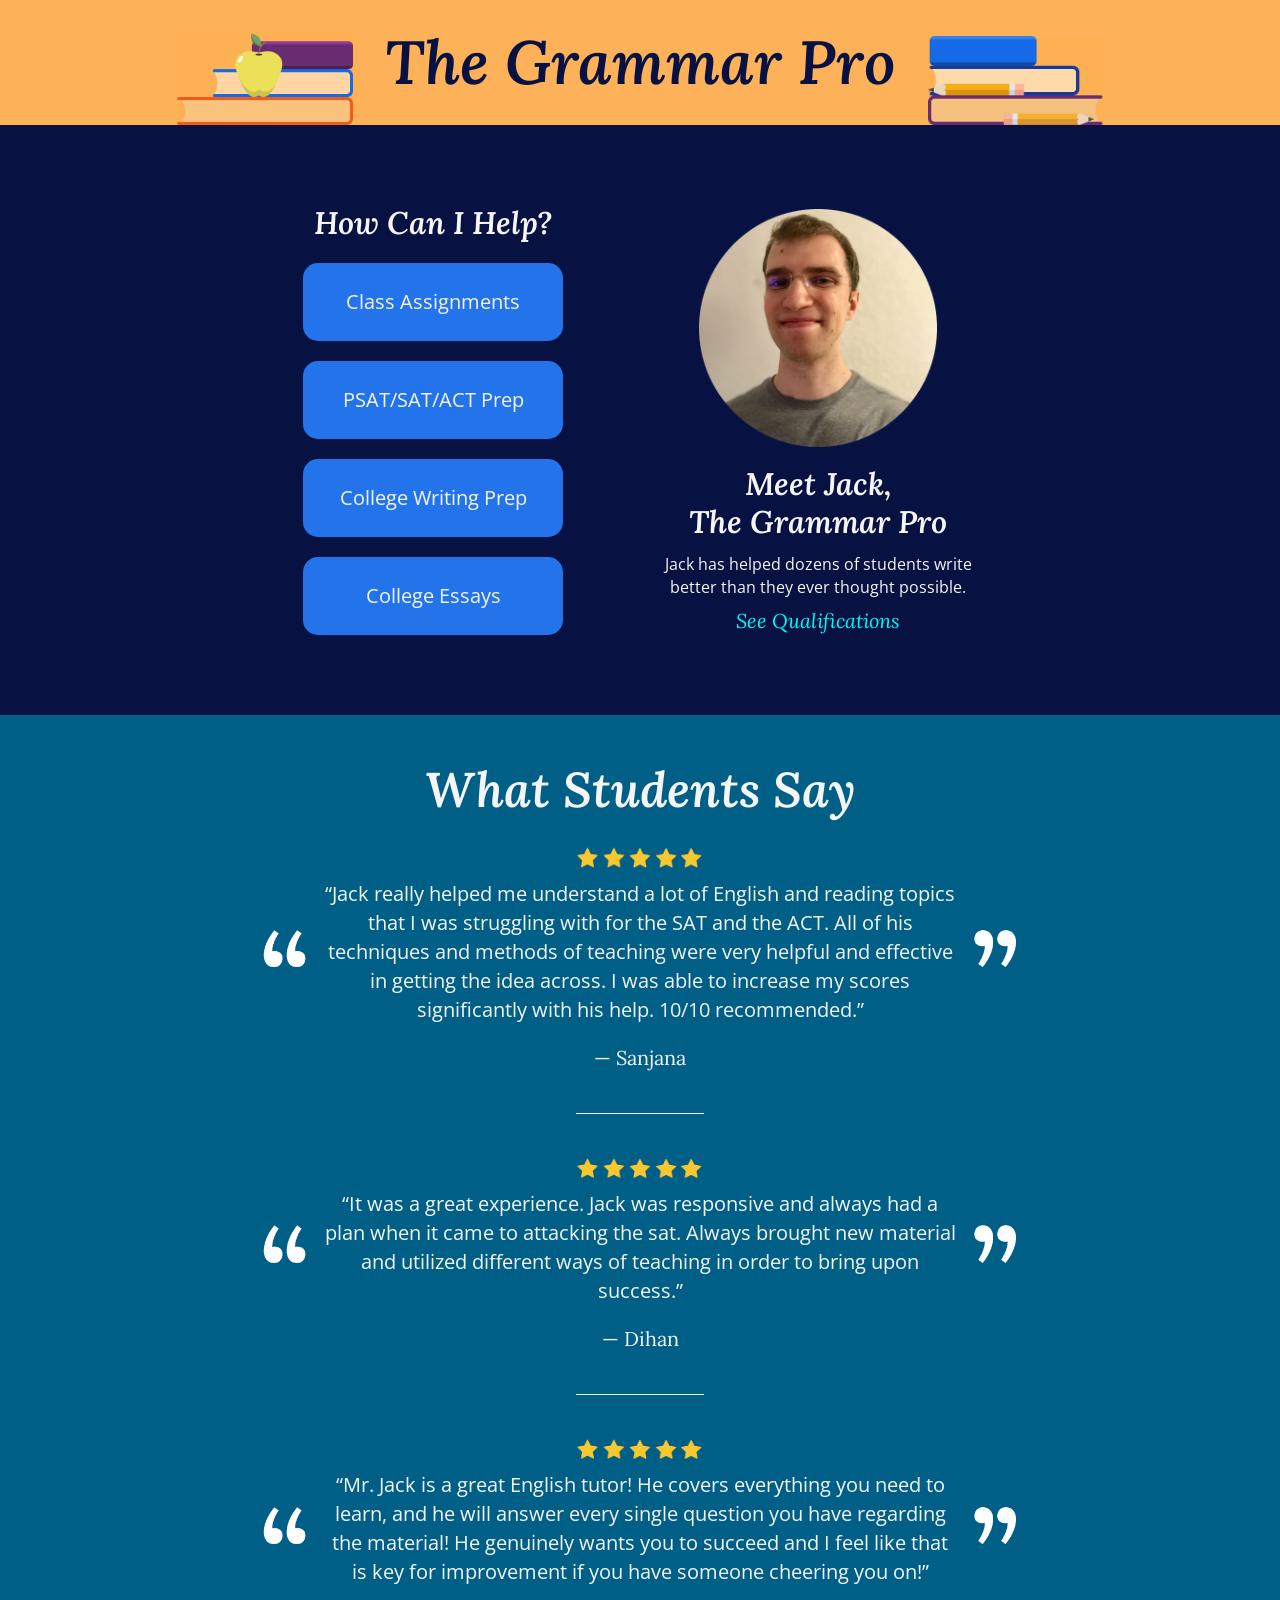
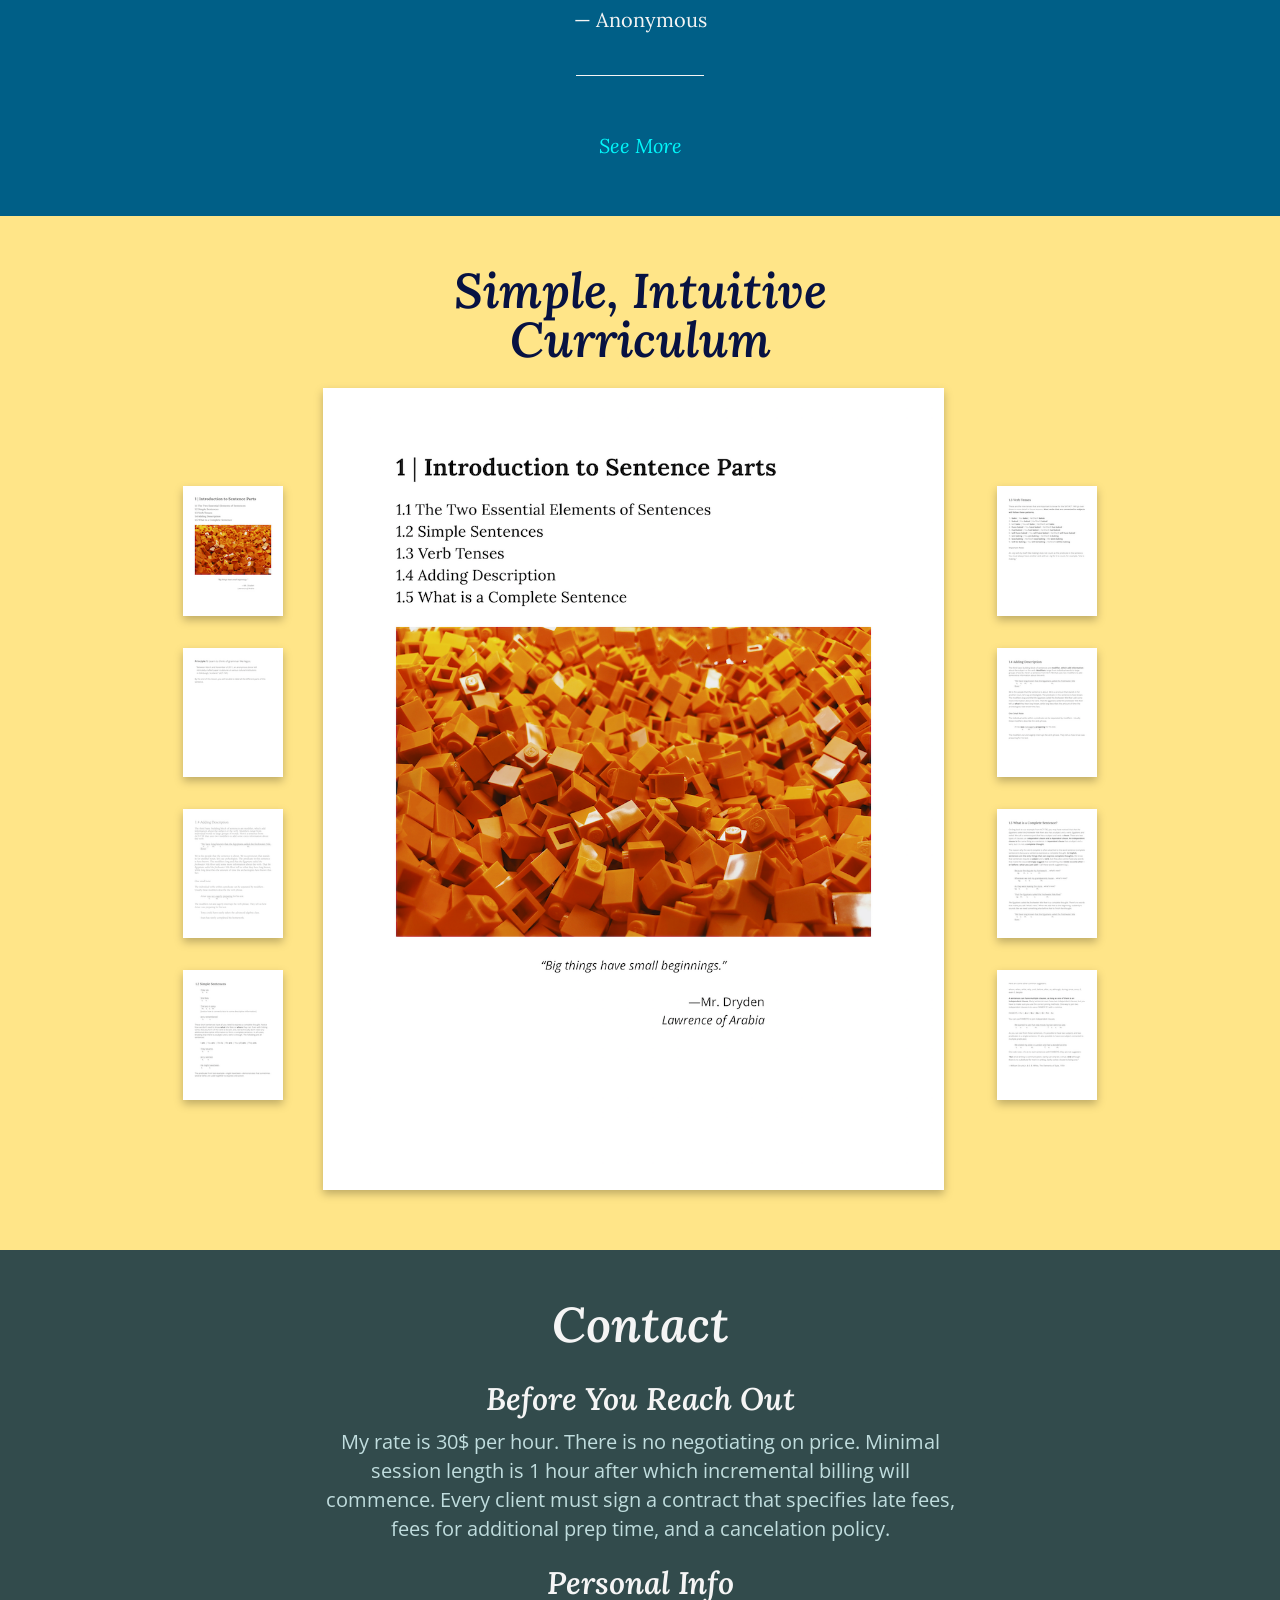
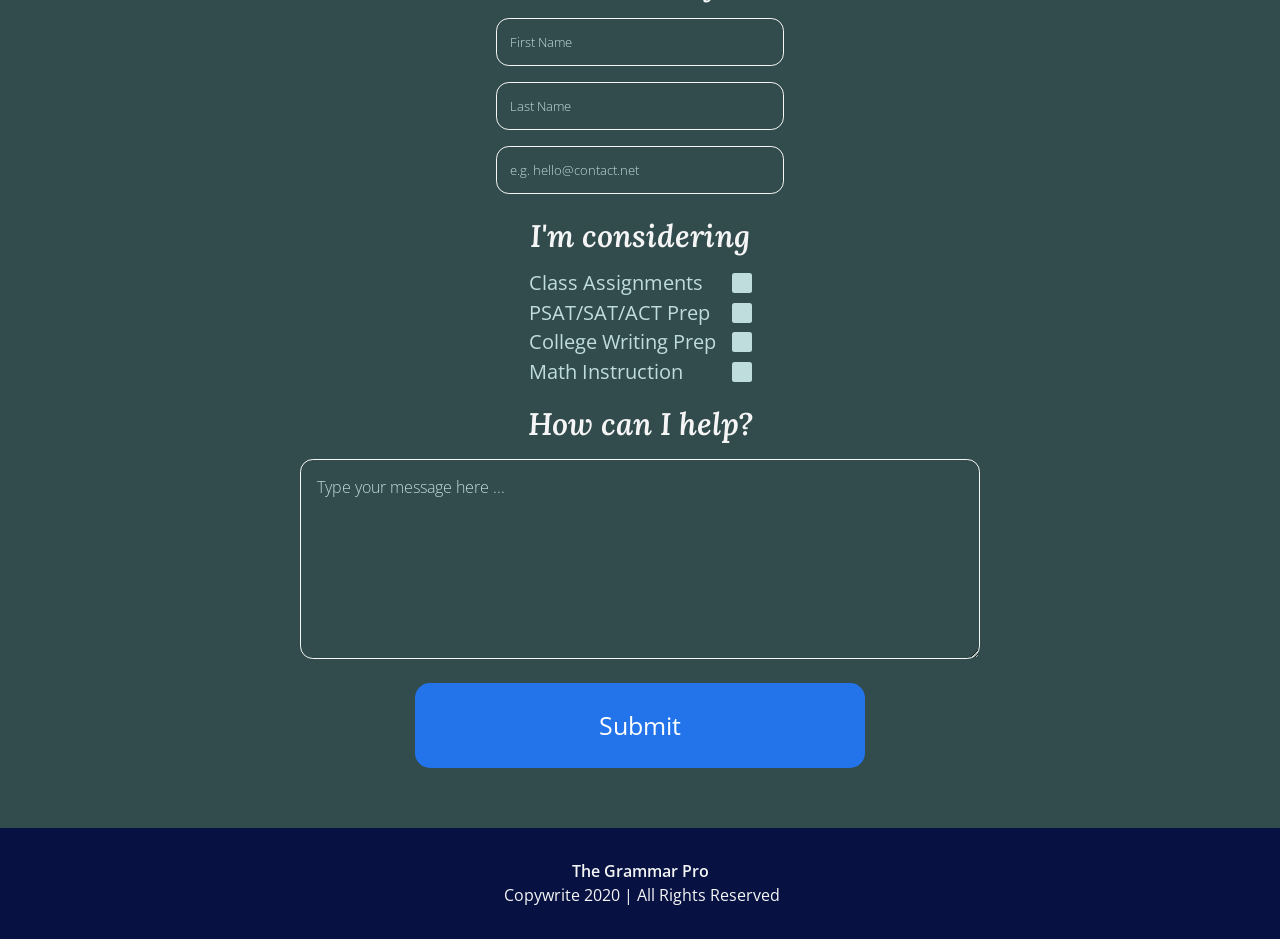
==== index.html @ 8659d059 "first commit" ====
<!DOCTYPE html>
 <html lang="en">
  <head>
  <title>The Grammar Pro</title>
   <meta charset="UTF-8">
   <meta name="viewport" content="width=device-width, initial-scale=1.0">
   <meta http-equiv="X-UA-Compatible" content="ie=edge">
   <link href="https://fonts.googleapis.com/css2?family=Lora:ital,wght@0,400;0,500;0,600;0,700;1,400;1,500;1,600;1,700&display=swap" rel="stylesheet">
   <link href="https://fonts.googleapis.com/css2?family=Open+Sans:ital,wght@0,300;0,400;0,600;0,700;0,800;1,300;1,400;1,600;1,700;1,800&display=swap" rel="stylesheet">
   <link rel="stylesheet" href="http://basehold.it/8">


   <link rel="stylesheet" href="styles.css">
  </head>
  <body id="body">
   <header class="header">
    <div class="container1">  
        <img class="apple" src="img/apple.png">
        <h1>The Grammar Pro</h1>
        <img class="pencils" src="img/pencils.png">
    </div>
    <input type=checkbox class="nav-toggle" id="nav-toggle">
    <label for="nav-toggle" id=hamburger-menu class="nav-toggle-label"><span><img src="img/hamburger-menu.svg"></span></label>
    <nav class="navigation" id="navigation">
      <ul>
        <li><a href="#">PSAT/SAT/ACT Prep</a></li>
        <li><a href="#">Class Assignments</a></li>
        <li><a href="#">College Writing Prep</a></li>
        <li><a href="#">College Essays</a></li>
     </ul>
    </nav>
   </header>
   <section class="first-row">
     <div class="container2">
      <div class="container3">
       <h3>How Can I Help?</h3>
        <nav class="second-nav"> 
         <ul>
          <li><a href="#">Class Assignments</a></li>
          <li><a href="#">PSAT/SAT/ACT Prep</a></li>
          <li><a href="#">College Writing Prep</a></li>
          <li><a href="#">College Essays</a></li>
         </ul>
       </nav>
      </div>
      <div class="container4">
        <img class="headshot" src="img/headshot.png">
        <h3>Meet Jack, <br>
            The Grammar Pro</h3>
        <p>Jack has helped dozens of students write 
          better than they ever thought possible.</p>
        <a>See Qualifications</a>  
     </div> 
    </div>
   </section>
   <section class="second-row">
      
      <h2>What Students Say</h2>

      <img class="stars" src="img/stars.png">
      
      <div class="container5">
        <img class="quote-mark" src="img/quote-mark-left.png">
        <p>“Jack really helped me understand a lot of English and 
            reading topics that I was struggling with for the SAT 
            and the ACT. All of his techniques and methods of 
            teaching were very helpful and effective in getting 
            the idea across. I was able to increase my scores 
            significantly with his help. 10/10 recommended.”</p>
        <img class="quote-mark" src="img/quote-mark-right.png">
      </div>

      <span>&#8212; Sanjana</span>
      <hr>

      <img class="stars" src="img/stars.png">
      <div class="container5">
        <img class="quote-mark" src="img/quote-mark-left.png">
        <p>“It was a great experience. Jack was responsive and always 
            had a plan when it came to attacking the sat. Always brought 
            new material and utilized different ways of teaching in order 
            to bring upon success.”</p>
          <img class="quote-mark" src="img/quote-mark-right.png">
      </div>

      <span>&#8212; Dihan</span>
      <hr>

      <img class="stars" src="img/stars.png">
      <div class="container5">
        <img class="quote-mark" src="img/quote-mark-left.png">
         <p>“Mr. Jack is a great English tutor! He covers everything you 
             need to learn, and he will answer every single question you 
             have regarding the material! He genuinely wants you to succeed 
             and I feel like that is key for improvement if you have someone 
             cheering you on!”</p>
         <img class="quote-mark" src="img/quote-mark-right.png">
      </div>

      <span>&#8212; Anonymous</span>
      <hr>

      <a href="more-praise.html"> See More</a>

    </section>
   
    <section class="third-row">
     
      <h2>Simple, Intuitive<br>
          Curriculum</h2>
     
      <div class="pagination">
        <ul>
          <li><input class="hidden" id="page1"><label for="page1">1</label></li>
          <li><input class="hidden" id="page2"><label for="page2">2</label></li>
          <li><input class="hidden" id="page3"><label for="page3">3</label></li>
          <li><input class="hidden" id="page4"><label for="page4">4</label></li>
          <li><input class="hidden" id="page5"><label for="page5">5</label></li>
          <li><input class="hidden" id="page6"><label for="page6">6</label></li>
          <li><input class="hidden" id="page7"><label for="page7">7</label></li>
          <li><input class="hidden" id="page8"><label for="page8">8</label></li>
        </ul> 
      </div>

      <div class="container6">
        <div class="container7">
          <img class="page" src="img/page1-small.png">
          <img class="page" src="img/page2-small.png">
          <img class="page" src="img/page3-small.png">
          <img class="page" src="img/page4-small.png"> 
        </div>
        <div class="container8">
          <img class="photo-overlay" src="img/photo-overlay.png">
          <img class="page-display" id="page-display" src="img/page1-large.png">
        </div>
        <div class="container7">
          <img class="page" src="img/page5-small.png">
          <img class="page" src="img/page6-small.png">
          <img class="page" src="img/page7-small.png">
          <img class="page" src="img/page8-small.png"> 
        </div>
      </div>
    </section>
    <section class="fourth-row">
      <h2>Contact</h2>
      <h3>Before You Reach Out</h3>
      <p>My rate is 30$ per hour. There is no negotiating on price. 
         Minimal session length is 1 hour after which incremental 
         billing will commence. Every client must sign a contract 
         that specifies late fees, fees for additional prep time, 
         and a cancelation policy.
      </p>
      <h3>Personal Info</h3>
      <input class="form-text-inputs" type="text" id="first-name" name="entry.1174935488" placeholder="First Name">
      <input class="form-text-inputs" type="text" id="last-name" name="entry.1761074130" placeholder="Last Name">
      <input class="form-text-inputs" type="email" id="email" name="entry.860456790" placeholder="e.g. hello@contact.net">
      <h3>I'm considering</h3>
      <form action="https://docs.google.com/forms/u/0/d/e/1FAIpQLSePiaC2vJxJ7CP9GvBS-g3qoFeWBzNQceF9hEbdMlPiG9TYSA/formResponse"></form>
        <div class="checkbox-component">
          <div class="row">
            <label>Class Assignments</label>
            <input type="checkbox" id="classassignments" name="entry.166687179" value="Class Assignments">
            <label for="classassignments" class="checkmark1"></label>
          </div>
          <div class="row">
            <label>PSAT/SAT/ACT Prep</label>
            <input type="checkbox" id="sat-act-prep" name="entry.166687179"  value="PSAT/SAT/ACT Prep">
            <label for="sat-act-prep" class="checkmark2"></label>
          </div> 
          <div class="row">
            <label>College Writing Prep</label> 
            <input type="checkbox" id="college-writing-prep" name="entry.166687179"  value="College Writing Prep">
            <label for="college-writing-prep" class="checkmark3"></label>
          </div>
          <div class="row">
            <label>Math Instruction</label>
            <input type="checkbox" id="math-instruction" name="entry.166687179"  value="Math Instruction">
            <label for="math-instruction" class="checkmark4"></label>
          </div>
        </div>
        <h3>How can I help?</h3>
        <textarea id="tmm" name="entry.1452614052" placeholder="Type your message here ... "></textarea>
        <button type="submit">Submit</button>
    </form>
    </section>
    <footer class="main-footer"> 
      <p><span>The Grammar Pro</span> <br>
         &nbsp;Copywrite 2020 | All Rights Reserved </p>
    </footer>
    <script src="the-grammar-pro.js"></script>
  </body>
 </html>
---- styles.css ----
/* http://meyerweb.com/eric/tools/css/reset/ 
   v2.0 | 20110126
   License: none (public domain)
*/

html, body, div, span, applet, object, iframe,
h1, h2, h3, h4, h5, h6, p, blockquote, pre,
a, abbr, acronym, address, big, cite, code,
del, dfn, em, img, ins, kbd, q, s, samp,
small, strike, strong, sub, sup, tt, var,
b, u, i, center,
dl, dt, dd, ol, ul, li,
fieldset, form, label, legend,
table, caption, tbody, tfoot, thead, tr, th, td,
article, aside, canvas, details, embed, 
figure, figcaption, footer, header, hgroup, 
menu, nav, output, ruby, section, summary,
time, mark, audio, video {
	margin: 0;
	padding: 0;
	border: 0;
	font-size: 100%;
	font: inherit;
	vertical-align: baseline;
}
/* HTML5 display-role reset for older browsers */
article, aside, details, figcaption, figure, 
footer, header, hgroup, menu, nav, section {
	display: block;
}
body {
	line-height: 1;
}
ol, ul {
	list-style: none;
}
blockquote, q {
	quotes: none;
}
blockquote:before, blockquote:after,
q:before, q:after {
	content: '';
	content: none;
}
table {
	border-collapse: collapse;
	border-spacing: 0;
}

input {
    outline: none;
}

img {
    border-style: none;
}


/****** Breakpoints *****
* sm: 
*/


/* Variables */

:root {
 --primary-text-color:#071242; 
 --primary-blue: #005F87;
 --link-blue: #00F8FB;
 --link-hover: #19b5fe;
 --primary-yellow: #FFE588;
 --button-blue:#2373EB; 
 --button-hover: #1461D4;  
 --primary-orange: #FDB158;
 --light-grey: #c0ddde;
 --dark-grey: #324b4c;
 --creme: #f5f5f5;
}


/* mobile styles */

/* Base Styles */

.clearfix::after {
    content: "";
    clear: both;
    display: table;
  }

.body {
    font-size: 16px;
}

h1 { 
    font-size: 3.052em;
    font-family: 'lora';
    font-weight: 600;
    font-style: italic; 
}

h2 {
    font-size: 2.441em;
    font-family: 'lora';
    font-weight: 600;
    font-style: italic;
}

h3 {
    font-family: 'Lora';
    font-weight: 600;
    font-style: italic;
    font-size: 1.563em;
    line-height: 120%;
}

h4 {
    font-size:1.125em;
    font-family: 'lora';
    font-weight: 600;
    font-style: italic; 
}


p {
    font-size: 1em;
    font-family: 'Open Sans';
    font-weight:400;
    line-height: 145%;
}

ul {
    font-family: 'Open Sans';
}


/* header */

.header {
    background-color: var(--primary-orange);
    width: 100%; 
    position: fixed;
    z-index: 999; 
}

.container1 {
    display: none;
    width: max-content;
}



#hamburger-menu {
    display: inline-block;
    width: 40px;
    margin-top: .5rem;
    margin-left: .5rem;
}



.apple {
    display: none;
    width: 11rem;
    max-height: 93.4px;
    margin-top: auto; 
}
   
.header h1 {
    margin: 2rem 2rem 2rem 1rem;
    display: none;
    color: var(--primary-text-color);
}

.pencils {
  margin-top: auto; 
  display: none;
  width: 11rem;
  max-height: 85.1;
}

/* navigation */

.navigation {
    font-family: 'Open Sans';
    position: absolute;
    background-color: var(--primary-orange);
    width: 100%;
    height: calc(100vh - 2.45rem);
    transform: scale(1,0);
    transform-origin: top;
    transition: transform 400ms ease-in-out;
    display: flex;
    justify-content: center;
    align-items: center;
    text-align: center;
}

.navigation li {
    margin-bottom: 2rem;
}

.navigation a {
    font-size: 1.563em;
    font-family: 'Open Sans';
    color: white;
    text-decoration: none;
    line-height: 145%;
    opacity: 0;
    transition: opacity 150ms ease-in-out;
}

.navigation a:hover {
    color: var(--primary-text-color);
}




.nav-toggle-label {
    margin-left: .7rem;
    padding-bottom: .1rem;
    
}
.nav-toggle-label img:hover {
    transform: scale(1.1);
    transition: transform 250ms; 
}

.nav-toggle {
    display: none;
}

.nav-toggle:checked ~ nav {
    transform: scale(1,1);
} 

.nav-toggle:checked ~ nav a {
    opacity: 1;
    transition: opacity 400ms ease-in-out 400ms; 
}

/* first-row */

.first-row {
    text-align: center;
    padding-top: 5em;
    background-color: var(--primary-text-color);
    padding-bottom: 3em;
}
.container2 {
    display: flex;
    margin: 0px auto;
    width: max-content;
}
.container3 {
    display: none;
}

.second-nav li {
    padding-top: 1.450em; 
    padding-bottom: 1.450em;
    border-radius: 15px;
    font-family: Open Sans;
    margin-top: 1.25rem;
    border: none;
    width: 13em; 
    background-color: var(--button-blue);
    transition: transform 400ms ease-in-out;
}

.second-nav li:hover {
    transform: translateY(-2px);
    background-color: var(--button-hover);
}

.second-nav a { 
    color: var(--creme);
    text-decoration: none;
   
}




.headshot {
    margin-top: .25rem;
    width: calc(100% - 5rem);
    max-width: 16em;
    height: auto;
    margin-bottom: 1rem;
}

.first-row h3 {
    color: var(--creme);
}
.container4 p {
    color: var(--creme);
    margin: .75rem auto;
    width: calc(100% - 2rem);
    max-width: 19.875em;
    font-size: 1rem;
}

.container4 a, .second-row a {
    color:var(--link-blue);
    font-family: 'Lora';
    font-style: italic;
    font-weight: normal;
    text-decoration: none;
}

.container4 a:hover, .second-row a:hover {
    color:var(--link-hover);
}

/* second row */

    .second-row {
        display: flex;
        flex-direction: column;
        align-items: center;
        background-color: var(--primary-blue);
        padding: 2.5em 0em 3em; 
        text-align: center; 
    }
    
    .second-row h2 {
        color: var(--creme);
    }

    .stars {
        margin-top: 2rem;
        width: 8rem;
    }

    .container5 {
        display: flex;
        align-items: center;
    }

    .quote-mark {
        display: none;
        width: 3rem;
        margin: 0 1rem; 
        padding-bottom: 1.5rem;
    }

    .second-row p {
        color: var(--creme);
        margin: .3rem auto 1.5rem;
        width: calc(100% - 2rem);
        max-width: 31.58em;
    }

    .second-row hr {
        width: 8rem;
        background-color: var(--creme);
        height: 1px;
        border: none;
        margin-top: 2.8rem;
    }

    .second-row span {
        font-family: "Lora";
        display: block;
        color: var(--creme);
    }

    .second-row a {
        display: block;
        margin-top: 2.5em; 
    }

/* third row */

    .third-row {
        background-color: var(--primary-yellow);
        padding: 2.5em 0em 3em; 
        display: flex;
        flex-direction: column;
        align-items: center;
    }
    .third-row h2 {
        color: var(--primary-text-color);
        text-align: center;
    }

    .photo-overlay {
        margin-top: 1.5rem;
        width: 98%;
        filter: drop-shadow(0px 4px 4px rgba(0, 0, 0, 0.25));
    }


    .page-display {
        display: none;
        margin-top: 1.5rem;
        width: 98%;
        filter: drop-shadow(0px 4px 4px rgba(0, 0, 0, 0.25));
    }

    .pagination {
        display: none;
        margin-top: 2rem;
        align-items: center;
    }
    .third-row ul {
        display: flex
    }
    .hidden {
        display: none;
    }

    .container6 {
        display: flex;
        align-items: center;
        width: max-content;
        margin: 0 auto; 
    }

    .container7 {
        display: none;
        display: flex; 
        flex-direction: column;
        justify-content: center;
        width: max-content;
    }

    .page {
        display: none;
        width: 5em;
        margin: 2rem 2.5rem 0;
        filter: drop-shadow(0px 4px 4px rgba(0, 0, 0, 0.25));
    }

    .third-row label {
        margin-left: .4rem;
        margin-right:.4rem;
        font-family: Open Sans;
        border-radius: 3px;
        background-color: var(--button-blue);
        color: white;
        padding: .3em .65em;
    }
    .third-row label:hover{
        background-color: var(--button-hover);
    }

    .third-row li {
        transition: transform 280ms ease-in-out; 
    }

    .third-row li:hover {
        transform: translateY(-2px);
    }


/* fourth row  */ 

    .fourth-row {
        padding-top: 2.5em;
        padding-bottom: 3em;
        background-color:var(--dark-grey);
        color: var(--primary-text-color);
        display: flex; 
        flex-direction: column; 
        align-items: center;
        text-align: center;
    }

    .fourth-row h2 {
        color: var(--creme);
        margin-bottom: 2rem;
    }
    .fourth-row h3 { 
        color:var(--creme);
        margin-bottom: .5rem;
    }

    .fourth-row p {
        color: var(--light-grey);
        margin: 0 auto 1.375rem; 
        width: calc(100% - 2rem);
        max-width: 31.58em;
    }
    
    input[type="text"]  {
        margin-top: .5rem;
        margin-bottom: .5rem;
        box-sizing: border-box;
        width: calc(100% - 2rem);
        height: 3em; 
        border-radius: .8rem;
        background-color: var(--dark-grey);
        border: solid var(--creme) .1rem;
        padding-left: .8rem;
        font-size: 1rem;  
        color: var(--creme);
        max-width: 18em;
    }

    input[type=text]:focus, 
    input[type=email]:focus, 
    textarea:focus  {
        border: solid var(--link-blue) .1em;
        color: var(--link-blue);
    }

    input[type="email"]  {
        margin-top: .5rem;
        margin-bottom: 1.5rem;
        box-sizing: border-box;
        width: calc(100% - 2rem);
        height: 3em; 
        border-radius: .8rem;
        background-color: var(--dark-grey);
        border: solid var(--creme) .1rem;
        padding-left: .8rem;
        font-size: 1rem;  
        color: var(--creme);
        max-width: 18em;
    }

    ::placeholder {
        color: var(--light-grey);
        font-family: Open Sans;
        font-weight: 300;
        font-size: .8em;
        opacity: 1;
    }


    .checkbox-component {
        display: flex;
        flex-direction: column;
        margin: 0 auto 1.5rem;
    }
    .row {
        display: flex;
        justify-content: space-between;
    }

    .checkbox-component label {
        margin-top: .6rem;
        color: var(--light-grey);
        font-size: 1em;
        font-family: Open Sans;
    } 
    

    /* checkbox1 */ 

    .checkmark1, .checkmark2, .checkmark3, .checkmark4 {
        display: block;
        width: 20px; 
        height: 20px;
        background-color: var(--light-grey);
        border-radius: 2.5px;
        position: relative; 
        transition: background-color 0.4s;
        margin-left: 1rem;
        /* margin-bottom: -.25rem;
        margin-left: 2rem; */
    }

    #classassignments:checked  ~ .checkmark1 {
        background-color: #3477DB;
    }

    .checkmark1::after {
        content: ""; 
        position: absolute;
        width: 5px; 
        height: 9.5px; 
        border-right: 2px solid #fff; 
        border-bottom: 2px solid #fff;
        top: 40%; 
        left: 50%;
        transform: translate(-50%, -50%) rotateZ(40deg);
        opacity: 0;
        transition: all 0.4s;
    }

    #classassignments:checked  ~ .checkmark1:after {
        opacity:1; 
    }

     /* checkbox2 */ 

     .checkmark2 {
        display: block;
        width: 20px; 
        height: 20px; 
        background-color: var(--light-grey);
        border-radius: 2.5px;
        position: relative; 
        transition: background-color 0.4s;
        /* margin-bottom: -.25rem; */
        /* margin-left: 1.53rem; */
    }

    #sat-act-prep:checked  ~ .checkmark2 {
        background-color: #3477DB;
    }

    .checkmark2::after {
        content: ""; 
        position: absolute;
        width: 5px; 
        height: 9.5px; 
        border-right: 2px solid #fff; 
        border-bottom: 2px solid #fff;
        top: 40%; 
        left: 50%;
        transform: translate(-50%, -50%) rotateZ(40deg);
        opacity: 0;
        transition: all 0.4s;
    }

    #sat-act-prep:checked  ~ .checkmark2:after {
        opacity:1; 
    }

    /* checkbox3 */ 

       .checkmark3 {
        display: block;
        width: 20px; 
        height: 20px; 
        background-color: var(--light-grey);
        border-radius: 2.5px;
        position: relative; 
        transition: background-color 0.4s;
        /* margin-bottom: -.25rem; */
        /* margin-left: 1.1rem; */
    }

    #college-writing-prep:checked  ~ .checkmark3 {
        background-color: #3477DB;
    }

    .checkmark3::after {
        content: ""; 
        position: absolute;
        width: 5px; 
        height: 9.5px; 
        border-right: 2px solid #fff; 
        border-bottom: 2px solid #fff;
        top: 40%; 
        left: 50%;
        transform: translate(-50%, -50%) rotateZ(40deg);
        opacity: 0;
        transition: all 0.4s;
    }

    #college-writing-prep:checked  ~ .checkmark3:after {
        opacity:1; 
    }

    /* checkbox4 */ 

    .checkmark4 {
        display: block;
        width: 20px; 
        height: 20px; 
        background-color: var(--light-grey);
        border-radius: 2.5px;
        position: relative; 
        transition: background-color 0.4s;
        /* margin-bottom: -.25rem;
        margin-left: 2.8rem; */
    }

    #math-instruction:checked  ~ .checkmark4 {
        background-color: #3477DB;
    }

    .checkmark4::after {
        content: ""; 
        position: absolute;
        width: 5px; 
        height: 9.5px; 
        border-right: 2px solid #fff; 
        border-bottom: 2px solid #fff;
        top: 40%; 
        left: 50%;
        transform: translate(-50%, -50%) rotateZ(40deg);
        opacity: 0;
        transition: all 0.4s;
    }

    #math-instruction:checked  ~ .checkmark4:after {
        opacity:1; 
    }


    input[type=checkbox] {
        display: none;
    }
    
    textarea {
        font-size: 1em;
        color: var(--creme);
        font-family: Open Sans;
        box-sizing: border-box;
        padding: .8em;
        width: calc(100% - 2rem);
        height: 10em; 
        border-radius: .8rem;
        border: solid var(--creme) .1rem;
        background-color: var(--dark-grey);
        margin-top: .5rem;
        margin-bottom: 1.5rem;
        max-width: 34em;
    }

    button {
        height:3.4em;
        line-height: 140%;
        width: calc(100% - 3rem); 
        margin: 0 auto;
        color:white;
        background-color: var(--button-blue); 
        font-size: 1.25em;
        text-align: center;
        vertical-align: middle;
        font-style: normal;
        border: none;
        border-radius: 15px;
        font-family: Open Sans;
        max-width: 18em;
      }

      button:hover {
        color: #EDEDED;
        background-color:var(--button-hover);  
    }

/* Main Footer  */ 
   
    .main-footer {
        font-size: 0.8em;
        color: var(--creme);
        text-align: center;
        background-color: var(--primary-text-color);
        padding: 2em 0;
    }

    .main-footer span {
        font-weight: 600;
    }

/* Secondary Page Common Styles */

.secondary-page {
    background-color: var(--creme);
}

.secondary-page h2 {
    text-align: center;
}

.secondary-page h3 {
    text-align: center;
    margin-top: 1.5rem;
    margin-bottom: .5rem;
}

.secondary-page p {
    width: calc(100% - 2rem);
    margin: 0 auto;
    margin-top: 1.5rem;
}

.secondary-page ul {
    list-style-type: disc;
    margin-left: 2.3rem;
    margin-right: 1rem; 
    line-height: 125%;
}
.secondary-page li {
    margin-bottom: .4rem;
}


    
/* mobile styles continued */

@media screen and (min-width: 346px) {
 
/* third-row */   

    .pagination {
        display: block;
    }

    .photo-overlay {
        display: none;
    }

    .page-display {
        display: block;
    }

}

@media screen and (min-width: 400px) {

/* second-row */

.quote-mark {
    display: block;
}

.second-row p {
    margin: .3rem 0 1.5rem;
}

@media screen and (min-width: 690px) {

/* header */

    .container1 {
        display: flex;
        margin-left: auto; 
        margin-right: auto;
        height: 100%;
    }

    .header {
        padding: 0;
        position: static;
    }

    .header h1 {
        display: block;
    }

    .float-column {
        display: block;
    }

    .pencils {
        display: block;
    }


/* navigation */

    .header span {
        display: none;
    }

    .header nav {
        display: none;
    }

    #hamburger-menu {
        display: none;
    }
    .navigation {
        display: none;
    }



/* first row */

    .first-row {
    padding-top: 4em; 
    padding-bottom: 4em; 
    }

    .second-nav {
        display: block;
    }

    .container3 {
        display: block;
    }

    .container4 {
        margin-left: 3rem;
    }
    .container4 p {
        width: 100%;
    }

}

    @media screen and (min-width: 808px){


    .header h1 {
        margin-left: 2rem;
    }

    .pencils {
    }
    }

@media screen and (min-width: 824px) {
    
    .apple {
        display: block;
    }
}
/* large tablets and labtops styles */

@media screen and (min-width: 960px){

/* base styles */

    body {
        font-size: 18px;
    }

  /* header */ 
  
  
 /* first row */  

    .container4 {
        margin-left: 6rem;
    }
    
}
@media screen and (min-width: 972px){

/* third-row styles */

.container7 {
    display: block;
}

.page {
    display: block;
}

.pagination {
    display: none;
}

.page-display {
    max-width: 633.067px;    
}

}
/* desktop styles */

@media screen and (min-width: 1200px){

/* base styles */ 

    body {
        font-size: 20px;
    }

/* header */ 
  


}

/* To Do's */
/* 
1.


2.Image Resolutions 
2. Focus Pseudo Class
3. font size changing in second-row 
3. Pagination display 
4. Margins images on top 
5. text enlarged on landscape view on mobile 
6. fix header 
7. set line heights 
8. fix form function and layout 
*/
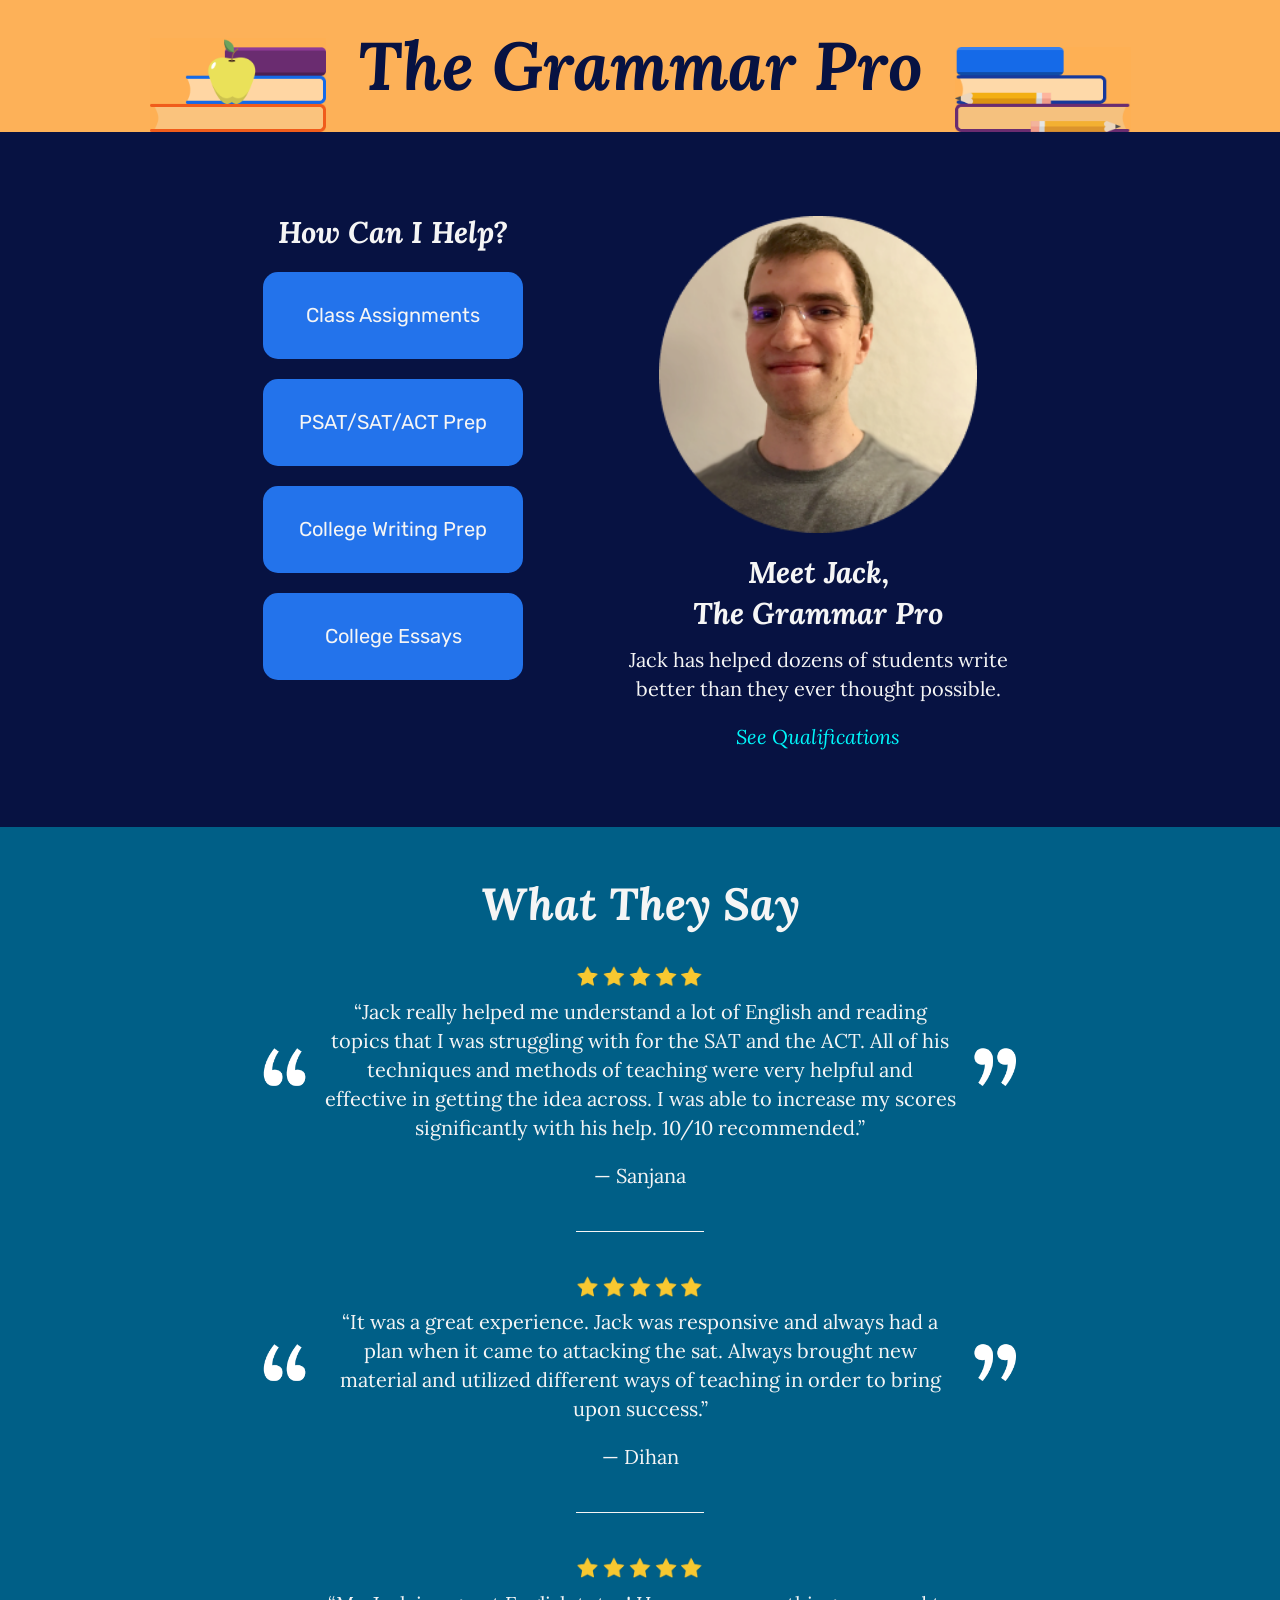
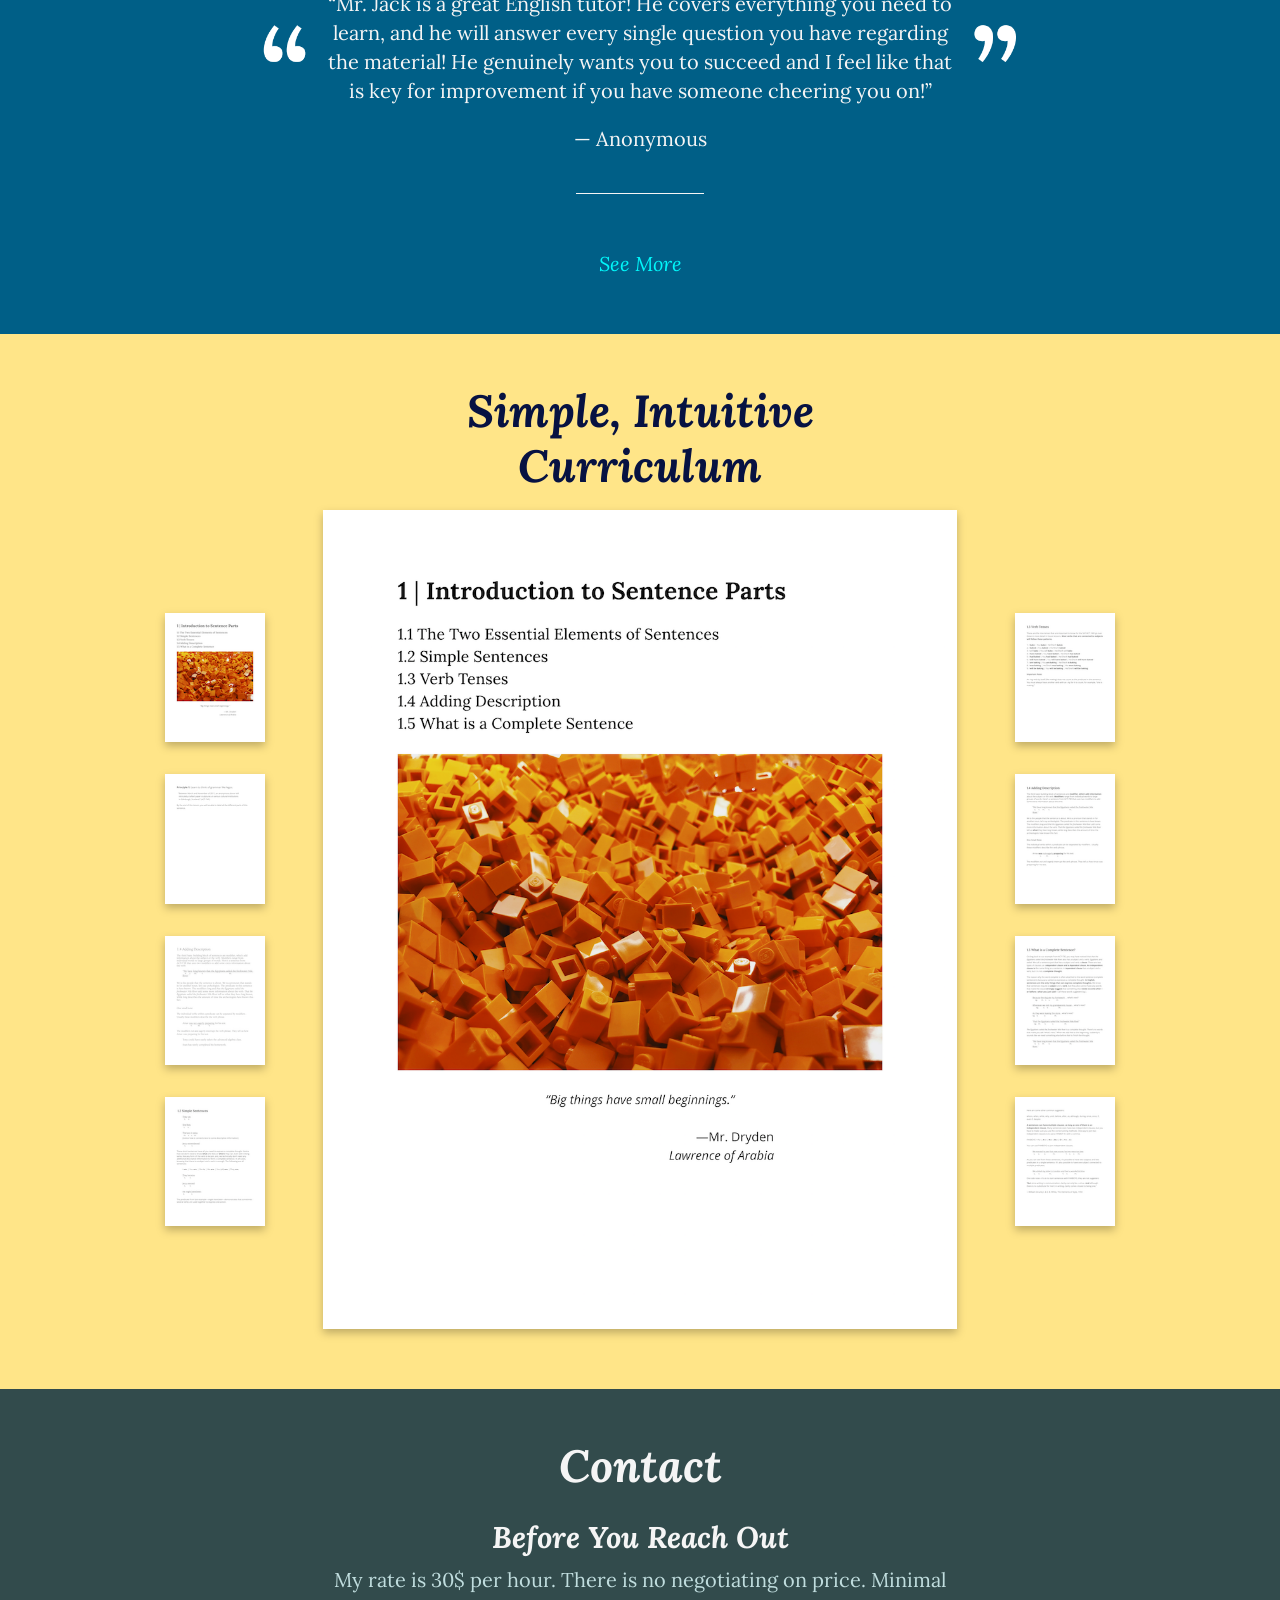
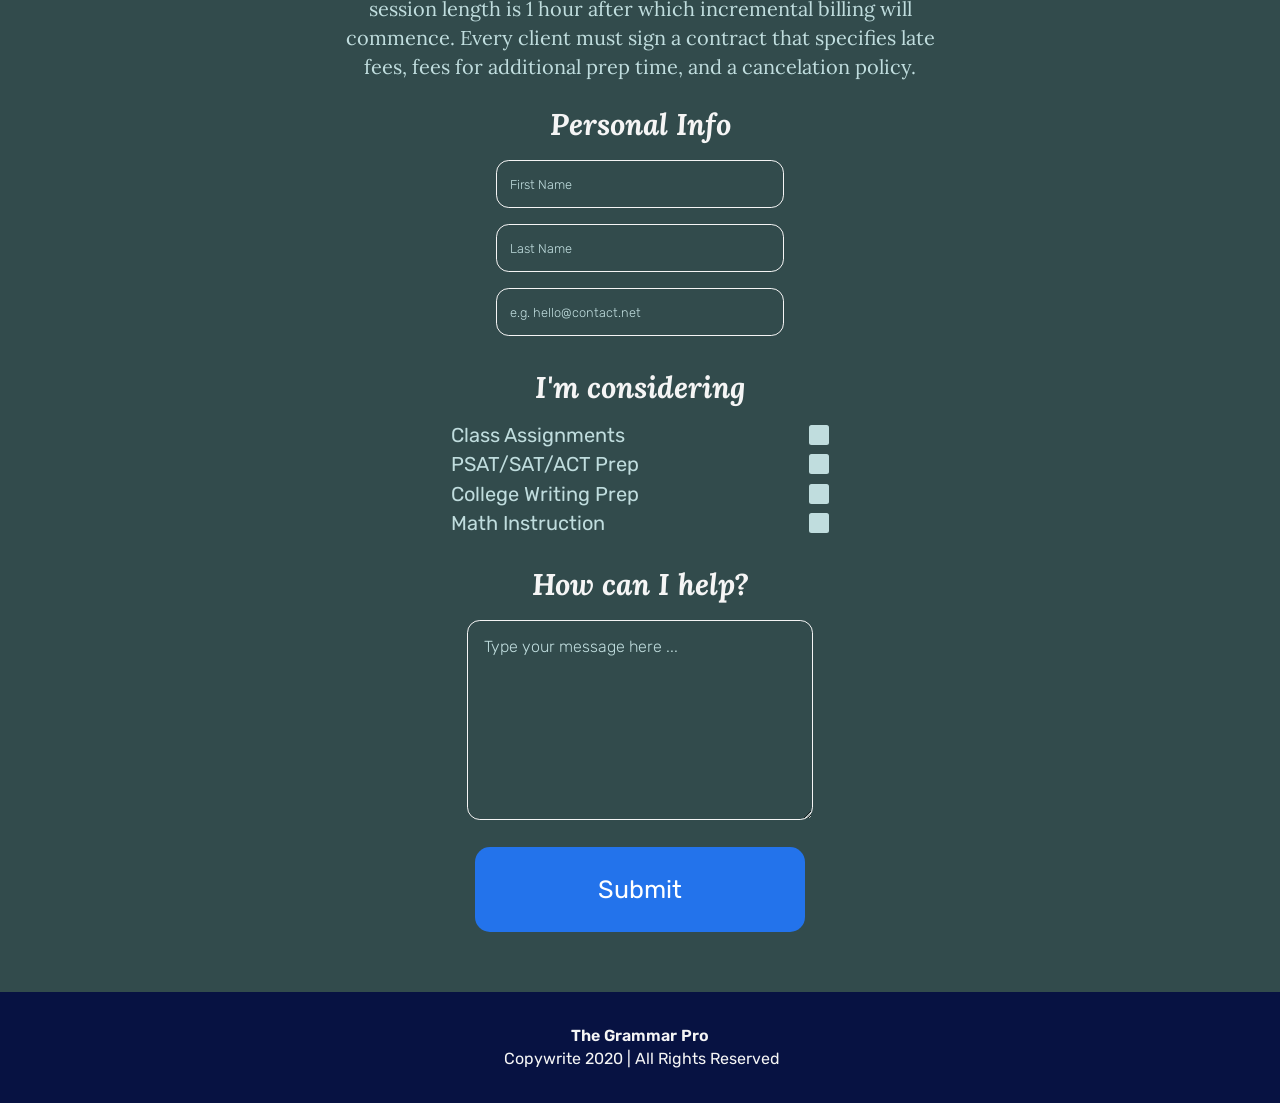
==== commit bea5dced: "Significantly debugging across the board, media query editing, improved organization" ====
--- a/index.html
+++ b/index.html
@@ -1,36 +1,41 @@
 <!DOCTYPE html>
  <html lang="en">
   <head>
-  <title>The Grammar Pro</title>
-   <meta charset="UTF-8">
-   <meta name="viewport" content="width=device-width, initial-scale=1.0">
-   <meta http-equiv="X-UA-Compatible" content="ie=edge">
-   <link href="https://fonts.googleapis.com/css2?family=Lora:ital,wght@0,400;0,500;0,600;0,700;1,400;1,500;1,600;1,700&display=swap" rel="stylesheet">
-   <link href="https://fonts.googleapis.com/css2?family=Open+Sans:ital,wght@0,300;0,400;0,600;0,700;0,800;1,300;1,400;1,600;1,700;1,800&display=swap" rel="stylesheet">
-   <link rel="stylesheet" href="http://basehold.it/8">
-
-
-   <link rel="stylesheet" href="styles.css">
+    <title>The Grammar Pro</title>
+    <meta charset="UTF-8">
+    <meta name="viewport" content="width=device-width, initial-scale=1.0">
+    <meta http-equiv="X-UA-Compatible" content="ie=edge">
+    <link href="https://fonts.googleapis.com/css2?family=Lora:ital,wght@0,400;0,500;0,600;0,700;1,400;1,500;1,600;1,700&display=swap" rel="stylesheet">
+    <link href="https://fonts.googleapis.com/css2?family=Rubik:ital,wght@0,300;0,400;0,500;0,600;0,700;1,300;1,400;1,500;1,600;1,700&display=swap" rel="stylesheet">
+    <!-- <link rel="stylesheet" href="http://basehold.it/8"> -->
+    <link rel="stylesheet" href="styles.css">
   </head>
-  <body id="body">
-   <header class="header">
-    <div class="container1">  
+  <body>
+    <header class="header">
+      
+      <div class="title-container">  
         <img class="apple" src="img/apple.png">
         <h1>The Grammar Pro</h1>
         <img class="pencils" src="img/pencils.png">
-    </div>
-    <input type=checkbox class="nav-toggle" id="nav-toggle">
-    <label for="nav-toggle" id=hamburger-menu class="nav-toggle-label"><span><img src="img/hamburger-menu.svg"></span></label>
-    <nav class="navigation" id="navigation">
-      <ul>
-        <li><a href="#">PSAT/SAT/ACT Prep</a></li>
-        <li><a href="#">Class Assignments</a></li>
-        <li><a href="#">College Writing Prep</a></li>
-        <li><a href="#">College Essays</a></li>
-     </ul>
-    </nav>
-   </header>
-   <section class="first-row">
+      </div>
+      
+<input class="nav-toggle" id="nav-toggle" type=checkbox>  
+      
+      <label class="nav-toggle-label" for="nav-toggle" id=hamburger-menu> 
+      <span><img src="img/hamburger-menu.svg"></span></label>
+      
+     <nav class="navigation" id="navigation"> 
+        <ul>
+          <li><a href="#">PSAT/SAT/ACT Prep</a></li>
+          <li><a href="#">Class Assignments</a></li>
+          <li><a href="#">College Writing Prep</a></li>
+          <li><a href="#">College Essays</a></li>
+        </ul>
+      </nav>
+
+    </header>
+
+    <section class="first-row">
      <div class="container2">
       <div class="container3">
        <h3>How Can I Help?</h3>
@@ -55,7 +60,7 @@
    </section>
    <section class="second-row">
       
-      <h2>What Students Say</h2>
+      <h2>What They Say</h2>
 
       <img class="stars" src="img/stars.png">
       
@@ -111,29 +116,29 @@
      
       <div class="pagination">
         <ul>
-          <li><input class="hidden" id="page1"><label for="page1">1</label></li>
-          <li><input class="hidden" id="page2"><label for="page2">2</label></li>
-          <li><input class="hidden" id="page3"><label for="page3">3</label></li>
-          <li><input class="hidden" id="page4"><label for="page4">4</label></li>
-          <li><input class="hidden" id="page5"><label for="page5">5</label></li>
-          <li><input class="hidden" id="page6"><label for="page6">6</label></li>
-          <li><input class="hidden" id="page7"><label for="page7">7</label></li>
-          <li><input class="hidden" id="page8"><label for="page8">8</label></li>
+          <li><input class="hidden-input" id="page1"><label for="page1">1</label></li>
+          <li><input class="hidden-input" id="page2"><label for="page2">2</label></li>
+          <li><input class="hidden-input" id="page3"><label for="page3">3</label></li>
+          <li><input class="hidden-input" id="page4"><label for="page4">4</label></li>
+          <li><input class="hidden-input" id="page5"><label for="page5">5</label></li>
+          <li><input class="hidden-input" id="page6"><label for="page6">6</label></li>
+          <li><input class="hidden-input" id="page7"><label for="page7">7</label></li>
+          <li><input class="hidden-input" id="page8"><label for="page8">8</label></li>
         </ul> 
       </div>
 
-      <div class="container6">
-        <div class="container7">
+      <div class="cur-main-con">
+        <div class="page-container">
           <img class="page" src="img/page1-small.png">
           <img class="page" src="img/page2-small.png">
           <img class="page" src="img/page3-small.png">
           <img class="page" src="img/page4-small.png"> 
         </div>
-        <div class="container8">
+        <div class="page-display-con">
           <img class="photo-overlay" src="img/photo-overlay.png">
           <img class="page-display" id="page-display" src="img/page1-large.png">
         </div>
-        <div class="container7">
+        <div class="page-container">
           <img class="page" src="img/page5-small.png">
           <img class="page" src="img/page6-small.png">
           <img class="page" src="img/page7-small.png">
@@ -154,8 +159,11 @@
       <input class="form-text-inputs" type="text" id="first-name" name="entry.1174935488" placeholder="First Name">
       <input class="form-text-inputs" type="text" id="last-name" name="entry.1761074130" placeholder="Last Name">
       <input class="form-text-inputs" type="email" id="email" name="entry.860456790" placeholder="e.g. hello@contact.net">
+     
+      
+      <div>
       <h3>I'm considering</h3>
-      <form action="https://docs.google.com/forms/u/0/d/e/1FAIpQLSePiaC2vJxJ7CP9GvBS-g3qoFeWBzNQceF9hEbdMlPiG9TYSA/formResponse"></form>
+      
         <div class="checkbox-component">
           <div class="row">
             <label>Class Assignments</label>
@@ -178,14 +186,18 @@
             <label for="math-instruction" class="checkmark4"></label>
           </div>
         </div>
+
+
+
+
         <h3>How can I help?</h3>
         <textarea id="tmm" name="entry.1452614052" placeholder="Type your message here ... "></textarea>
         <button type="submit">Submit</button>
-    </form>
+  
     </section>
     <footer class="main-footer"> 
-      <p><span>The Grammar Pro</span> <br>
-         &nbsp;Copywrite 2020 | All Rights Reserved </p>
+    <div><span>The Grammar Pro</span> <br>
+         &nbsp;Copywrite 2020 | All Rights Reserved</div>
     </footer>
     <script src="the-grammar-pro.js"></script>
   </body>
--- a/styles.css
+++ b/styles.css
@@ -1,3 +1,4 @@
+/**** BEGIN: CSS RESET ****/
 
 /* http://meyerweb.com/eric/tools/css/reset/ 
    v2.0 | 20110126
@@ -56,13 +57,24 @@
     border-style: none;
 }
 
-
-/****** Breakpoints *****
-* sm: 
+/**** END: CSS RESET ****/
+
+
+/**** BREAKPOINTS ****/
+
+/* 
+phones: xyz px
+
+tablet: xyz px
+
+laptop: xyz px
+desktop: xyz px
+
+
 */
 
 
-/* Variables */
+/**** Variables ****/
 
 :root {
  --primary-text-color:#071242; 
@@ -78,64 +90,86 @@
  --creme: #f5f5f5;
 }
 
-
-/* mobile styles */
-
-/* Base Styles */
-
-.clearfix::after {
-    content: "";
-    clear: both;
-    display: table;
-  }
-
-.body {
+/**** BEGIN: GLOBAL BASE STYLES ****/
+
+body {
     font-size: 16px;
+    font-family: 'lora';
 }
 
 h1 { 
-    font-size: 3.052em;
+    font-size: 3.375em;
     font-family: 'lora';
-    font-weight: 600;
+    font-weight: 700;
     font-style: italic; 
 }
 
 h2 {
-    font-size: 2.441em;
+    font-size: 2.25em;
     font-family: 'lora';
-    font-weight: 600;
+    font-weight: 700;
+    line-height: 1.22em;
     font-style: italic;
 }
 
 h3 {
     font-family: 'Lora';
-    font-weight: 600;
+    font-weight: 700;
     font-style: italic;
-    font-size: 1.563em;
-    line-height: 120%;
+    font-size: 1.5em;
+    line-height: 1.83em;
 }
 
 h4 {
-    font-size:1.125em;
+    font-size: 1.44em;
     font-family: 'lora';
-    font-weight: 600;
-    font-style: italic; 
-}
-
+    font-weight: 700;
+    font-style: italic;
+    line-height: 1.375em;
+    margin-top: 1rem; 
+    margin-bottom: .5rem; 
+}
+
+h5 {
+    font-size: 1.1em;
+    font-family: 'lora';
+    font-weight: 700;
+    font-style: italic;
+    line-height: 1.375em;
+}
 
 p {
-    font-size: 1em;
-    font-family: 'Open Sans';
-    font-weight:400;
+    font-family: 'lora';
+    font-weight: 400;
     line-height: 145%;
 }
 
 ul {
-    font-family: 'Open Sans';
-}
-
-
-/* header */
+    font-family: 'lora';
+    line-height: 145%;
+}
+
+/**** END: GLOBAL BASE STYLES ****/
+
+/**** BEGIN: GLOBAL MEDIA QUERIES ****/
+
+@media screen and (min-width: 960px){ 
+
+    body {
+        font-size: 18px;
+    } 
+}   
+
+@media screen and (min-width: 1200px){ 
+
+    body {
+        font-size: 20px;
+    }
+}
+
+/**** END: GLOBAL MEDIA QUERIES ****/
+
+/**** BEGIN: HEADER BASE STYLES ****/
 
 .header {
     background-color: var(--primary-orange);
@@ -144,7 +178,7 @@
     z-index: 999; 
 }
 
-.container1 {
+.title-container {
     display: none;
     width: max-content;
 }
@@ -177,13 +211,14 @@
   margin-top: auto; 
   display: none;
   width: 11rem;
-  max-height: 85.1;
-}
-
-/* navigation */
+  max-height: 85px;
+}
+
+/**** END: HEADER BASE STYLES ****/
+
+/**** BEGIN: MOBILE AND SMALL TABLET NAVIGATION ****/
 
 .navigation {
-    font-family: 'Open Sans';
     position: absolute;
     background-color: var(--primary-orange);
     width: 100%;
@@ -194,28 +229,26 @@
     display: flex;
     justify-content: center;
     align-items: center;
-    text-align: center;
+    text-align: center; 
 }
 
 .navigation li {
-    margin-bottom: 2rem;
+    margin-bottom: 3rem;
+    line-height: .91em;
 }
 
 .navigation a {
-    font-size: 1.563em;
-    font-family: 'Open Sans';
+    font-family: 'Rubik';
+    font-size: 1.5em;
     color: white;
     text-decoration: none;
-    line-height: 145%;
     opacity: 0;
     transition: opacity 150ms ease-in-out;
-}
+} 
 
 .navigation a:hover {
     color: var(--primary-text-color);
 }
-
-
 
 
 .nav-toggle-label {
@@ -241,7 +274,68 @@
     transition: opacity 400ms ease-in-out 400ms; 
 }
 
-/* first-row */
+/**** END: MOBILE AND SMALL TABLET NAVIGATION ****/
+
+/**** BEGIN: HEADER/NAVIGATION MEDIA QUERIES ****/
+
+@media screen and (min-width: 690px) { 
+
+    .title-container {
+        display: flex;
+        margin-left: 1rem; 
+        margin-right: auto;
+        height: 100%;
+    }
+
+    .header {
+        padding: 0;
+        position: static;
+    }
+
+    .header h1 {
+        display: block;
+    }
+
+    .pencils {
+        display: block;
+    } 
+
+    .header span {
+        display: none;
+    }
+
+    .header nav {
+        display: none;
+    }
+
+    #hamburger-menu {
+        display: none;
+    }
+    .navigation {
+        display: none;
+    } 
+}
+
+@media screen and (min-width: 877px) {
+    
+    .title-container {
+        display: flex;
+        margin-left: auto; 
+    }
+
+    .header h1 {
+        margin-left: 2rem;
+    }
+    .apple {
+        display: block;
+    } 
+}
+
+
+/**** END: HEADER/NAVIGATION MEDIA QUERIES ****/
+
+
+/**** BEGIN: FIRST ROW BASE STYLES ****/
 
 .first-row {
     text-align: center;
@@ -262,7 +356,7 @@
     padding-top: 1.450em; 
     padding-bottom: 1.450em;
     border-radius: 15px;
-    font-family: Open Sans;
+    font-family: 'Rubik';
     margin-top: 1.25rem;
     border: none;
     width: 13em; 
@@ -280,9 +374,6 @@
     text-decoration: none;
    
 }
-
-
-
 
 .headshot {
     margin-top: .25rem;
@@ -294,14 +385,16 @@
 
 .first-row h3 {
     color: var(--creme);
+    line-height: 1.35;
 }
 .container4 p {
     color: var(--creme);
-    margin: .75rem auto;
+    margin: .75rem auto 1.5rem;
     width: calc(100% - 2rem);
     max-width: 19.875em;
-    font-size: 1rem;
-}
+}
+
+
 
 .container4 a, .second-row a {
     color:var(--link-blue);
@@ -315,7 +408,45 @@
     color:var(--link-hover);
 }
 
-/* second row */
+/**** END: FIRST ROW BASE STYLES ****/
+
+/**** BEGIN: FIRST ROW MEDIA QUERIES ****/
+
+@media screen and (min-width: 690px) { 
+
+    .first-row {
+    padding-top: 4em; 
+    padding-bottom: 4em; 
+    }
+
+    .second-nav {
+        display: block;
+    }
+
+    .container3 {
+        display: block;
+    }
+
+    .container4 {
+        margin-left: 3rem;
+    }
+    .container4 p {
+        width: 100%;
+    } 
+
+ } 
+
+ @media screen and (min-width: 960px){ 
+   
+       .container4 {
+        margin-left: 6rem;
+       } 
+       
+ } 
+
+/**** END: FIRST ROW MEDIA QUERIES ****/
+
+/**** BEGIN: SECOND ROW BASE STYLES ****/
 
     .second-row {
         display: flex;
@@ -373,7 +504,24 @@
         margin-top: 2.5em; 
     }
 
-/* third row */
+/**** END: SECOND ROW BASE STYLES ****/
+
+/**** BEGIN: SECOND ROW MEDIA QUERIES ****/
+
+@media screen and (min-width: 400px) { 
+    
+    .quote-mark {
+        display: block;
+    }
+    
+    .second-row p {
+        margin: .3rem 0 1.5rem;
+    } 
+}
+
+/**** END: SECOND ROW MEDIA QUERIES ****/
+
+/**** BEGIN: THIRD ROW BASE STYLES ****/
 
     .third-row {
         background-color: var(--primary-yellow);
@@ -387,68 +535,74 @@
         text-align: center;
     }
 
+    .pagination {
+        display: none;
+    }
+
     .photo-overlay {
-        margin-top: 1.5rem;
-        width: 98%;
+        width: 100%;
+    }
+
+    .page-display {
+        display: none;
         filter: drop-shadow(0px 4px 4px rgba(0, 0, 0, 0.25));
     }
 
-
-    .page-display {
-        display: none;
-        margin-top: 1.5rem;
-        width: 98%;
+    .third-row ul {
+        display: none;
+    }
+
+    .hidden-input {
+        display: none;
+    }
+
+   .cur-main-con {
+       width: 100%;
+       margin-top: 1rem;
+   }
+
+    .page-display-con {
+        width: 100%;
+        max-width: 633.067px;
+    }
+
+    .page-container {
+        display: none;
+    }
+
+    .page {
+        display: none;
+        width: 5em;
+        margin-top: 2rem;
+        margin-bottom: 2rem;
         filter: drop-shadow(0px 4px 4px rgba(0, 0, 0, 0.25));
-    }
-
-    .pagination {
-        display: none;
-        margin-top: 2rem;
-        align-items: center;
-    }
-    .third-row ul {
-        display: flex
-    }
-    .hidden {
-        display: none;
-    }
-
-    .container6 {
-        display: flex;
-        align-items: center;
-        width: max-content;
-        margin: 0 auto; 
-    }
-
-    .container7 {
-        display: none;
-        display: flex; 
-        flex-direction: column;
-        justify-content: center;
-        width: max-content;
-    }
-
-    .page {
-        display: none;
-        width: 5em;
-        margin: 2rem 2.5rem 0;
-        filter: drop-shadow(0px 4px 4px rgba(0, 0, 0, 0.25));
+        transition: transform .5s ease-in-out; 
+    }
+
+    .page:hover {
+        transform: translateY(-.25em);
     }
 
     .third-row label {
-        margin-left: .4rem;
-        margin-right:.4rem;
-        font-family: Open Sans;
+        display: none;
+        margin-left: .25rem;
+        margin-right:.25rem;
+        font-family: 'Rubik';
         border-radius: 3px;
         background-color: var(--button-blue);
         color: white;
-        padding: .3em .65em;
+        width: 1.9em;
+        box-sizing: border-box;
+        text-align: center;
+        padding: .25em .55em;
+
     }
     .third-row label:hover{
         background-color: var(--button-hover);
     }
 
     .third-row li {
+        display: none;
         transition: transform 280ms ease-in-out; 
     }
 
@@ -456,8 +610,110 @@
         transform: translateY(-2px);
     }
 
-
-/* fourth row  */ 
+/**** END: THIRD ROW BASE STYLES ****/
+
+/**** BEGIN: THIRD ROW MEDIA QUERIES ****/
+
+@media screen and (min-width: 346px) {
+  
+    
+    .pagination {
+        display: block;
+        margin-top: 1rem;
+    }
+    
+    .photo-overlay {
+        display: none;
+    }
+
+    .page-display-con {
+        width: calc(100% - .5rem);
+        margin-left: auto; 
+        margin-right: auto;
+    }
+    
+    .page-display {
+        display: block;
+        width: 100%;
+        max-width: 633.067px;
+    }
+
+    .third-row ul {
+        display: block;
+    }
+
+    .third-row li {
+        display: inline-block;
+    }
+
+    .third-row label {
+        display: block;
+    }
+    
+}
+
+@media screen and (min-width: 386px) {
+    .third-row label {
+        margin-left: .35rem;
+        margin-right: .35rem;
+    }
+}
+
+@media screen and (min-width: 972px) { 
+
+.page-display-con {
+    margin-left: 0; 
+    margin-right: 0;
+}
+.cur-main-con {
+    display: flex;
+    align-items: center;
+    justify-content: space-between;
+}
+
+.page-container {
+    display: block;
+    margin-left: 2.5rem;
+    margin-right: 2.5rem;
+}
+
+.page {
+    display: block;
+}
+
+.pagination {
+    display: none;
+}
+
+}
+
+@media screen and (min-width: 1004px) { 
+
+    .cur-main-con {
+        width: calc(1004px - 5rem);
+    }
+    .page-container {
+        margin-left: 0rem;
+        margin-right: 0rem;
+    }
+}
+
+@media screen and (min-width: 1200px) { 
+    
+    .cur-main-con {
+        width: calc(950px);
+    }
+
+}
+
+
+
+/**** END: THIRD ROW MEDIA QUERIES ****/
+
+
+
+
+/**** BEGIN: FOURTH ROW BASE STYLES ****/
 
     .fourth-row {
         padding-top: 2.5em;
@@ -472,16 +728,15 @@
 
     .fourth-row h2 {
         color: var(--creme);
-        margin-bottom: 2rem;
+        margin-bottom: 1rem;
     }
     .fourth-row h3 { 
         color:var(--creme);
-        margin-bottom: .5rem;
     }
 
     .fourth-row p {
         color: var(--light-grey);
-        margin: 0 auto 1.375rem; 
+        margin: 0 auto 1rem; 
         width: calc(100% - 2rem);
         max-width: 31.58em;
     }
@@ -525,7 +780,7 @@
 
     ::placeholder {
         color: var(--light-grey);
-        font-family: Open Sans;
+        font-family: 'Rubik';
         font-weight: 300;
         font-size: .8em;
         opacity: 1;
@@ -546,10 +801,9 @@
         margin-top: .6rem;
         color: var(--light-grey);
         font-size: 1em;
-        font-family: Open Sans;
+        font-family: 'Rubik';
     } 
     
-
     /* checkbox1 */ 
 
     .checkmark1, .checkmark2, .checkmark3, .checkmark4 {
@@ -729,7 +983,7 @@
         font-style: normal;
         border: none;
         border-radius: 15px;
-        font-family: Open Sans;
+        font-family: 'Rubik';
         max-width: 18em;
       }
 
@@ -738,9 +992,12 @@
         background-color:var(--button-hover);  
     }
 
-/* Main Footer  */ 
+/**** END: FOURTH ROW BASE STYLES ****/
+
+/**** BEGIN: FOOTER BASE STYLES ****/ 
    
     .main-footer {
+        font-family: 'Rubik';
         font-size: 0.8em;
         color: var(--creme);
         text-align: center;
@@ -748,221 +1005,79 @@
         padding: 2em 0;
     }
 
+    .main-footer div {
+        line-height: 145%;
+    }
     .main-footer span {
         font-weight: 600;
     }
 
-/* Secondary Page Common Styles */
-
-.secondary-page {
+/**** END: FOOTER BASE STYLES ****/
+
+/**** BEGIN: SECONDARY CONTENT BASE STYLES ****/
+
+.secondary-content {
     background-color: var(--creme);
-}
-
-.secondary-page h2 {
+    display: flex;
+    flex-direction: column;
+    align-items: center;
+    padding-bottom: 3em;
+    padding-top: 5.5em;
+}
+
+.secondary-content h2 {
+    align-self: flex-start;
+    margin-left: 1rem;
+}
+
+.secondary-content h5 {
     text-align: center;
-}
-
-.secondary-page h3 {
-    text-align: center;
-    margin-top: 1.5rem;
-    margin-bottom: .5rem;
-}
-
-.secondary-page p {
+    margin-top: 1.25rem;
+}
+
+.secondary-content p {
     width: calc(100% - 2rem);
     margin: 0 auto;
-    margin-top: 1.5rem;
-}
-
-.secondary-page ul {
+    hyphens: auto;
+    margin-top: .5rem;
+}
+
+.secondary-content ul {
     list-style-type: disc;
     margin-left: 2.3rem;
     margin-right: 1rem; 
-    line-height: 125%;
-}
-.secondary-page li {
+}
+.secondary-content li {
     margin-bottom: .4rem;
 }
 
-
-    
-/* mobile styles continued */
-
-@media screen and (min-width: 346px) {
- 
-/* third-row */   
-
-    .pagination {
-        display: block;
-    }
-
-    .photo-overlay {
-        display: none;
-    }
-
-    .page-display {
-        display: block;
-    }
-
-}
-
-@media screen and (min-width: 400px) {
-
-/* second-row */
-
-.quote-mark {
-    display: block;
-}
-
-.second-row p {
-    margin: .3rem 0 1.5rem;
-}
-
-@media screen and (min-width: 690px) {
-
-/* header */
-
-    .container1 {
-        display: flex;
-        margin-left: auto; 
-        margin-right: auto;
-        height: 100%;
-    }
-
-    .header {
-        padding: 0;
-        position: static;
-    }
-
-    .header h1 {
-        display: block;
-    }
-
-    .float-column {
-        display: block;
-    }
-
-    .pencils {
-        display: block;
-    }
-
-
-/* navigation */
-
-    .header span {
-        display: none;
-    }
-
-    .header nav {
-        display: none;
-    }
-
-    #hamburger-menu {
-        display: none;
-    }
-    .navigation {
-        display: none;
-    }
-
-
-
-/* first row */
-
-    .first-row {
-    padding-top: 4em; 
-    padding-bottom: 4em; 
-    }
-
-    .second-nav {
-        display: block;
-    }
-
-    .container3 {
-        display: block;
-    }
-
-    .container4 {
-        margin-left: 3rem;
-    }
-    .container4 p {
-        width: 100%;
-    }
-
-}
-
-    @media screen and (min-width: 808px){
-
-
-    .header h1 {
-        margin-left: 2rem;
-    }
-
-    .pencils {
-    }
-    }
-
-@media screen and (min-width: 824px) {
-    
-    .apple {
-        display: block;
-    }
-}
-/* large tablets and labtops styles */
-
-@media screen and (min-width: 960px){
-
-/* base styles */
-
-    body {
-        font-size: 18px;
-    }
-
-  /* header */ 
-  
-  
- /* first row */  
-
-    .container4 {
-        margin-left: 6rem;
-    }
-    
-}
-@media screen and (min-width: 972px){
-
-/* third-row styles */
-
-.container7 {
-    display: block;
-}
-
-.page {
-    display: block;
-}
-
-.pagination {
-    display: none;
-}
-
-.page-display {
-    max-width: 633.067px;    
-}
-
-}
-/* desktop styles */
-
-@media screen and (min-width: 1200px){
-
-/* base styles */ 
-
-    body {
-        font-size: 20px;
-    }
-
-/* header */ 
-  
-
-
-}
+.secondary-content img {
+    margin-top: 1rem;
+    margin-bottom: 1rem;
+    width: calc(100% - 2rem);
+    max-width: 17.6875em;
+}
+
+/**** END: SECONDARY CONTENT BASE STYLES ****/
+
+
+    
+
+
+
+
+
+
+
+
+
+
+
+
+
+
+
+
 
 /* To Do's */
 /* 
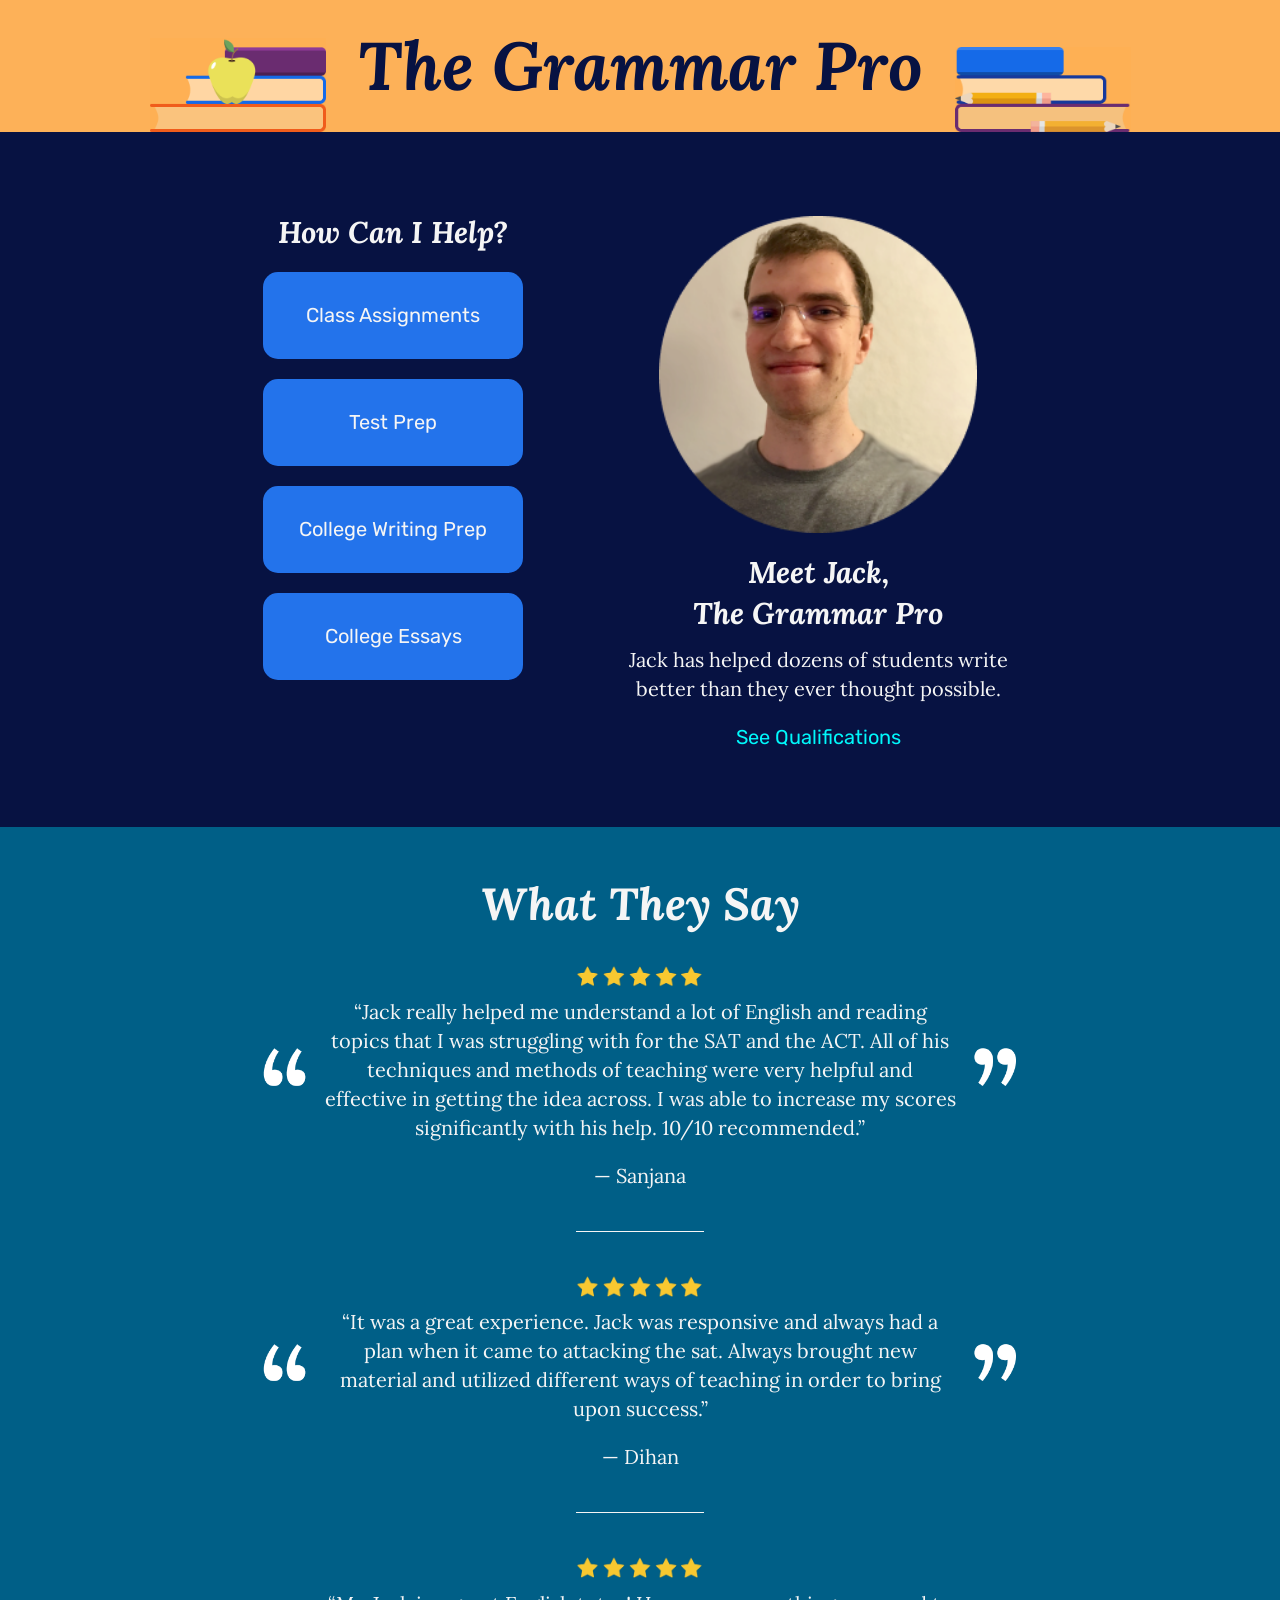
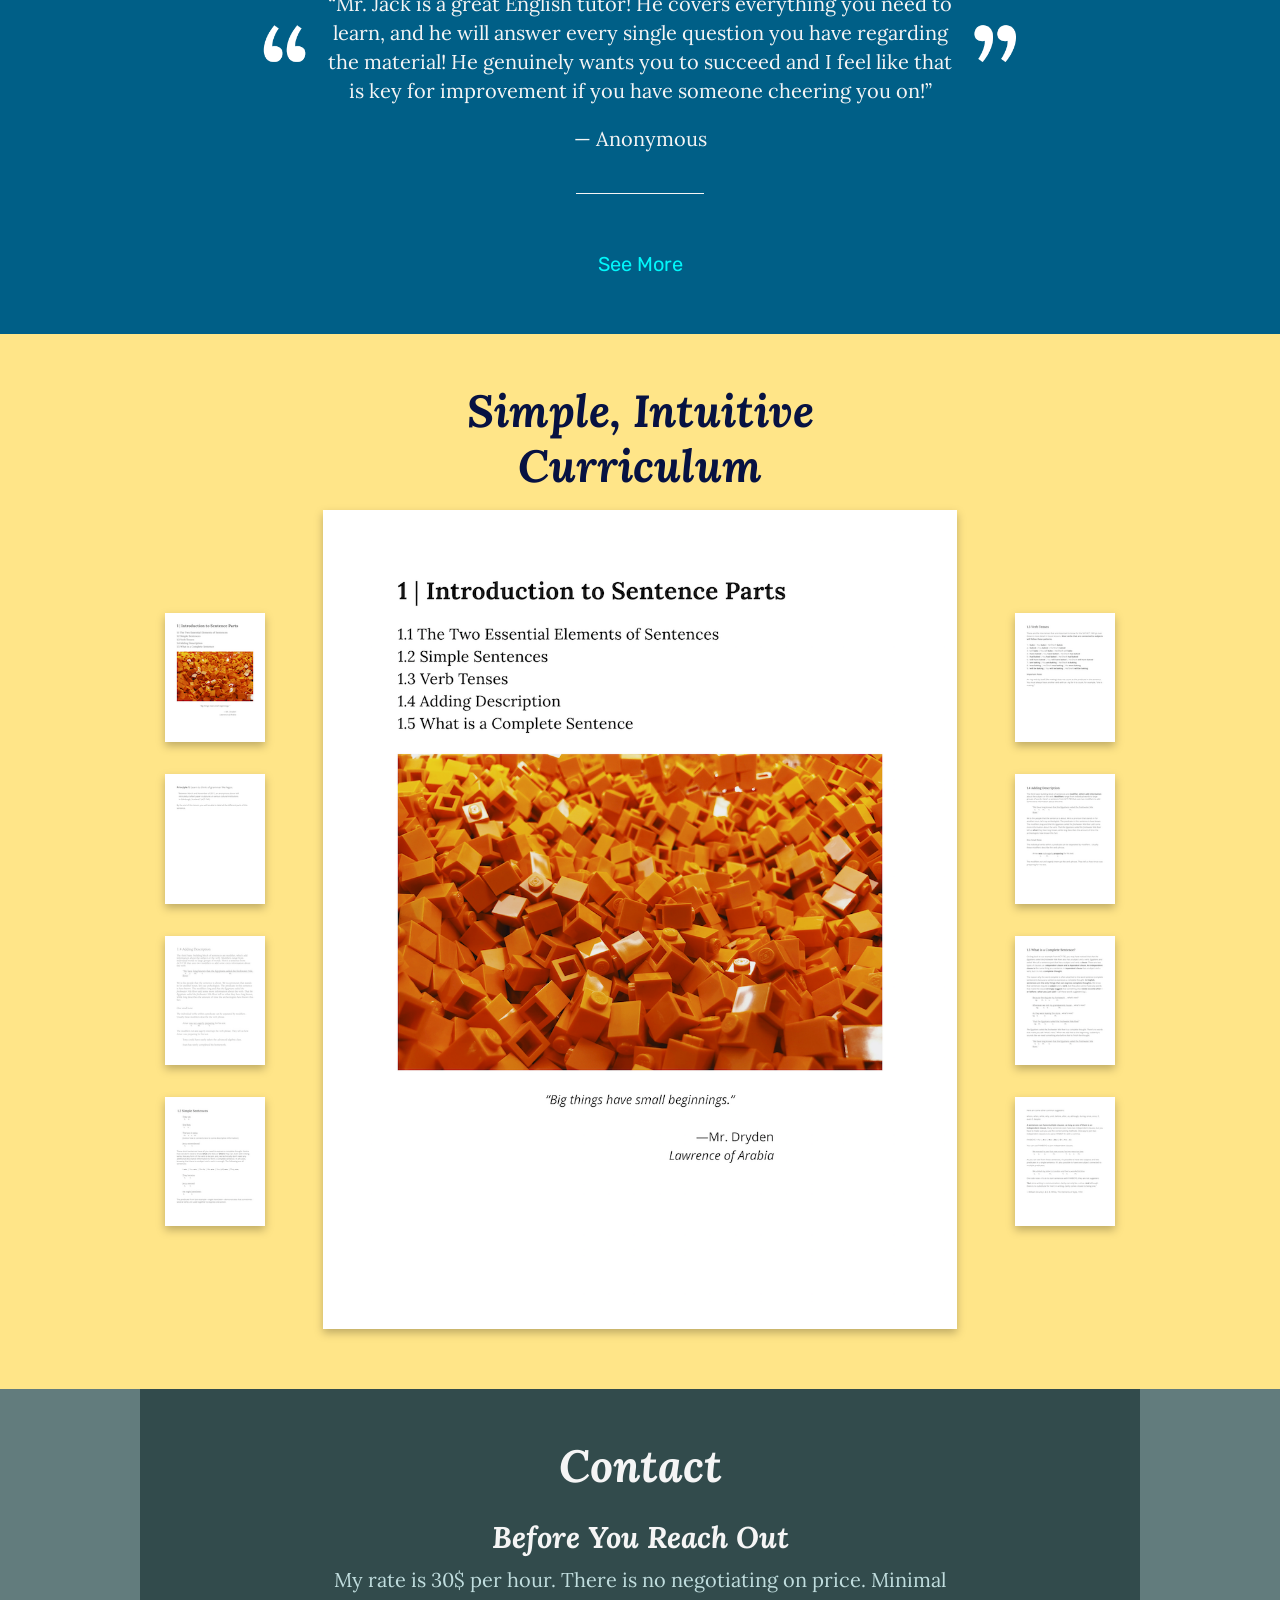
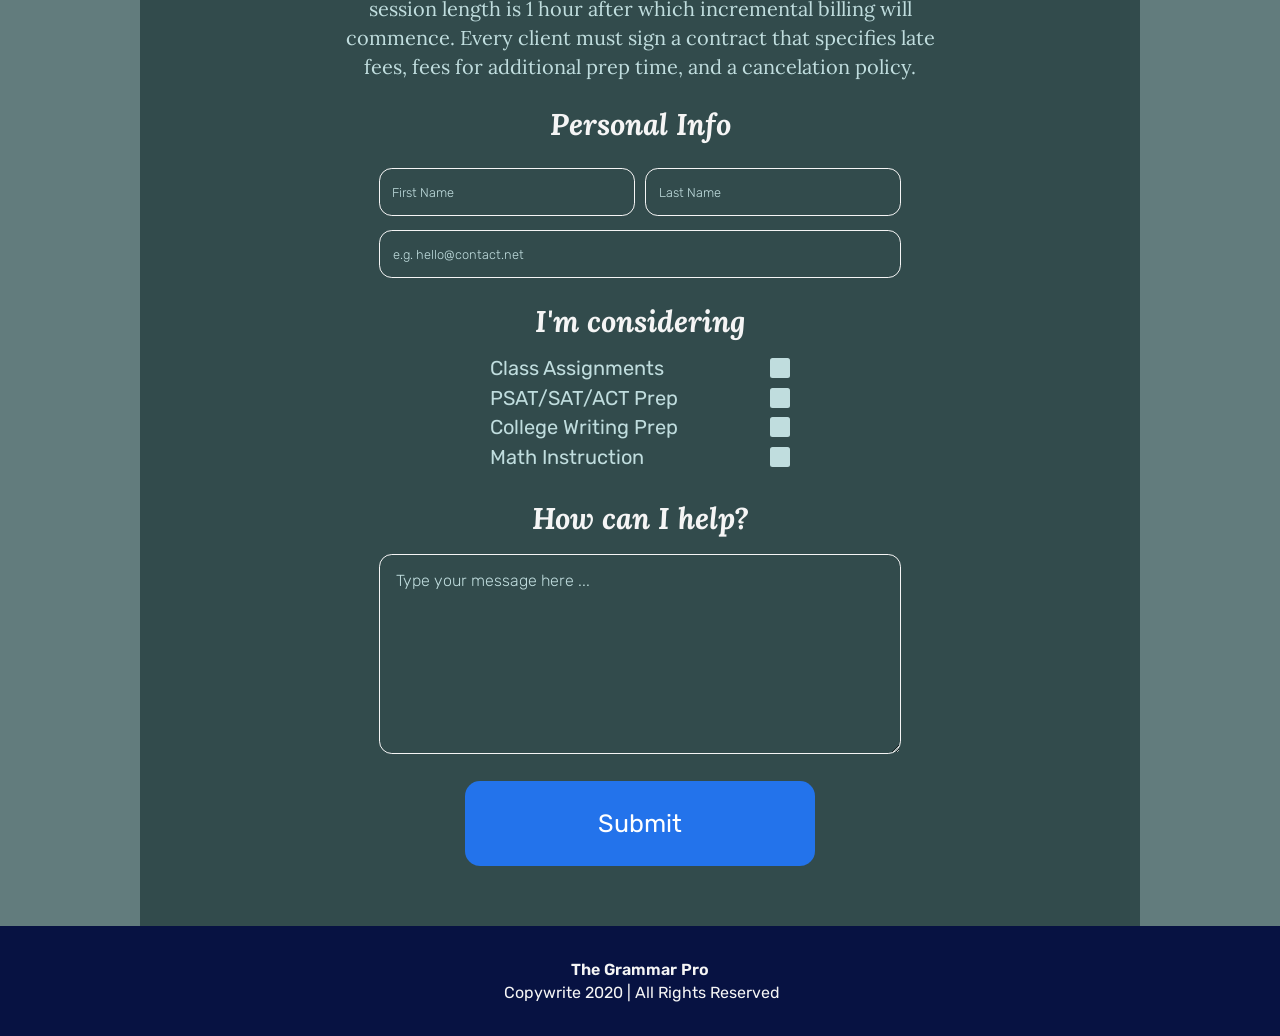
==== commit dc9ad18a: "Additions to secondary content pages" ====
--- a/index.html
+++ b/index.html
@@ -26,7 +26,7 @@
       
      <nav class="navigation" id="navigation"> 
         <ul>
-          <li><a href="#">PSAT/SAT/ACT Prep</a></li>
+          <li><a href="#">Test Prep</a></li>
           <li><a href="#">Class Assignments</a></li>
           <li><a href="#">College Writing Prep</a></li>
           <li><a href="#">College Essays</a></li>
@@ -42,7 +42,7 @@
         <nav class="second-nav"> 
          <ul>
           <li><a href="#">Class Assignments</a></li>
-          <li><a href="#">PSAT/SAT/ACT Prep</a></li>
+          <li><a href="#">Test Prep</a></li>
           <li><a href="#">College Writing Prep</a></li>
           <li><a href="#">College Essays</a></li>
          </ul>
@@ -54,7 +54,7 @@
             The Grammar Pro</h3>
         <p>Jack has helped dozens of students write 
           better than they ever thought possible.</p>
-        <a>See Qualifications</a>  
+        <a href="about.html">See Qualifications</a>  
      </div> 
     </div>
    </section>
@@ -146,54 +146,60 @@
         </div>
       </div>
     </section>
+   
     <section class="fourth-row">
-      <h2>Contact</h2>
-      <h3>Before You Reach Out</h3>
-      <p>My rate is 30$ per hour. There is no negotiating on price. 
-         Minimal session length is 1 hour after which incremental 
-         billing will commence. Every client must sign a contract 
-         that specifies late fees, fees for additional prep time, 
-         and a cancelation policy.
-      </p>
-      <h3>Personal Info</h3>
-      <input class="form-text-inputs" type="text" id="first-name" name="entry.1174935488" placeholder="First Name">
-      <input class="form-text-inputs" type="text" id="last-name" name="entry.1761074130" placeholder="Last Name">
-      <input class="form-text-inputs" type="email" id="email" name="entry.860456790" placeholder="e.g. hello@contact.net">
-     
-      
-      <div>
-      <h3>I'm considering</h3>
-      
-        <div class="checkbox-component">
-          <div class="row">
-            <label>Class Assignments</label>
-            <input type="checkbox" id="classassignments" name="entry.166687179" value="Class Assignments">
-            <label for="classassignments" class="checkmark1"></label>
+      <div class="fourth-row-wrapper">
+        <h2>Contact</h2>
+        <h3>Before You Reach Out</h3>
+        <p>My rate is 30$ per hour. There is no negotiating on price. 
+          Minimal session length is 1 hour after which incremental 
+          billing will commence. Every client must sign a contract 
+          that specifies late fees, fees for additional prep time, 
+          and a cancelation policy.
+        </p>
+        
+        <div class="input-container">
+
+          <div>   
+            <h3>Personal Info</h3> 
+            <input class="form-text-inputs" type="text" id="first-name" name="entry.1174935488" placeholder="First Name">
+            <input class="form-text-inputs" type="text" id="last-name" name="entry.1761074130" placeholder="Last Name">
+            <input class="form-text-inputs" type="email" id="email" name="entry.860456790" placeholder="e.g. hello@contact.net">
           </div>
-          <div class="row">
-            <label>PSAT/SAT/ACT Prep</label>
-            <input type="checkbox" id="sat-act-prep" name="entry.166687179"  value="PSAT/SAT/ACT Prep">
-            <label for="sat-act-prep" class="checkmark2"></label>
-          </div> 
-          <div class="row">
-            <label>College Writing Prep</label> 
-            <input type="checkbox" id="college-writing-prep" name="entry.166687179"  value="College Writing Prep">
-            <label for="college-writing-prep" class="checkmark3"></label>
+          
+          <div>
+            <h3>I'm considering</h3>
+            <div class="checkbox-component">
+              <div class="row">
+                <label>Class Assignments</label>
+                <input type="checkbox" id="classassignments" name="entry.166687179" value="Class Assignments">
+                <label for="classassignments" class="checkmark1"></label>
+              </div>
+              <div class="row">
+                <label>PSAT/SAT/ACT Prep</label>
+                <input type="checkbox" id="sat-act-prep" name="entry.166687179"  value="PSAT/SAT/ACT Prep">
+                <label for="sat-act-prep" class="checkmark2"></label>
+              </div> 
+              <div class="row">
+                <label>College Writing Prep</label> 
+                <input type="checkbox" id="college-writing-prep" name="entry.166687179"  value="College Writing Prep">
+                <label for="college-writing-prep" class="checkmark3"></label>
+              </div>
+              <div class="row">
+                <label>Math Instruction</label>
+                <input type="checkbox" id="math-instruction" name="entry.166687179"  value="Math Instruction">
+                <label for="math-instruction" class="checkmark4"></label>
+              </div>
+            </div>
           </div>
-          <div class="row">
-            <label>Math Instruction</label>
-            <input type="checkbox" id="math-instruction" name="entry.166687179"  value="Math Instruction">
-            <label for="math-instruction" class="checkmark4"></label>
-          </div>
-        </div>
-
-
-
-
-        <h3>How can I help?</h3>
-        <textarea id="tmm" name="entry.1452614052" placeholder="Type your message here ... "></textarea>
-        <button type="submit">Submit</button>
-  
+
+        </div>
+
+
+          <h3>How can I help?</h3>
+          <textarea id="tmm" name="entry.1452614052" placeholder="Type your message here ... "></textarea>
+          <button type="submit">Submit</button>
+      </div>
     </section>
     <footer class="main-footer"> 
     <div><span>The Grammar Pro</span> <br>
--- a/styles.css
+++ b/styles.css
@@ -398,10 +398,10 @@
 
 .container4 a, .second-row a {
     color:var(--link-blue);
-    font-family: 'Lora';
-    font-style: italic;
+    font-family: 'Rubik';
     font-weight: normal;
     text-decoration: none;
+    transition-duration: .3s;
 }
 
 .container4 a:hover, .second-row a:hover {
@@ -716,8 +716,6 @@
 /**** BEGIN: FOURTH ROW BASE STYLES ****/
 
     .fourth-row {
-        padding-top: 2.5em;
-        padding-bottom: 3em;
         background-color:var(--dark-grey);
         color: var(--primary-text-color);
         display: flex; 
@@ -725,6 +723,11 @@
         align-items: center;
         text-align: center;
     }
+    .fourth-row-wrapper {
+        padding-top: 2.5em;
+        padding-bottom: 3em;
+        background-color:var(--dark-grey);
+    }
 
     .fourth-row h2 {
         color: var(--creme);
@@ -745,7 +748,6 @@
         margin-top: .5rem;
         margin-bottom: .5rem;
         box-sizing: border-box;
-        width: calc(100% - 2rem);
         height: 3em; 
         border-radius: .8rem;
         background-color: var(--dark-grey);
@@ -753,7 +755,8 @@
         padding-left: .8rem;
         font-size: 1rem;  
         color: var(--creme);
-        max-width: 18em;
+        width: calc(100% - 2rem);
+        max-width: 20em;
     }
 
     input[type=text]:focus, 
@@ -764,10 +767,11 @@
     }
 
     input[type="email"]  {
-        margin-top: .5rem;
-        margin-bottom: 1.5rem;
+        margin-top: .35rem;
+        margin-bottom: 1rem;
         box-sizing: border-box;
         width: calc(100% - 2rem);
+        max-width: 20em;
         height: 3em; 
         border-radius: .8rem;
         background-color: var(--dark-grey);
@@ -775,7 +779,6 @@
         padding-left: .8rem;
         font-size: 1rem;  
         color: var(--creme);
-        max-width: 18em;
     }
 
     ::placeholder {
@@ -788,6 +791,7 @@
 
 
     .checkbox-component {
+        width: 15em;
         display: flex;
         flex-direction: column;
         margin: 0 auto 1.5rem;
@@ -957,7 +961,7 @@
     textarea {
         font-size: 1em;
         color: var(--creme);
-        font-family: Open Sans;
+        font-family: 'Rubik';
         box-sizing: border-box;
         padding: .8em;
         width: calc(100% - 2rem);
@@ -967,10 +971,11 @@
         background-color: var(--dark-grey);
         margin-top: .5rem;
         margin-bottom: 1.5rem;
-        max-width: 34em;
+        max-width: 32.6rem;
     }
 
     button {
+        display: block;
         height:3.4em;
         line-height: 140%;
         width: calc(100% - 3rem); 
@@ -984,15 +989,51 @@
         border: none;
         border-radius: 15px;
         font-family: 'Rubik';
-        max-width: 18em;
+        max-width: 14em;
+        transition: transform 400ms ease-in-out;
       }
 
       button:hover {
         color: #EDEDED;
         background-color:var(--button-hover);  
-    }
+        transform: translateY(-2px);
+    }
+   
 
 /**** END: FOURTH ROW BASE STYLES ****/
+
+/**** BEGIN: FOURTH ROW MEDIA QUERIES ****/
+
+@media screen and (min-width: 410px) {
+    
+    input[type="text"]  {
+        margin-top: 1rem;
+        margin-bottom: .5rem;
+        margin-left: .18rem;
+        margin-right: .18rem;
+        width: 43.5%;
+        max-width: 16em;
+    }
+
+    input[type="email"]  {
+        margin-top: .35rem;
+        margin-bottom: 1rem;
+        width: 89%;
+        max-width: 32.6em;
+    }
+}
+
+@media screen and (min-width: 800px) {
+    .fourth-row-wrapper {
+        width: 50em;
+    }
+    .fourth-row {
+        background-color:#627c7d;
+    }
+
+}
+/**** END: FOURTH ROW MEDIA QUERIES ****/
+    
 
 /**** BEGIN: FOOTER BASE STYLES ****/ 
    
@@ -1022,16 +1063,23 @@
     flex-direction: column;
     align-items: center;
     padding-bottom: 3em;
-    padding-top: 5.5em;
-}
+}
+
+.alt-nav {
+    display: none;
+}
+
 
 .secondary-content h2 {
     align-self: flex-start;
     margin-left: 1rem;
-}
-
-.secondary-content h5 {
-    text-align: center;
+    margin-top: 1rem;
+}
+
+.secondary-content h4 {
+    align-self: flex-start;
+    margin-left: 1rem;
+    margin-top: 1rem;
     margin-top: 1.25rem;
 }
 
@@ -1044,30 +1092,98 @@
 
 .secondary-content ul {
     list-style-type: disc;
-    margin-left: 2.3rem;
+    margin-left: 3.5em;
     margin-right: 1rem; 
 }
 .secondary-content li {
     margin-bottom: .4rem;
+}
+
+.sec-img-background {
+    padding-top: 3em;
+    margin-top:0;
+    width: 100%;
+    background-color: var(--primary-text-color);
+    text-align: right;
 }
 
 .secondary-content img {
     margin-top: 1rem;
     margin-bottom: 1rem;
-    width: calc(100% - 2rem);
+    width: calc(100% - 6rem);
     max-width: 17.6875em;
+    margin-right: 10%;
+}
+
+.sec-wrap-img {
+    display: none;
 }
 
 /**** END: SECONDARY CONTENT BASE STYLES ****/
 
-
-    
-
-
-
-
-
-
+/**** BEGIN: SECONDARY CONTENT MEDIA QUERIES ****/
+
+@media screen and (min-width: 602px) { 
+    .sec-text-wrap {
+        width: 35.6em;
+    }
+
+    .secondary-content ul {
+        margin-left: 1em;
+    }
+   
+
+}
+
+@media screen and (min-width: 690px) { 
+   
+    .sec-img-background {
+        display: none;
+    }
+    .secondary-content {
+        padding-top: 2em;
+    }
+
+    .sec-wrap-img {
+        display: block;
+        margin: 0;
+    }
+    .sec-img-wrap {
+        margin: 0;
+    }
+
+    .sec-content img {
+        width: 600px;
+    }
+
+    .alt-nav {
+        display: block;
+        padding-top: 1.5em;
+        padding-bottom: 1.5em;
+        font-size: 0.8em;
+        display: flex; 
+        justify-content: center;
+        background-color: var(--primary-text-color);
+    }
+
+    .alt-nav ul {
+        display: flex;
+    }
+    .alt-nav li {
+        margin-left: 1rem;
+        margin-right: 1rem;
+    }
+    .alt-nav a {
+        font-family: 'Rubik';
+        color: var(--link-blue);
+        text-decoration: none;
+        transition-duration: .3s;
+    }
+    .alt-nav a:hover {
+        color: var(--link-hover);
+    }
+}
+/**** END: SECONDARY CONTENT MEDIA QUERIES ****/
 
 
 
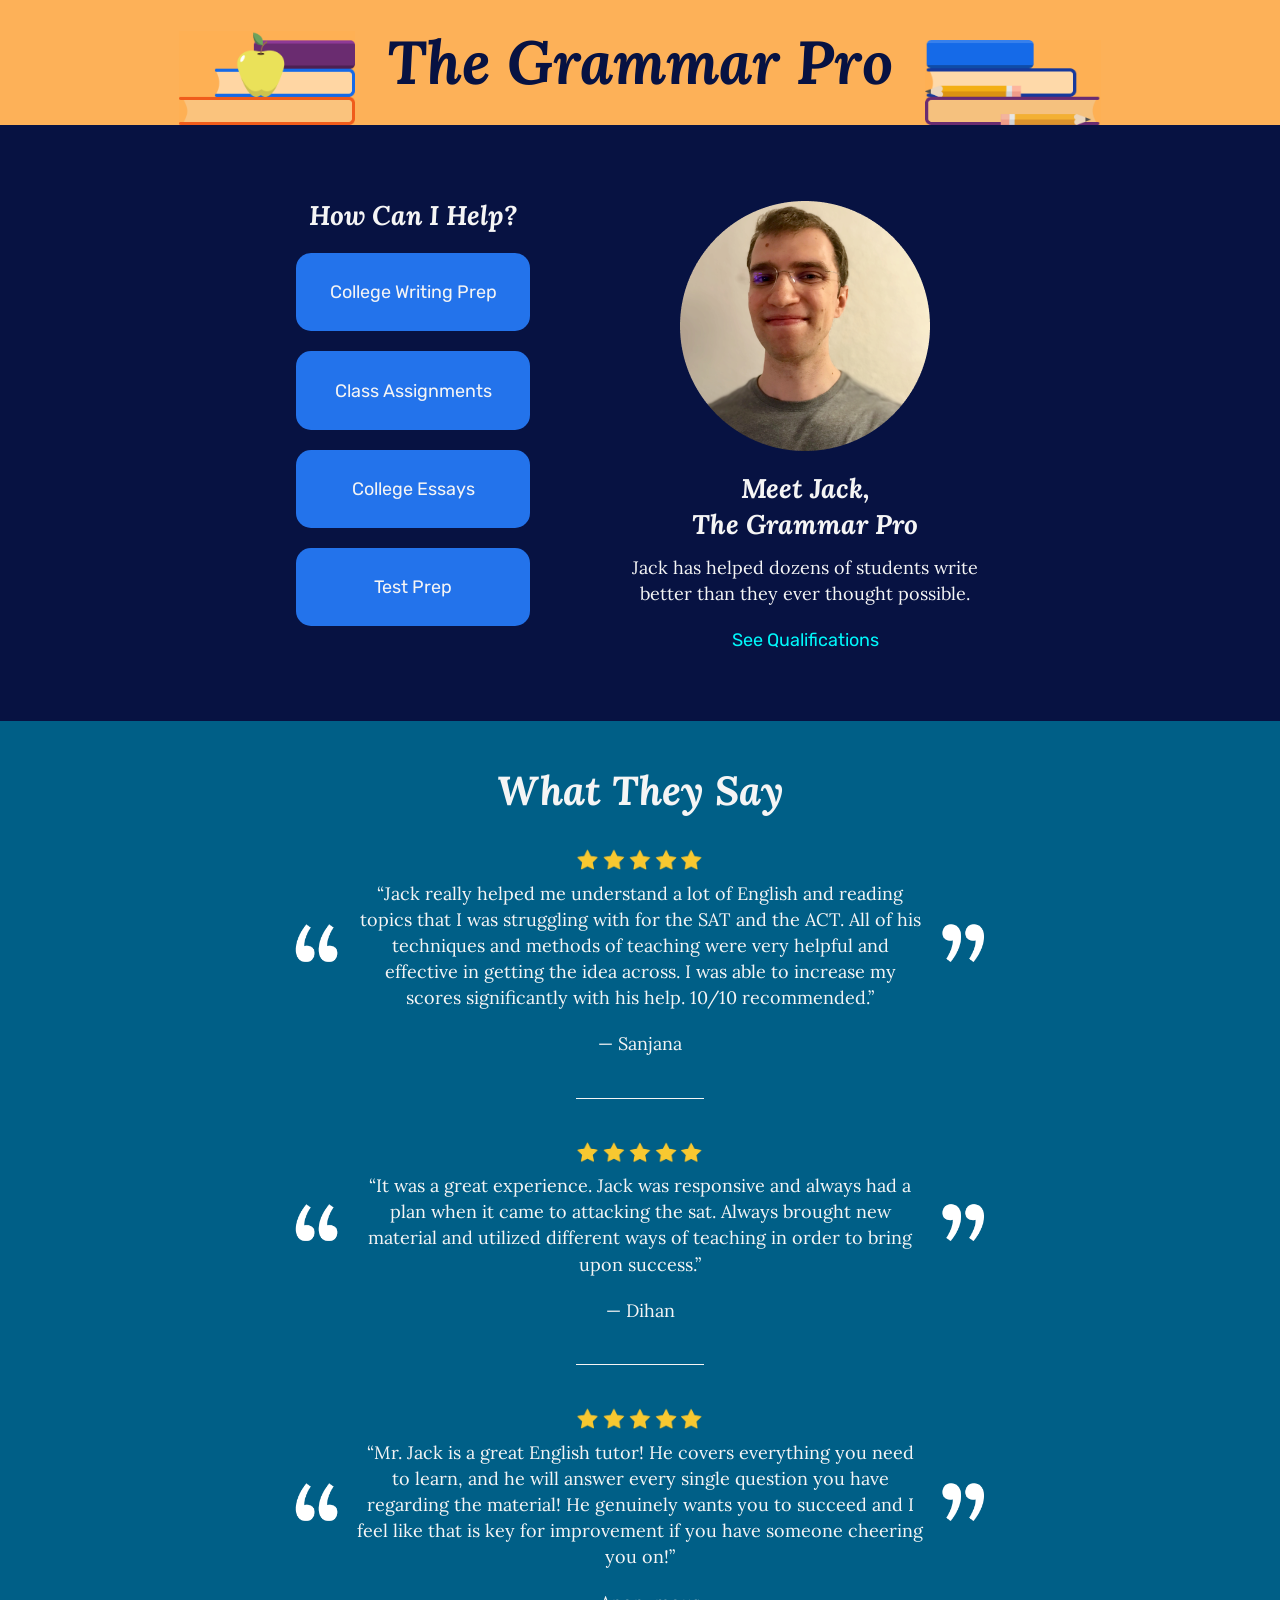
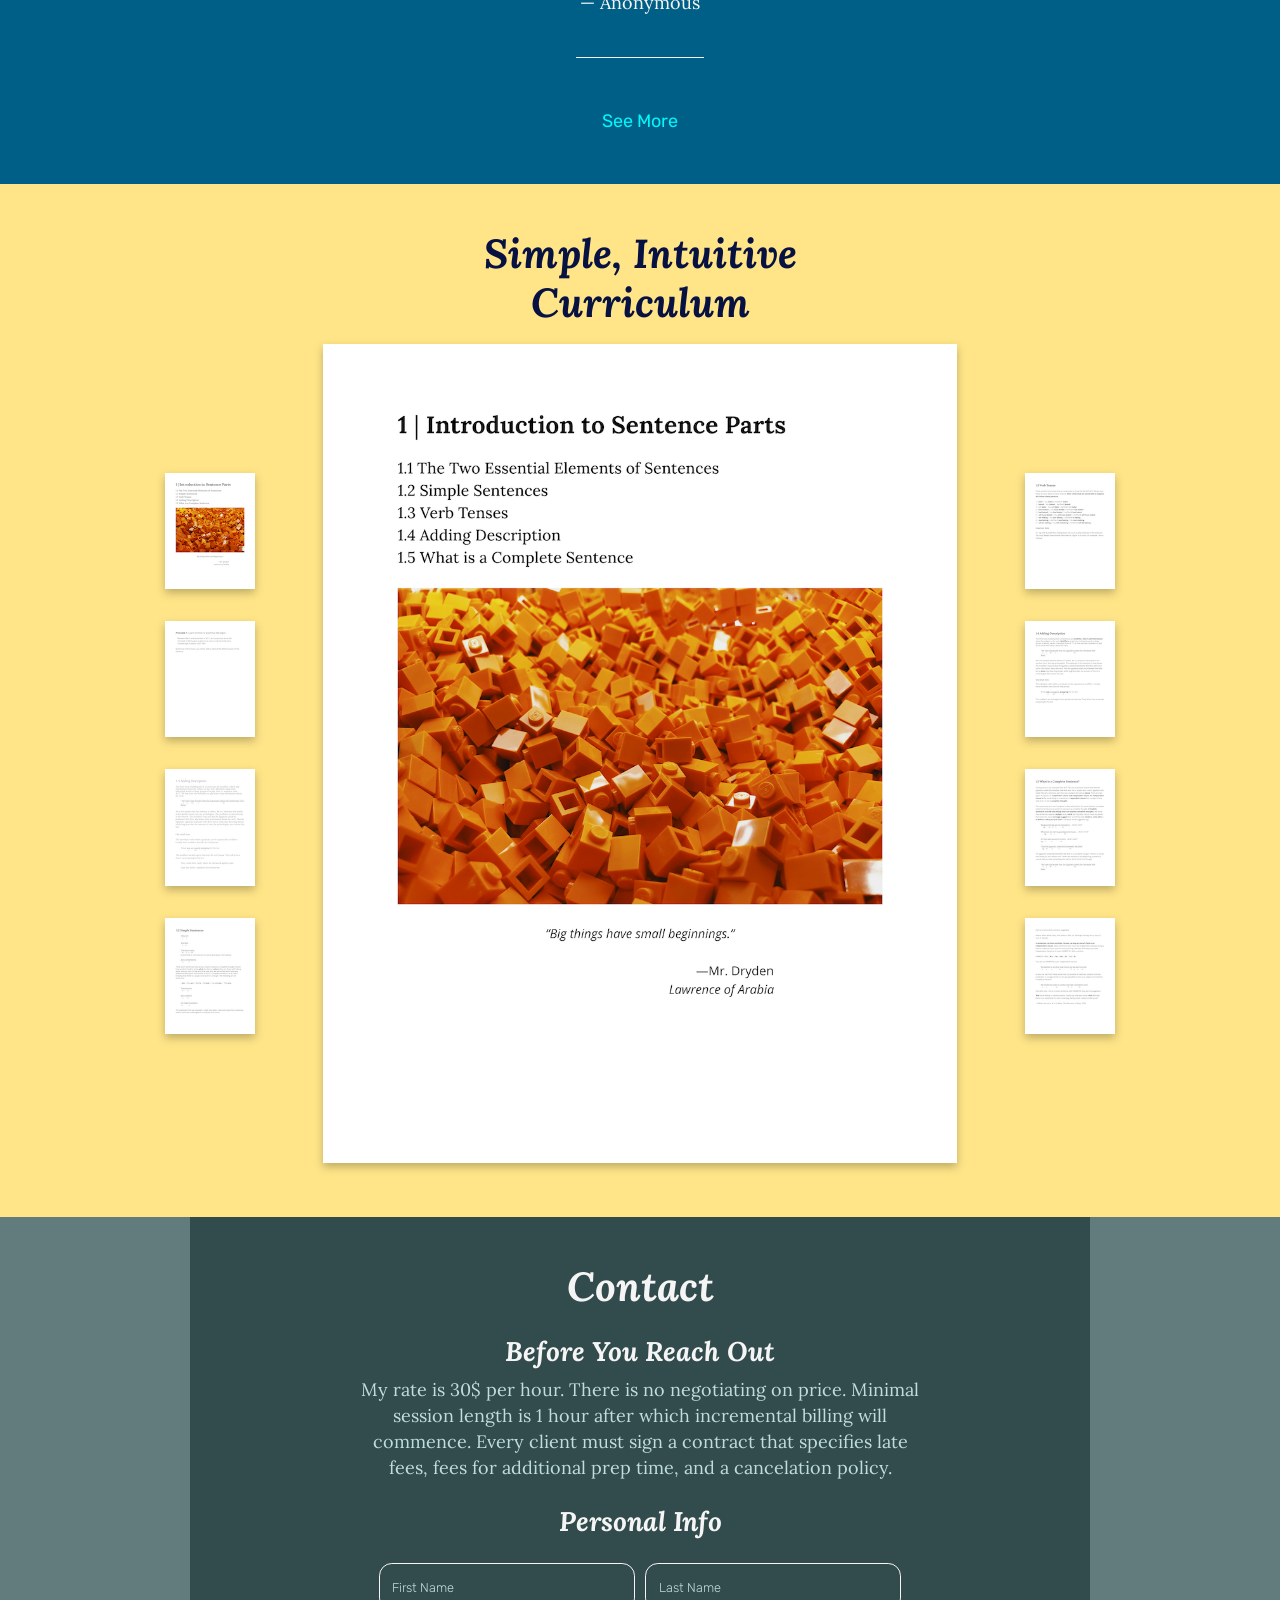
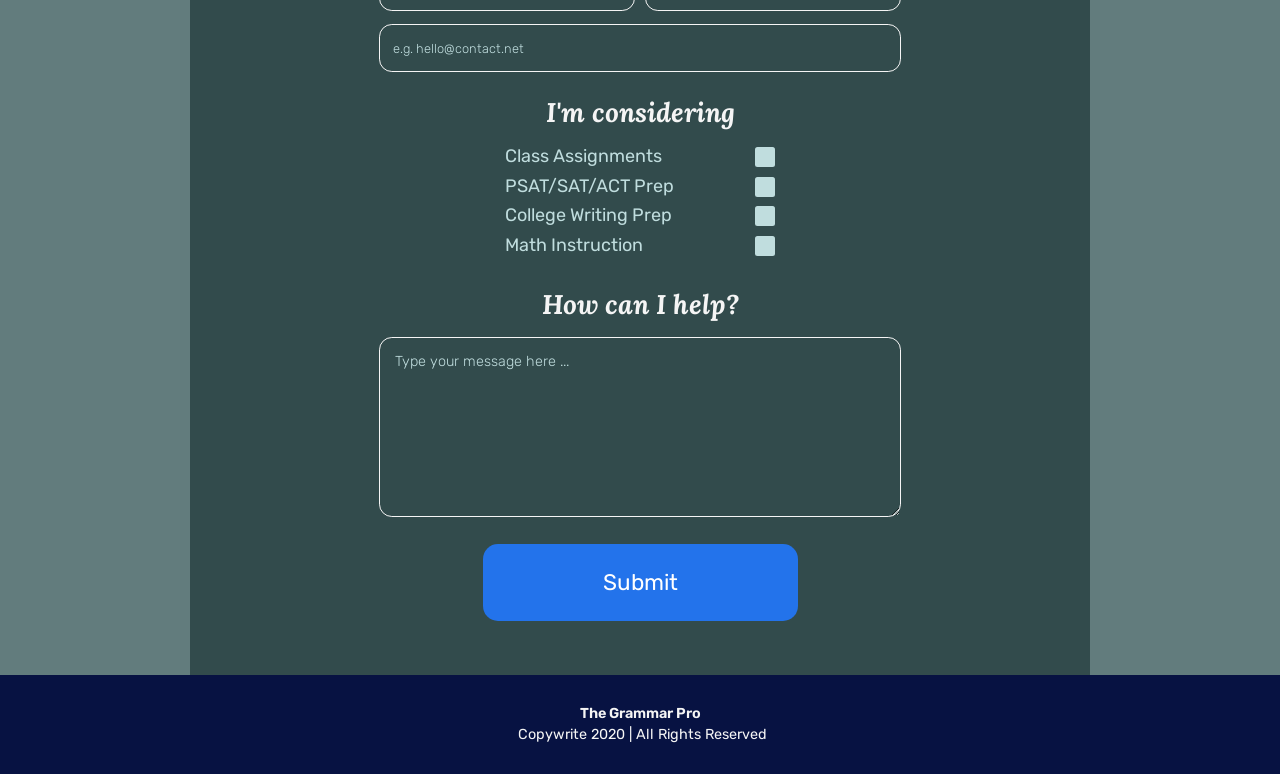
==== commit be8103e9: "Updates to Secondary Content and JS" ====
--- a/index.html
+++ b/index.html
@@ -26,10 +26,12 @@
       
      <nav class="navigation" id="navigation"> 
         <ul>
-          <li><a href="#">Test Prep</a></li>
-          <li><a href="#">Class Assignments</a></li>
-          <li><a href="#">College Writing Prep</a></li>
-          <li><a href="#">College Essays</a></li>
+          <li><a href="index.html">Home</a></li>
+          <li><a href="about.html">About</a></li>
+          <li><a href="college-writing-prep.html">College Writing Prep</a></li>
+          <li><a href="class-assignments.html">Class Assignments</a></li>
+          <li><a href="college-essays.html">College Essays</a></li>
+          <li><a href="test-prep.html">Test Prep</a></li>
         </ul>
       </nav>
 
@@ -41,10 +43,10 @@
        <h3>How Can I Help?</h3>
         <nav class="second-nav"> 
          <ul>
-          <li><a href="#">Class Assignments</a></li>
-          <li><a href="#">Test Prep</a></li>
-          <li><a href="#">College Writing Prep</a></li>
-          <li><a href="#">College Essays</a></li>
+          <li><a href="college-writing-prep.html">College Writing Prep</a></li>
+          <li><a href="class-assignments.html">Class Assignments</a></li>
+          <li><a href="college-essays.html">College Essays</a></li>
+          <li><a href="test-prep.html">Test Prep</a></li>
          </ul>
        </nav>
       </div>
@@ -116,14 +118,14 @@
      
       <div class="pagination">
         <ul>
-          <li><input class="hidden-input" id="page1"><label for="page1">1</label></li>
-          <li><input class="hidden-input" id="page2"><label for="page2">2</label></li>
-          <li><input class="hidden-input" id="page3"><label for="page3">3</label></li>
-          <li><input class="hidden-input" id="page4"><label for="page4">4</label></li>
-          <li><input class="hidden-input" id="page5"><label for="page5">5</label></li>
-          <li><input class="hidden-input" id="page6"><label for="page6">6</label></li>
-          <li><input class="hidden-input" id="page7"><label for="page7">7</label></li>
-          <li><input class="hidden-input" id="page8"><label for="page8">8</label></li>
+          <li><label class="page-nav">1</label></li>
+          <li><label class="page-nav">2</label></li>
+          <li><label class="page-nav">3</label></li>
+          <li><label class="page-nav">4</label></li>
+          <li><label class="page-nav">5</label></li>
+          <li><label class="page-nav">6</label></li>
+          <li><label class="page-nav">7</label></li>
+          <li><label class="page-nav">8</label></li>
         </ul> 
       </div>
 
@@ -158,8 +160,8 @@
           and a cancelation policy.
         </p>
         
+        <form action="https://docs.google.com/forms/u/0/d/e/1FAIpQLSePiaC2vJxJ7CP9GvBS-g3qoFeWBzNQceF9hEbdMlPiG9TYSA/formResponse">
         <div class="input-container">
-
           <div>   
             <h3>Personal Info</h3> 
             <input class="form-text-inputs" type="text" id="first-name" name="entry.1174935488" placeholder="First Name">
@@ -192,14 +194,15 @@
               </div>
             </div>
           </div>
-
-        </div>
-
-
-          <h3>How can I help?</h3>
-          <textarea id="tmm" name="entry.1452614052" placeholder="Type your message here ... "></textarea>
-          <button type="submit">Submit</button>
-      </div>
+        </div>
+
+        <div>
+           <h3>How can I help?</h3>
+           <textarea id="tmm" name="entry.1452614052" placeholder="Type your message here ... "></textarea>
+           <button type="submit">Submit</button>
+        </div>
+
+      </form>
     </section>
     <footer class="main-footer"> 
     <div><span>The Grammar Pro</span> <br>
--- a/styles.css
+++ b/styles.css
@@ -160,13 +160,6 @@
     } 
 }   
 
-@media screen and (min-width: 1200px){ 
-
-    body {
-        font-size: 20px;
-    }
-}
-
 /**** END: GLOBAL MEDIA QUERIES ****/
 
 /**** BEGIN: HEADER BASE STYLES ****/
@@ -378,7 +371,7 @@
 .headshot {
     margin-top: .25rem;
     width: calc(100% - 5rem);
-    max-width: 16em;
+    max-width: 250px;
     height: auto;
     margin-bottom: 1rem;
 }
@@ -1069,11 +1062,16 @@
     display: none;
 }
 
+.sec-con-blockquote {
+    display: none;
+}
+
 
 .secondary-content h2 {
     align-self: flex-start;
     margin-left: 1rem;
-    margin-top: 1rem;
+    margin-top: 0.61em;
+    margin-bottom: 0.31em;
 }
 
 .secondary-content h4 {
@@ -1083,16 +1081,16 @@
     margin-top: 1.25rem;
 }
 
-.secondary-content p {
+.sec-text-wrap p {
     width: calc(100% - 2rem);
     margin: 0 auto;
     hyphens: auto;
-    margin-top: .5rem;
+    margin-bottom: 1.375em;
 }
 
 .secondary-content ul {
     list-style-type: disc;
-    margin-left: 3.5em;
+    margin-left: 2.5em;
     margin-right: 1rem; 
 }
 .secondary-content li {
@@ -1107,54 +1105,117 @@
     text-align: right;
 }
 
-.secondary-content img {
+.sec-con-v-photo {
     margin-top: 1rem;
     margin-bottom: 1rem;
-    width: calc(100% - 6rem);
-    max-width: 17.6875em;
-    margin-right: 10%;
-}
-
-.sec-wrap-img {
-    display: none;
+    margin-right: 11%;
+    max-width: 15em;
+}
+
+.sec-con-h-photo {
+    margin-top: 1rem;
+    margin-bottom: 1rem;
+    margin-right: 11%;
+    max-width: 25em;
+    margin-left: 2rem;
+}
+
+.sec-con-button {
+    text-align: center;
+    padding-top: 1.450em; 
+    padding-bottom: 1.450em;
+    border-radius: 15px;
+    font-family: 'Rubik';
+    margin-top: 1.25rem;
+    margin-left: auto;
+    margin-right: auto;
+    border: none;
+    width: 13em; 
+    background-color: var(--button-blue);
+    transition: transform 400ms ease-in-out;
+}
+
+.sec-con-button:hover {
+    transform: translateY(-2px);
+    background-color: var(--button-hover);
+}
+
+.sec-con-button a { 
+    color: var(--creme);
+    text-decoration: none;  
 }
 
 /**** END: SECONDARY CONTENT BASE STYLES ****/
 
 /**** BEGIN: SECONDARY CONTENT MEDIA QUERIES ****/
 
-@media screen and (min-width: 602px) { 
+@media screen and (min-width: 580px) { 
+   
+    .secondary-content {
+        padding-top: 0;
+    }
     .sec-text-wrap {
-        width: 35.6em;
-    }
-
+        max-width: 35.6em;
+    }
+
+    .sec-img-background {
+        padding-top: 4.8em;
+        background-color: #313166;
+        display: flex;
+        align-items: center;
+        justify-content: center;
+        padding-bottom: 2em;
+    }
+
+    .sec-con-v-photo {
+        text-align: none;
+        margin-right: 0;
+    }
+
+    .sec-con-h-photo {
+        text-align: none;
+        margin-right: 0;
+    }
+
+
+    .sec-img-background p {
+        color: white;
+        margin-right: 1.5rem;
+        font-weight: 500;
+        text-align: center;
+    }
+
+    .sec-img-background span {
+        margin-right: 3rem;
+        margin-top: 1rem;
+        font-weight: 500;
+        display: block;
+        color: white;
+        line-height: 145%;
+    }
+
+    .sec-con-blockquote {
+        display: block;
+    }
+   
+}
+@media screen and (min-width: 607px) { 
     .secondary-content ul {
+        
         margin-left: 1em;
     }
-   
-
 }
 
 @media screen and (min-width: 690px) { 
    
     .sec-img-background {
-        display: none;
-    }
-    .secondary-content {
-        padding-top: 2em;
-    }
-
-    .sec-wrap-img {
-        display: block;
-        margin: 0;
-    }
-    .sec-img-wrap {
-        margin: 0;
-    }
-
-    .sec-content img {
-        width: 600px;
-    }
+         padding-top: 1.8em;
+    }
+     
+
+    .sec-img-background p {
+       margin-right: 2rem;
+    } 
 
     .alt-nav {
         display: block;
@@ -1183,11 +1244,30 @@
         color: var(--link-hover);
     }
 }
+
 /**** END: SECONDARY CONTENT MEDIA QUERIES ****/
 
-
-
-
+/**** BEGIN: CLASS ASSIGNMENTS STYLES ****/
+
+
+    .class-assign-ul {
+        margin-top: 1.5rem;
+        margin-bottom: 1.5rem;
+    }
+
+/**** END: CLASS ASSIGNMENTS STYLES ****/
+
+/**** BEGIN: CLASS ASSIGNMENTS MEDIA QUERIES ****/
+
+@media screen and (max-width: 500px) { 
+
+.class-assign-ul {
+    margin-top: 1rem;
+    margin-bottom: 1rem;
+}
+
+}
+/**** END: CLASS ASSIGNMENTS MEDIA QUERIES ****/
 
 
 
@@ -1197,17 +1277,22 @@
 
 /* To Do's */
 /* 
-1.
-
-
-2.Image Resolutions 
-2. Focus Pseudo Class
-3. font size changing in second-row 
-3. Pagination display 
-4. Margins images on top 
-5. text enlarged on landscape view on mobile 
-6. fix header 
-7. set line heights 
-8. fix form function and layout 
+
+- text for college essays--HIGH 
+- fix javascript for previes--HIGH 
+
+
+
+
+- image resolutions |  
+- mobile button interactions 
+- font size changing in second-row  
+- text enlarged on landscape view on mobile 
+- revise secondary-content text 
+- margins for secondary-content text 
+- eliminating scroll bar on drop down navigation 
+- input length adjustments 
+
+
 */ 
 
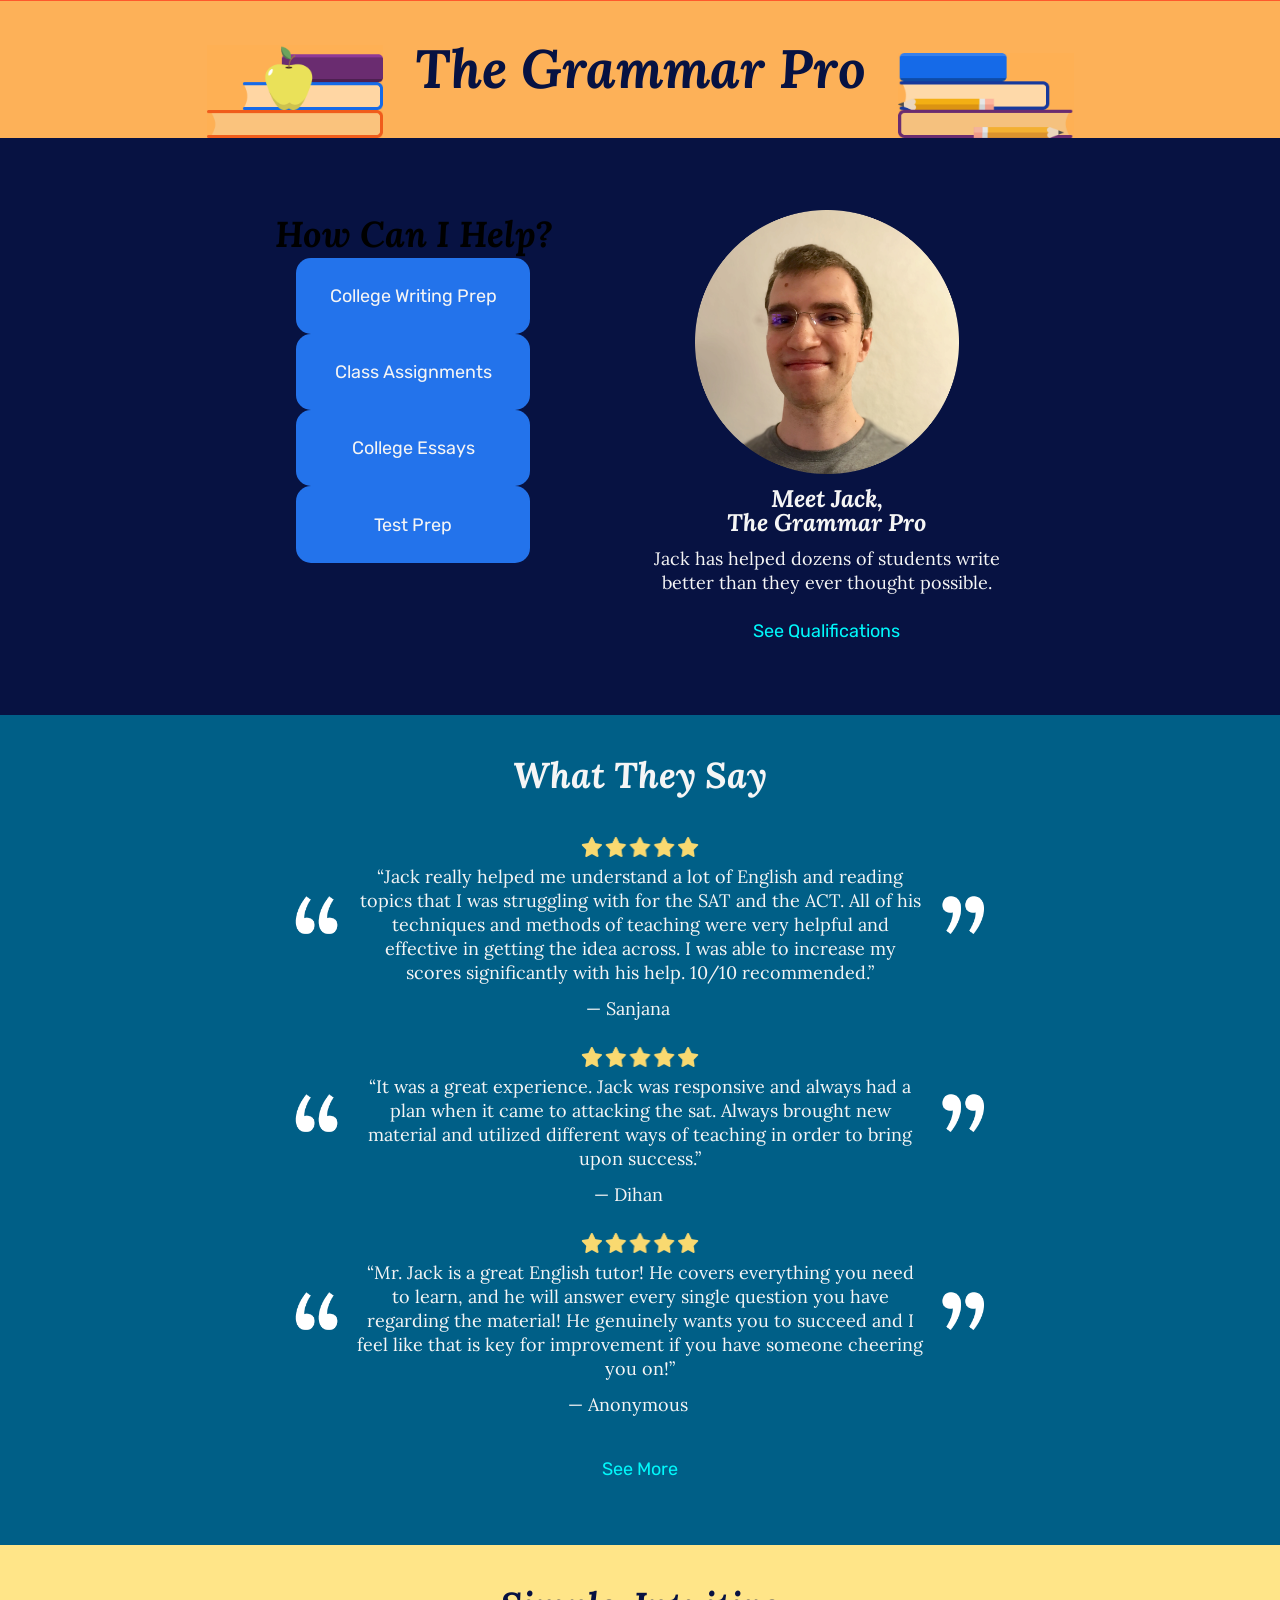
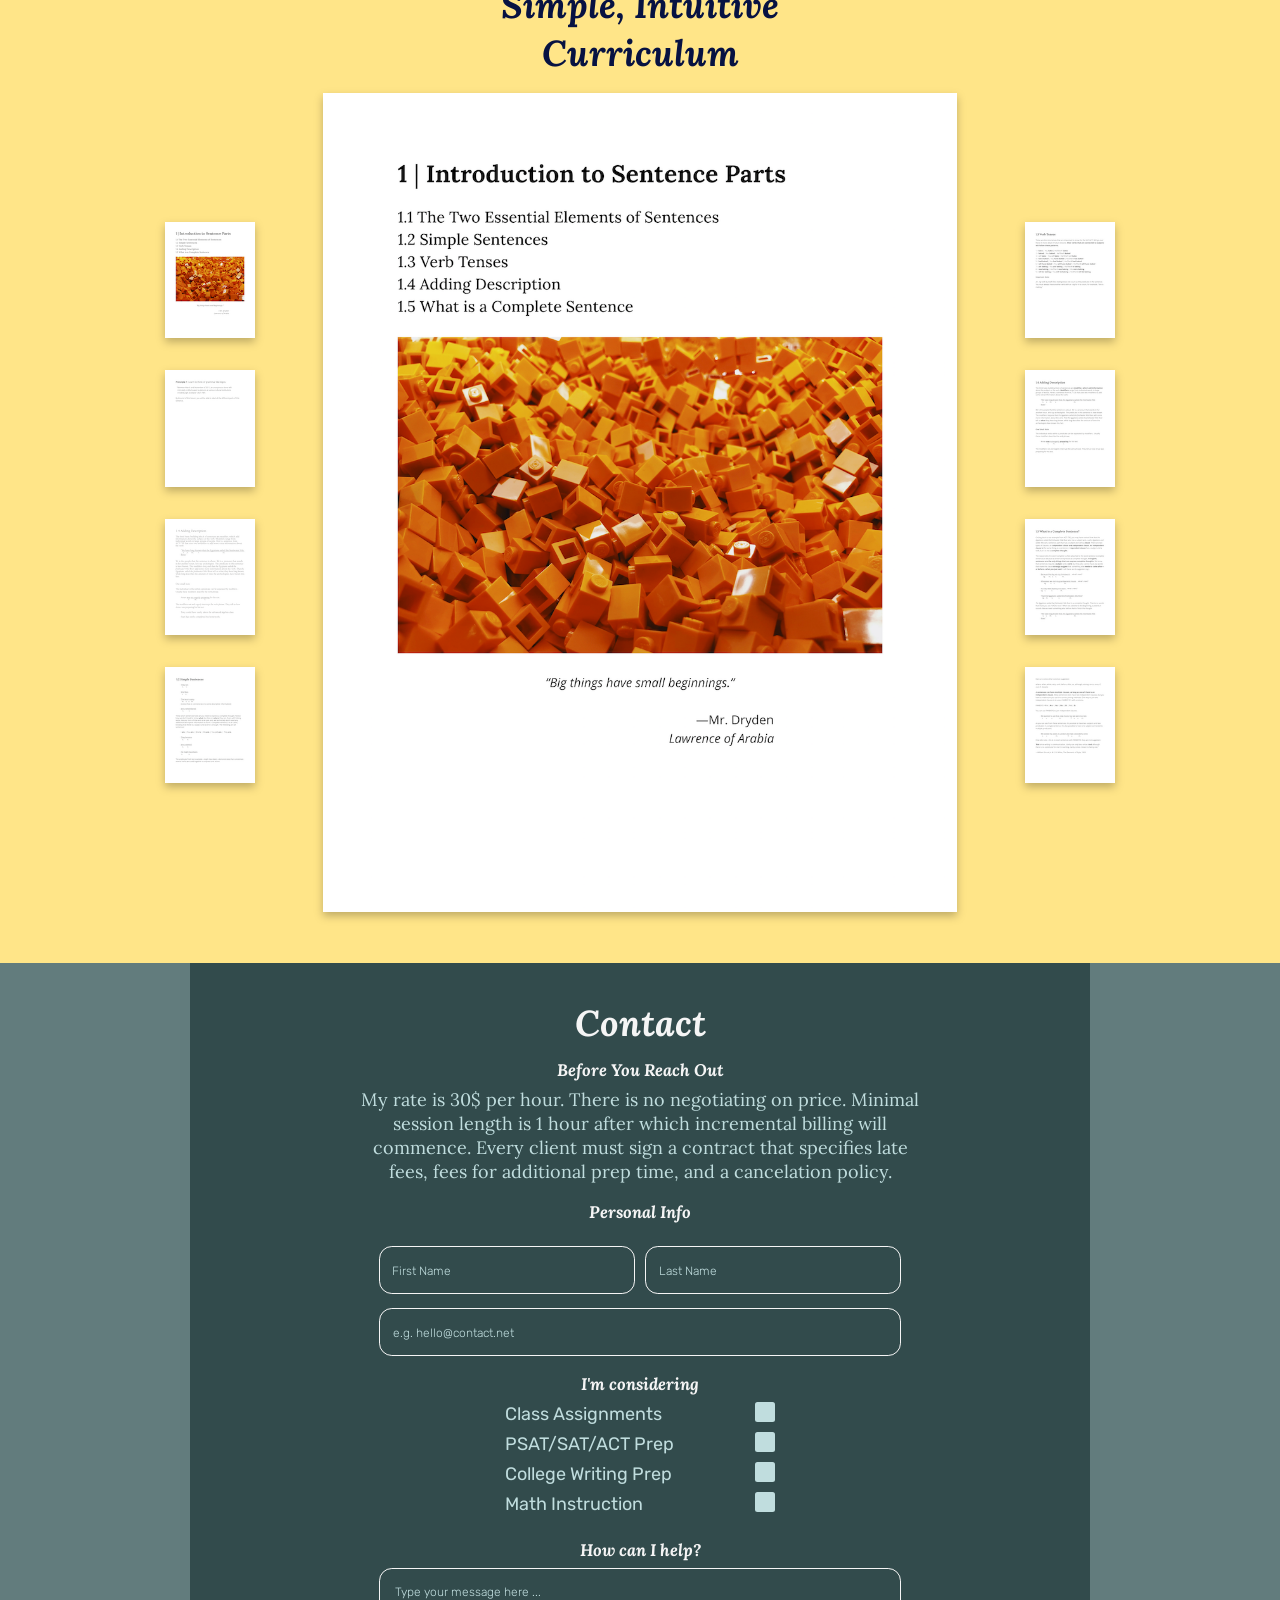
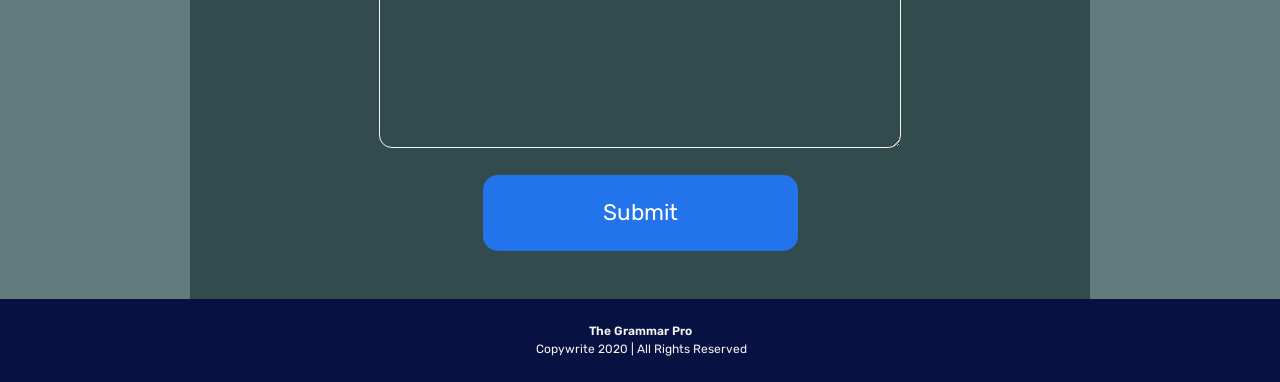
==== commit 9af78cfb: "Lots of edits" ====
--- a/index.html
+++ b/index.html
@@ -11,62 +11,61 @@
     <link rel="stylesheet" href="styles.css">
   </head>
   <body>
-    <header class="header">
-      
+    <header class="header">   
       <div class="title-container">  
         <img class="apple" src="img/apple.png">
         <h1>The Grammar Pro</h1>
         <img class="pencils" src="img/pencils.png">
       </div>
       
-<input class="nav-toggle" id="nav-toggle" type=checkbox>  
+      <input class="nav-toggle" id="nav-toggle" type=checkbox>  
       
       <label class="nav-toggle-label" for="nav-toggle" id=hamburger-menu> 
       <span><img src="img/hamburger-menu.svg"></span></label>
       
-     <nav class="navigation" id="navigation"> 
+      <nav class="mobile_tablet_nav"> 
         <ul>
           <li><a href="index.html">Home</a></li>
-          <li><a href="about.html">About</a></li>
+          <li><a href="test-prep.html">Test Prep</a></li>
           <li><a href="college-writing-prep.html">College Writing Prep</a></li>
           <li><a href="class-assignments.html">Class Assignments</a></li>
           <li><a href="college-essays.html">College Essays</a></li>
-          <li><a href="test-prep.html">Test Prep</a></li>
+          <li><a href="about.html">About</a></li>
         </ul>
       </nav>
-
     </header>
 
     <section class="first-row">
-     <div class="container2">
-      <div class="container3">
-       <h3>How Can I Help?</h3>
-        <nav class="second-nav"> 
-         <ul>
-          <li><a href="college-writing-prep.html">College Writing Prep</a></li>
-          <li><a href="class-assignments.html">Class Assignments</a></li>
-          <li><a href="college-essays.html">College Essays</a></li>
-          <li><a href="test-prep.html">Test Prep</a></li>
-         </ul>
-       </nav>
-      </div>
-      <div class="container4">
-        <img class="headshot" src="img/headshot.png">
-        <h3>Meet Jack, <br>
-            The Grammar Pro</h3>
-        <p>Jack has helped dozens of students write 
-          better than they ever thought possible.</p>
-        <a href="about.html">See Qualifications</a>  
-     </div> 
-    </div>
-   </section>
-   <section class="second-row">
-      
-      <h2>What They Say</h2>
+      <div class="fr-centralize-container">
+        <div class="second-nav-container">
+          <h3>How Can I Help?</h3>
+          <nav class="second-nav"> 
+            <ul>
+              <li><a class="button" href="college-writing-prep.html">College Writing Prep</a></li>
+              <li><a class="button" href="class-assignments.html">Class Assignments</a></li>
+              <li><a class="button" href="college-essays.html">College Essays</a></li>
+              <li><a class="button" href="test-prep.html">Test Prep</a></li>
+            </ul>
+          </nav>
+        </div>
+        <div class="headshot-bio-container">
+          <img class="headshot" src="img/headshot.png">
+          <h4>Meet Jack, <br>
+              The Grammar Pro</h4>
+          <p>Jack has helped dozens of students write 
+             better than they ever thought possible.</p>
+          <a href="about.html">See Qualifications</a>  
+        </div> 
+      </div>
+    </section>
+
+    <section class="second-row">
+      
+      <h3>What They Say</h3>
 
       <img class="stars" src="img/stars.png">
       
-      <div class="container5">
+      <div class="testimonial-container">
         <img class="quote-mark" src="img/quote-mark-left.png">
         <p>“Jack really helped me understand a lot of English and 
             reading topics that I was struggling with for the SAT 
@@ -78,10 +77,12 @@
       </div>
 
       <span>&#8212; Sanjana</span>
-      <hr>
+      
+   
 
       <img class="stars" src="img/stars.png">
-      <div class="container5">
+
+      <div class="testimonial-container">
         <img class="quote-mark" src="img/quote-mark-left.png">
         <p>“It was a great experience. Jack was responsive and always 
             had a plan when it came to attacking the sat. Always brought 
@@ -91,10 +92,12 @@
       </div>
 
       <span>&#8212; Dihan</span>
-      <hr>
+      
+   
 
       <img class="stars" src="img/stars.png">
-      <div class="container5">
+      
+      <div class="testimonial-container">
         <img class="quote-mark" src="img/quote-mark-left.png">
          <p>“Mr. Jack is a great English tutor! He covers everything you 
              need to learn, and he will answer every single question you 
@@ -105,7 +108,8 @@
       </div>
 
       <span>&#8212; Anonymous</span>
-      <hr>
+      
+    
 
       <a href="more-praise.html"> See More</a>
 
@@ -113,8 +117,8 @@
    
     <section class="third-row">
      
-      <h2>Simple, Intuitive<br>
-          Curriculum</h2>
+      <h3>Simple, Intuitive<br>
+          Curriculum</h3>
      
       <div class="pagination">
         <ul>
@@ -129,14 +133,14 @@
         </ul> 
       </div>
 
-      <div class="cur-main-con">
+      <div class="cur-main-container">
         <div class="page-container">
           <img class="page" src="img/page1-small.png">
           <img class="page" src="img/page2-small.png">
           <img class="page" src="img/page3-small.png">
           <img class="page" src="img/page4-small.png"> 
         </div>
-        <div class="page-display-con">
+        <div class="page-display-container">
           <img class="photo-overlay" src="img/photo-overlay.png">
           <img class="page-display" id="page-display" src="img/page1-large.png">
         </div>
@@ -147,12 +151,16 @@
           <img class="page" src="img/page8-small.png"> 
         </div>
       </div>
-    </section>
-   
-    <section class="fourth-row">
+
+    </section>
+   
+    <section id="contact-form" class="fourth-row">
+      
       <div class="fourth-row-wrapper">
-        <h2>Contact</h2>
-        <h3>Before You Reach Out</h3>
+        
+        <h3>Contact</h3>
+        
+        <h5>Before You Reach Out</h5>
         <p>My rate is 30$ per hour. There is no negotiating on price. 
           Minimal session length is 1 hour after which incremental 
           billing will commence. Every client must sign a contract 
@@ -160,53 +168,56 @@
           and a cancelation policy.
         </p>
         
-        <form action="https://docs.google.com/forms/u/0/d/e/1FAIpQLSePiaC2vJxJ7CP9GvBS-g3qoFeWBzNQceF9hEbdMlPiG9TYSA/formResponse">
-        <div class="input-container">
-          <div>   
-            <h3>Personal Info</h3> 
-            <input class="form-text-inputs" type="text" id="first-name" name="entry.1174935488" placeholder="First Name">
-            <input class="form-text-inputs" type="text" id="last-name" name="entry.1761074130" placeholder="Last Name">
-            <input class="form-text-inputs" type="email" id="email" name="entry.860456790" placeholder="e.g. hello@contact.net">
+        <form action="https://docs.google.com/forms/u/0/d/e/1FAIpQLSePiaC2vJxJ7CP9GvBS-g3qoFeWBzNQceF9hEbdMlPiG9TYSA/formResponse"> 
+          <div class="input-container">
+            <div>   
+              <h5>Personal Info</h5> 
+              <input class="form-text-inputs" type="text" id="first-name" name="entry.1174935488" placeholder="First Name">
+              <input class="form-text-inputs" type="text" id="last-name" name="entry.1761074130" placeholder="Last Name">
+              <input class="form-text-inputs" type="email" id="email" name="entry.860456790" placeholder="e.g. hello@contact.net">
+            </div>
+            
+            <div> <!-- container  -->
+              <h5>I'm considering</h5>
+              <div class="checkbox-component">
+                <div class="row">
+                  <label>Class Assignments</label>
+                  <input type="checkbox" id="classassignments" name="entry.166687179" value="Class Assignments">
+                  <label for="classassignments" class="checkmark1"></label>
+                </div>
+                <div class="row">
+                  <label>PSAT/SAT/ACT Prep</label>
+                  <input type="checkbox" id="sat-act-prep" name="entry.166687179"  value="PSAT/SAT/ACT Prep">
+                  <label for="sat-act-prep" class="checkmark2"></label>
+                </div> 
+                <div class="row">
+                  <label>College Writing Prep</label> 
+                  <input type="checkbox" id="college-writing-prep" name="entry.166687179"  value="College Writing Prep">
+                  <label for="college-writing-prep" class="checkmark3"></label>
+                </div>
+                <div class="row">
+                  <label>Math Instruction</label>
+                  <input type="checkbox" id="math-instruction" name="entry.166687179"  value="Math Instruction">
+                  <label for="math-instruction" class="checkmark4"></label>
+                </div>   
+              </div>  <!-- checkbox-component div  -->
+            </div> <!-- container  -->
+          </div> <!-- fourth-row wrapper  -->
+
+          <div>
+            <h5>How can I help?</h5>
+            <textarea id="tmm" name="entry.1452614052" placeholder="Type your message here ... "></textarea>
+            <button type="submit">Submit</button>
           </div>
-          
-          <div>
-            <h3>I'm considering</h3>
-            <div class="checkbox-component">
-              <div class="row">
-                <label>Class Assignments</label>
-                <input type="checkbox" id="classassignments" name="entry.166687179" value="Class Assignments">
-                <label for="classassignments" class="checkmark1"></label>
-              </div>
-              <div class="row">
-                <label>PSAT/SAT/ACT Prep</label>
-                <input type="checkbox" id="sat-act-prep" name="entry.166687179"  value="PSAT/SAT/ACT Prep">
-                <label for="sat-act-prep" class="checkmark2"></label>
-              </div> 
-              <div class="row">
-                <label>College Writing Prep</label> 
-                <input type="checkbox" id="college-writing-prep" name="entry.166687179"  value="College Writing Prep">
-                <label for="college-writing-prep" class="checkmark3"></label>
-              </div>
-              <div class="row">
-                <label>Math Instruction</label>
-                <input type="checkbox" id="math-instruction" name="entry.166687179"  value="Math Instruction">
-                <label for="math-instruction" class="checkmark4"></label>
-              </div>
-            </div>
-          </div>
-        </div>
-
-        <div>
-           <h3>How can I help?</h3>
-           <textarea id="tmm" name="entry.1452614052" placeholder="Type your message here ... "></textarea>
-           <button type="submit">Submit</button>
-        </div>
-
-      </form>
-    </section>
+        </form>
+
+    </section>
+
     <footer class="main-footer"> 
-    <div><span>The Grammar Pro</span> <br>
-         &nbsp;Copywrite 2020 | All Rights Reserved</div>
+      <div>
+        <span>The Grammar Pro</span> <br>
+        &nbsp;Copywrite 2020 | All Rights Reserved
+      </div>
     </footer>
     <script src="the-grammar-pro.js"></script>
   </body>
--- a/styles.css
+++ b/styles.css
@@ -60,20 +60,6 @@
 /**** END: CSS RESET ****/
 
 
-/**** BREAKPOINTS ****/
-
-/* 
-phones: xyz px
-
-tablet: xyz px
-
-laptop: xyz px
-desktop: xyz px
-
-
-*/
-
-
 /**** Variables ****/
 
 :root {
@@ -97,57 +83,67 @@
     font-family: 'lora';
 }
 
-h1 { 
-    font-size: 3.375em;
+h1, h2, h3, h4, h5 {
     font-family: 'lora';
     font-weight: 700;
-    font-style: italic; 
-}
+    font-style: italic;  
+}
+
+h1 {
+    font-size: 3.375rem;
+    line-height: 4.5rem;
+  }
 
 h2 {
-    font-size: 2.25em;
-    font-family: 'lora';
-    font-weight: 700;
-    line-height: 1.22em;
-    font-style: italic;
-}
+    font-size: 2.25rem;
+    line-height: 3rem;
+ }
 
 h3 {
-    font-family: 'Lora';
-    font-weight: 700;
-    font-style: italic;
-    font-size: 1.5em;
-    line-height: 1.83em;
+    font-size: 2.25rem;
+    line-height: 3rem;
 }
 
 h4 {
-    font-size: 1.44em;
-    font-family: 'lora';
-    font-weight: 700;
-    font-style: italic;
-    line-height: 1.375em;
-    margin-top: 1rem; 
-    margin-bottom: .5rem; 
+    font-size: 1.5rem;
+    line-height: 1.5rem;
 }
 
 h5 {
-    font-size: 1.1em;
-    font-family: 'lora';
-    font-weight: 700;
-    font-style: italic;
-    line-height: 1.375em;
-}
-
-p {
+    font-size: 1.05rem;
+    line-height: 1.5rem;
+}
+
+p, ul {
     font-family: 'lora';
     font-weight: 400;
-    line-height: 145%;
-}
-
-ul {
-    font-family: 'lora';
-    line-height: 145%;
-}
+    line-height: 1.5rem;
+}
+
+
+.button {
+    color: var(--creme);
+    text-decoration: none;
+    display: block;
+    text-align: center;
+    padding-top: 1.450em; 
+    padding-bottom: 1.450em;
+    border-radius: 15px;
+    font-family: 'Rubik';
+    margin-left: auto;
+    margin-right: auto;
+    border: none;
+    width: 13em; 
+    background-color: var(--button-blue);
+    transition: transform 400ms ease-in-out;
+}
+
+.button:hover {
+    transform: translateY(-2px);
+    background-color: var(--button-hover);
+}
+
+
 
 /**** END: GLOBAL BASE STYLES ****/
 
@@ -161,6 +157,26 @@
 }   
 
 /**** END: GLOBAL MEDIA QUERIES ****/
+
+
+/**** BEGIN: UTILITY CLASSES ****/
+
+.margin-bottom {
+    margin-bottom: 1.25rem;
+}
+
+.margin-top-xl-sm {
+    margin-top: .375rem;
+}
+.margin-top-xl {
+    margin-top: 2rem; 
+}
+
+.indent {
+    text-indent: 2rem;
+}
+
+/**** END: UTILITY CLASSES ****/
 
 /**** BEGIN: HEADER BASE STYLES ****/
 
@@ -181,8 +197,9 @@
 #hamburger-menu {
     display: inline-block;
     width: 40px;
-    margin-top: .5rem;
-    margin-left: .5rem;
+    margin-top: .25rem;
+    padding-top:.09rem;
+    padding-bottom: .18rem;
 }
 
 
@@ -195,7 +212,7 @@
 }
    
 .header h1 {
-    margin: 2rem 2rem 2rem 1rem;
+    margin: 2.06rem 2rem 2.06rem 1rem;
     display: none;
     color: var(--primary-text-color);
 }
@@ -211,7 +228,7 @@
 
 /**** BEGIN: MOBILE AND SMALL TABLET NAVIGATION ****/
 
-.navigation {
+.mobile_tablet_nav {
     position: absolute;
     background-color: var(--primary-orange);
     width: 100%;
@@ -225,12 +242,12 @@
     text-align: center; 
 }
 
-.navigation li {
+.mobile_tablet_nav li {
     margin-bottom: 3rem;
     line-height: .91em;
 }
 
-.navigation a {
+.mobile_tablet_nav a {
     font-family: 'Rubik';
     font-size: 1.5em;
     color: white;
@@ -239,15 +256,14 @@
     transition: opacity 150ms ease-in-out;
 } 
 
-.navigation a:hover {
+.mobile_tablet_nav a:hover {
     color: var(--primary-text-color);
 }
 
 
 .nav-toggle-label {
     margin-left: .7rem;
-    padding-bottom: .1rem;
-    
+       
 }
 .nav-toggle-label img:hover {
     transform: scale(1.1);
@@ -304,7 +320,7 @@
     #hamburger-menu {
         display: none;
     }
-    .navigation {
+    .mobile_tablet_nav {
         display: none;
     } 
 }
@@ -332,55 +348,29 @@
 
 .first-row {
     text-align: center;
-    padding-top: 5em;
+    padding-top: 5.25rem;
     background-color: var(--primary-text-color);
     padding-bottom: 3em;
 }
-.container2 {
+.fr-centralize-container {
     display: flex;
     margin: 0px auto;
     width: max-content;
 }
-.container3 {
+.second-nav-container {
     display: none;
 }
 
-.second-nav li {
-    padding-top: 1.450em; 
-    padding-bottom: 1.450em;
-    border-radius: 15px;
-    font-family: 'Rubik';
-    margin-top: 1.25rem;
-    border: none;
-    width: 13em; 
-    background-color: var(--button-blue);
-    transition: transform 400ms ease-in-out;
-}
-
-.second-nav li:hover {
-    transform: translateY(-2px);
-    background-color: var(--button-hover);
-}
-
-.second-nav a { 
+.headshot {
+    max-width: 264px;
+    margin-bottom: .64rem;
+}
+
+.first-row h4 {
     color: var(--creme);
-    text-decoration: none;
-   
-}
-
-.headshot {
-    margin-top: .25rem;
-    width: calc(100% - 5rem);
-    max-width: 250px;
-    height: auto;
-    margin-bottom: 1rem;
-}
-
-.first-row h3 {
-    color: var(--creme);
-    line-height: 1.35;
-}
-.container4 p {
+    margin-bottom: .75rem;
+}
+.headshot-bio-container p {
     color: var(--creme);
     margin: .75rem auto 1.5rem;
     width: calc(100% - 2rem);
@@ -389,15 +379,17 @@
 
 
 
-.container4 a, .second-row a {
+.headshot-bio-container a, .second-row a {
+    display: block;
     color:var(--link-blue);
     font-family: 'Rubik';
     font-weight: normal;
     text-decoration: none;
     transition-duration: .3s;
-}
-
-.container4 a:hover, .second-row a:hover {
+    line-height: 1.5rem;
+}
+
+.headshot-bio-container a:hover, .second-row a:hover {
     color:var(--link-hover);
 }
 
@@ -416,14 +408,14 @@
         display: block;
     }
 
-    .container3 {
-        display: block;
-    }
-
-    .container4 {
+    .second-nav-container {
+        display: block;
+    }
+
+    .headshot-bio-container {
         margin-left: 3rem;
     }
-    .container4 p {
+    .headshot-bio-container p {
         width: 100%;
     } 
 
@@ -431,7 +423,7 @@
 
  @media screen and (min-width: 960px){ 
    
-       .container4 {
+       .headshot-bio-container {
         margin-left: 6rem;
        } 
        
@@ -446,20 +438,21 @@
         flex-direction: column;
         align-items: center;
         background-color: var(--primary-blue);
-        padding: 2.5em 0em 3em; 
+        padding: 2.265rem 0em 4rem; 
         text-align: center; 
     }
     
-    .second-row h2 {
+    .second-row h3 {
         color: var(--creme);
+        margin-bottom: .70rem;
     }
 
     .stars {
-        margin-top: 2rem;
-        width: 8rem;
-    }
-
-    .container5 {
+        margin-top: 1.5rem;
+        width: 7.52rem;
+    }
+
+    .testimonial-container {
         display: flex;
         align-items: center;
     }
@@ -473,28 +466,22 @@
 
     .second-row p {
         color: var(--creme);
-        margin: .3rem auto 1.5rem;
+        margin: .375rem auto .75rem;
         width: calc(100% - 2rem);
         max-width: 31.58em;
     }
 
-    .second-row hr {
-        width: 8rem;
-        background-color: var(--creme);
-        height: 1px;
-        border: none;
-        margin-top: 2.8rem;
-    }
-
     .second-row span {
         font-family: "Lora";
         display: block;
+        line-height: 1.5rem;
         color: var(--creme);
+        margin-right: 1.5rem;
     }
 
     .second-row a {
         display: block;
-        margin-top: 2.5em; 
+        margin-top: 2.25em; 
     }
 
 /**** END: SECOND ROW BASE STYLES ****/
@@ -507,9 +494,6 @@
         display: block;
     }
     
-    .second-row p {
-        margin: .3rem 0 1.5rem;
-    } 
 }
 
 /**** END: SECOND ROW MEDIA QUERIES ****/
@@ -518,12 +502,12 @@
 
     .third-row {
         background-color: var(--primary-yellow);
-        padding: 2.5em 0em 3em; 
+        padding: 2.25rem 0em 3.15rem; 
         display: flex;
         flex-direction: column;
         align-items: center;
     }
-    .third-row h2 {
+    .third-row h3 {
         color: var(--primary-text-color);
         text-align: center;
     }
@@ -549,12 +533,12 @@
         display: none;
     }
 
-   .cur-main-con {
+   .cur-main-container {
        width: 100%;
        margin-top: 1rem;
    }
 
-    .page-display-con {
+    .page-display-container {
         width: 100%;
         max-width: 633.067px;
     }
@@ -619,7 +603,7 @@
         display: none;
     }
 
-    .page-display-con {
+    .page-display-container {
         width: calc(100% - .5rem);
         margin-left: auto; 
         margin-right: auto;
@@ -654,11 +638,11 @@
 
 @media screen and (min-width: 972px) { 
 
-.page-display-con {
+.page-display-container {
     margin-left: 0; 
     margin-right: 0;
 }
-.cur-main-con {
+.cur-main-container {
     display: flex;
     align-items: center;
     justify-content: space-between;
@@ -682,7 +666,7 @@
 
 @media screen and (min-width: 1004px) { 
 
-    .cur-main-con {
+    .cur-main-container {
         width: calc(1004px - 5rem);
     }
     .page-container {
@@ -693,7 +677,7 @@
 
 @media screen and (min-width: 1200px) { 
     
-    .cur-main-con {
+    .cur-main-container {
         width: calc(950px);
     }
 
@@ -717,17 +701,17 @@
         text-align: center;
     }
     .fourth-row-wrapper {
-        padding-top: 2.5em;
-        padding-bottom: 3em;
+        padding: 2.265rem 0em 3rem; 
         background-color:var(--dark-grey);
     }
 
-    .fourth-row h2 {
+    .fourth-row h3 {
         color: var(--creme);
-        margin-bottom: 1rem;
-    }
-    .fourth-row h3 { 
+        margin-bottom: .70rem;
+    }
+    .fourth-row h5 { 
         color:var(--creme);
+        margin-bottom: .375rem;
     }
 
     .fourth-row p {
@@ -738,12 +722,12 @@
     }
     
     input[type="text"]  {
-        margin-top: .5rem;
-        margin-bottom: .5rem;
+        margin-top: .375rem;
+        margin-bottom: .375rem;
         box-sizing: border-box;
-        height: 3em; 
         border-radius: .8rem;
         background-color: var(--dark-grey);
+        height: 3rem;
         border: solid var(--creme) .1rem;
         padding-left: .8rem;
         font-size: 1rem;  
@@ -760,7 +744,7 @@
     }
 
     input[type="email"]  {
-        margin-top: .35rem;
+        margin-top: .375rem;
         margin-bottom: 1rem;
         box-sizing: border-box;
         width: calc(100% - 2rem);
@@ -778,8 +762,9 @@
         color: var(--light-grey);
         font-family: 'Rubik';
         font-weight: 300;
-        font-size: .8em;
+        font-size: .75rem;
         opacity: 1;
+        line-height: 1.2rem;
     }
 
 
@@ -787,7 +772,7 @@
         width: 15em;
         display: flex;
         flex-direction: column;
-        margin: 0 auto 1.5rem;
+        margin: 0 auto 1rem;
     }
     .row {
         display: flex;
@@ -795,7 +780,8 @@
     }
 
     .checkbox-component label {
-        margin-top: .6rem;
+        line-height: 1.5rem;
+        margin-bottom: .375rem;
         color: var(--light-grey);
         font-size: 1em;
         font-family: 'Rubik';
@@ -962,7 +948,6 @@
         border-radius: .8rem;
         border: solid var(--creme) .1rem;
         background-color: var(--dark-grey);
-        margin-top: .5rem;
         margin-bottom: 1.5rem;
         max-width: 32.6rem;
     }
@@ -1032,7 +1017,8 @@
    
     .main-footer {
         font-family: 'Rubik';
-        font-size: 0.8em;
+        font-size: 0.75rem;
+        line-height: 1rem;
         color: var(--creme);
         text-align: center;
         background-color: var(--primary-text-color);
@@ -1066,26 +1052,23 @@
     display: none;
 }
 
-
 .secondary-content h2 {
     align-self: flex-start;
     margin-left: 1rem;
-    margin-top: 0.61em;
-    margin-bottom: 0.31em;
-}
-
-.secondary-content h4 {
+    margin-top: 1.5rem;
+    margin-bottom: .75rem;
+}
+.secondary-content h5 {
     align-self: flex-start;
     margin-left: 1rem;
-    margin-top: 1rem;
-    margin-top: 1.25rem;
+    margin-bottom: .25rem;
 }
 
 .sec-text-wrap p {
     width: calc(100% - 2rem);
-    margin: 0 auto;
+    margin-left: auto;
+    margin-right: auto;
     hyphens: auto;
-    margin-bottom: 1.375em;
 }
 
 .secondary-content ul {
@@ -1094,62 +1077,35 @@
     margin-right: 1rem; 
 }
 .secondary-content li {
-    margin-bottom: .4rem;
+    margin-bottom: .375rem;
 }
 
 .sec-img-background {
-    padding-top: 3em;
+    padding-top: 4.5rem;
     margin-top:0;
     width: 100%;
     background-color: var(--primary-text-color);
     text-align: right;
-}
-
-.sec-con-v-photo {
-    margin-top: 1rem;
-    margin-bottom: 1rem;
+    padding-bottom: 1.4rem;
+}
+
+.sec-con-photo-small {
     margin-right: 11%;
-    max-width: 15em;
-}
-
-.sec-con-h-photo {
-    margin-top: 1rem;
-    margin-bottom: 1rem;
-    margin-right: 11%;
-    max-width: 25em;
-    margin-left: 2rem;
-}
-
-.sec-con-button {
-    text-align: center;
-    padding-top: 1.450em; 
-    padding-bottom: 1.450em;
-    border-radius: 15px;
-    font-family: 'Rubik';
-    margin-top: 1.25rem;
-    margin-left: auto;
-    margin-right: auto;
-    border: none;
-    width: 13em; 
-    background-color: var(--button-blue);
-    transition: transform 400ms ease-in-out;
-}
-
-.sec-con-button:hover {
-    transform: translateY(-2px);
-    background-color: var(--button-hover);
-}
-
-.sec-con-button a { 
-    color: var(--creme);
-    text-decoration: none;  
-}
+    width: 13.9rem;
+}
+
 
 /**** END: SECONDARY CONTENT BASE STYLES ****/
 
 /**** BEGIN: SECONDARY CONTENT MEDIA QUERIES ****/
 
-@media screen and (min-width: 580px) { 
+@media screen and (min-width: 490px) {
+    .sec-con-photo-small {
+        width: 16.8em;
+    }
+}
+
+@media screen and (min-width: 600px) { 
    
     .secondary-content {
         padding-top: 0;
@@ -1159,43 +1115,36 @@
     }
 
     .sec-img-background {
-        padding-top: 4.8em;
         background-color: #313166;
         display: flex;
         align-items: center;
         justify-content: center;
-        padding-bottom: 2em;
-    }
-
-    .sec-con-v-photo {
+        padding-bottom: 1.5rem;
+    }
+
+    .sec-con-photo-small {
         text-align: none;
         margin-right: 0;
     }
 
-    .sec-con-h-photo {
-        text-align: none;
-        margin-right: 0;
-    }
-
-
     .sec-img-background p {
         color: white;
+        line-height: 1.5rem;
+        text-align: center;
+    }
+
+    .sec-img-background span {
+        margin-top: .75rem;
+        font-weight: 500;
+        display: block;
+        color: white;
+        line-height: 1.5rem;
+    }
+
+    .sec-con-blockquote {
+        display: block;
+        text-align: center;
         margin-right: 1.5rem;
-        font-weight: 500;
-        text-align: center;
-    }
-
-    .sec-img-background span {
-        margin-right: 3rem;
-        margin-top: 1rem;
-        font-weight: 500;
-        display: block;
-        color: white;
-        line-height: 145%;
-    }
-
-    .sec-con-blockquote {
-        display: block;
     }
    
 }
@@ -1206,6 +1155,12 @@
     }
 }
 
+@media screen and (min-width: 785px) {
+    .sec-img-background p {
+        font-size: 1.25rem;
+        line-height: 1.75rem;
+    }
+}
 @media screen and (min-width: 690px) { 
    
     .sec-img-background {
@@ -1213,14 +1168,14 @@
     }
      
 
-    .sec-img-background p {
+    .sec-con-blockquote {
        margin-right: 2rem;
     } 
 
     .alt-nav {
         display: block;
-        padding-top: 1.5em;
-        padding-bottom: 1.5em;
+        padding-top: 1.5rem;
+        padding-bottom: 1.5rem;
         font-size: 0.8em;
         display: flex; 
         justify-content: center;
@@ -1247,43 +1202,53 @@
 
 /**** END: SECONDARY CONTENT MEDIA QUERIES ****/
 
-/**** BEGIN: CLASS ASSIGNMENTS STYLES ****/
-
-
-    .class-assign-ul {
-        margin-top: 1.5rem;
-        margin-bottom: 1.5rem;
-    }
-
-/**** END: CLASS ASSIGNMENTS STYLES ****/
-
-/**** BEGIN: CLASS ASSIGNMENTS MEDIA QUERIES ****/
-
-@media screen and (max-width: 500px) { 
-
-.class-assign-ul {
-    margin-top: 1rem;
-    margin-bottom: 1rem;
-}
-
-}
-/**** END: CLASS ASSIGNMENTS MEDIA QUERIES ****/
-
-
-
-
-
-
+
+/**** BEGIN: COLLEGE WRITING PREP STYLES ****/
+
+
+.college-writing-prep-h2 {
+   line-height: 2.75rem;
+}
+
+/**** END: COLLEGE WRITING PREP STYLES ****/
+
+/**** BEGIN: COLLEGE WRITING MEDIA QUEERIES ****/
+
+@media screen and (min-width: 377px) { 
+
+    .college-writing-prep-h2 {
+        line-height: 3rem;
+     }
+
+    .title-br {
+        display: none;
+    }
+}
+ /**** END: COLLEGE WRITING MEDIA QUEERIES ****/
+
+/**** BEGIN: CLASS ASSIGNMENT STYLES ****/
+
+
+.class-assignments-h2 {
+    line-height: 2.75rem;
+ }
+ 
+ /**** END: CLASS ASSIGNMENT  STYLES ****/
+ 
+ /**** BEGIN: CLASS ASSIGNMENT MEDIA QUEERIES ****/
+ 
+ @media screen and (min-width: 323px) { 
+ 
+     .class-assignments-h2 {
+         line-height: 3rem;
+      }
+ }
+  /**** END: CLASS ASSIGNMENT MEDIA QUEERIES ****/
 
 /* To Do's */
 /* 
 
-- text for college essays--HIGH 
-- fix javascript for previes--HIGH 
-
-
-
-
+- mobile navigation bug 
 - image resolutions |  
 - mobile button interactions 
 - font size changing in second-row  
@@ -1296,3 +1261,32 @@
 
 */ 
 
+/**
+* A quick baseline grid overlay using css+svg.
+* Inspired by [Basehold.it](https://basehold.it/).
+* @author leshido
+*/
+
+body {
+    position: relative;
+}
+
+body::after {
+    /* Change the `height` parameter here to match your base line-height. */
+    background: url('data:image/svg+xml;utf8,<svg height="" width="1" xmlns="http://www.w3.org/2000/svg"><rect width="1" height="0.5" style="fill:rgba(255, 0, 0, 1)" /></svg>') repeat top left;
+    
+    content: "";
+    display: block;
+    pointer-events: none;
+    top: 0;
+    right: 0;
+    bottom: 0;
+    left: 0;
+    z-index: 9999;
+    position: absolute;
+}
+
+body:active::after {
+    display: none;
+}
+
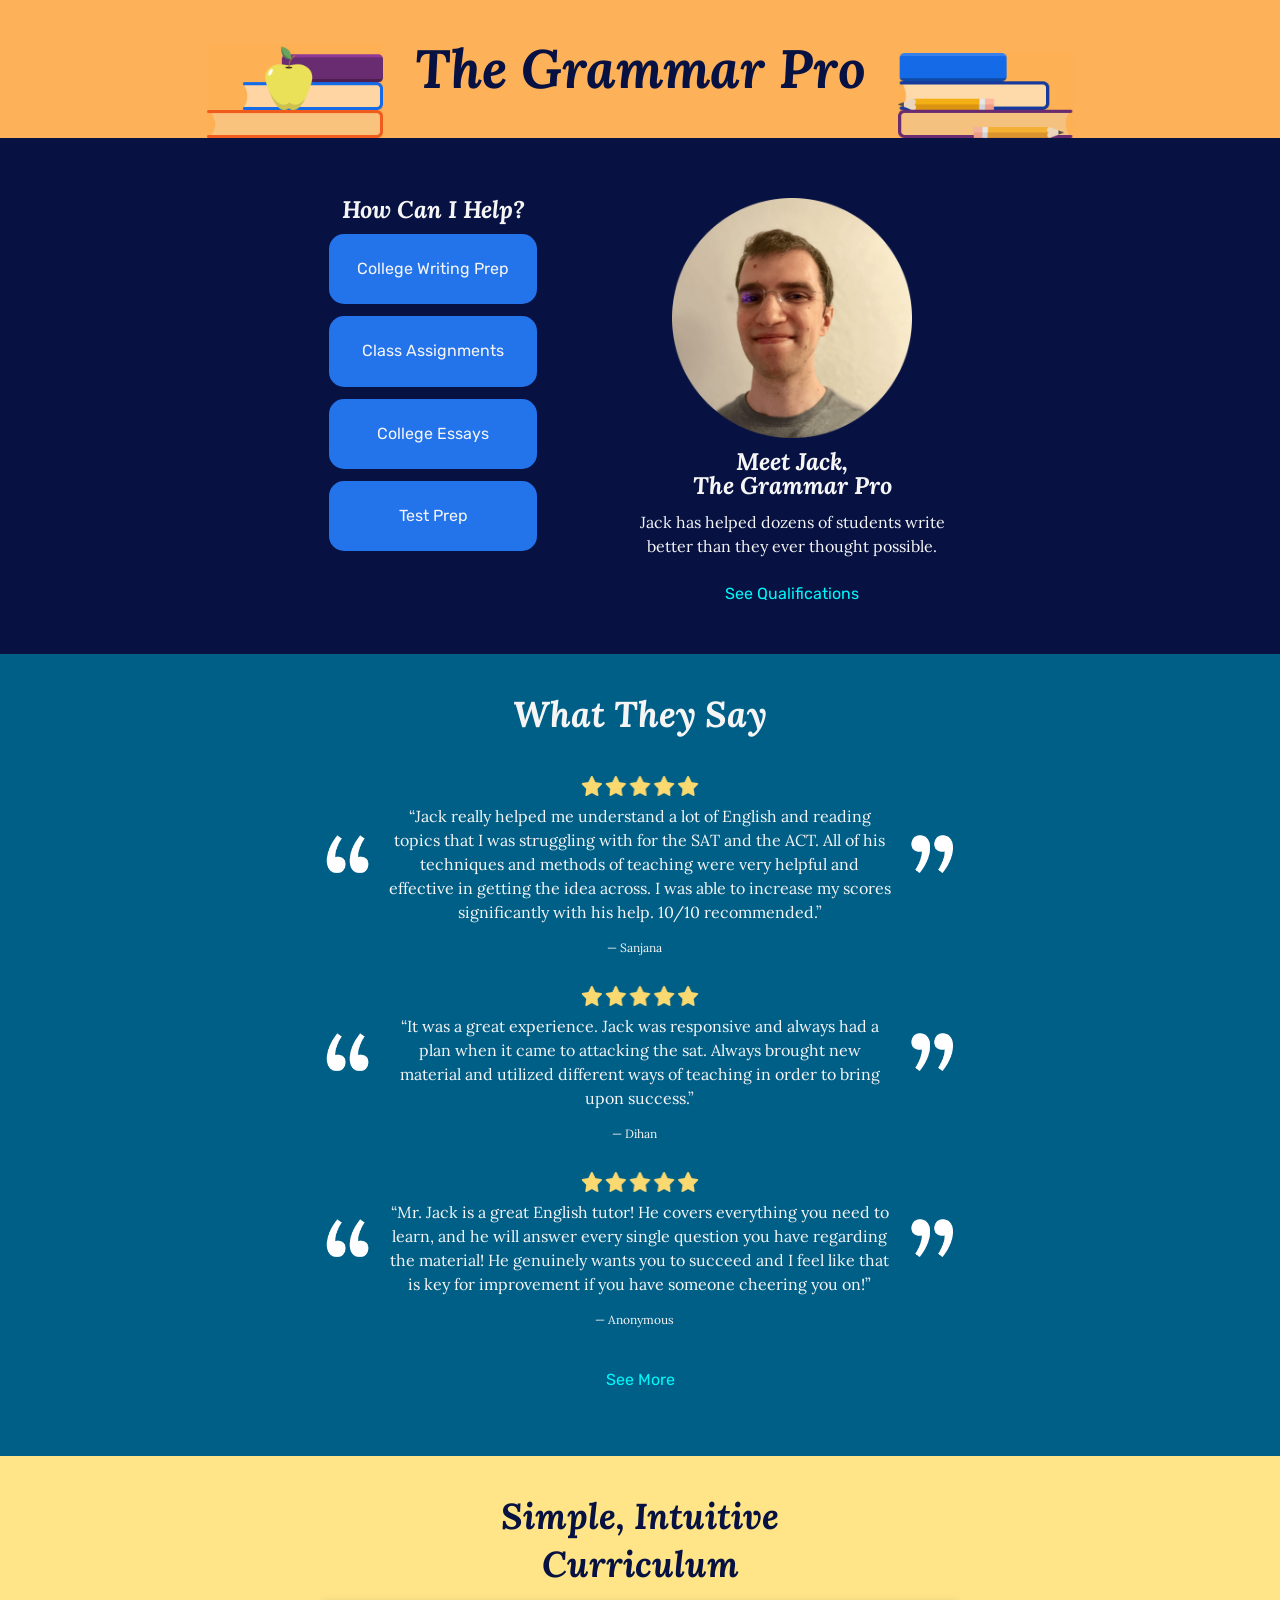
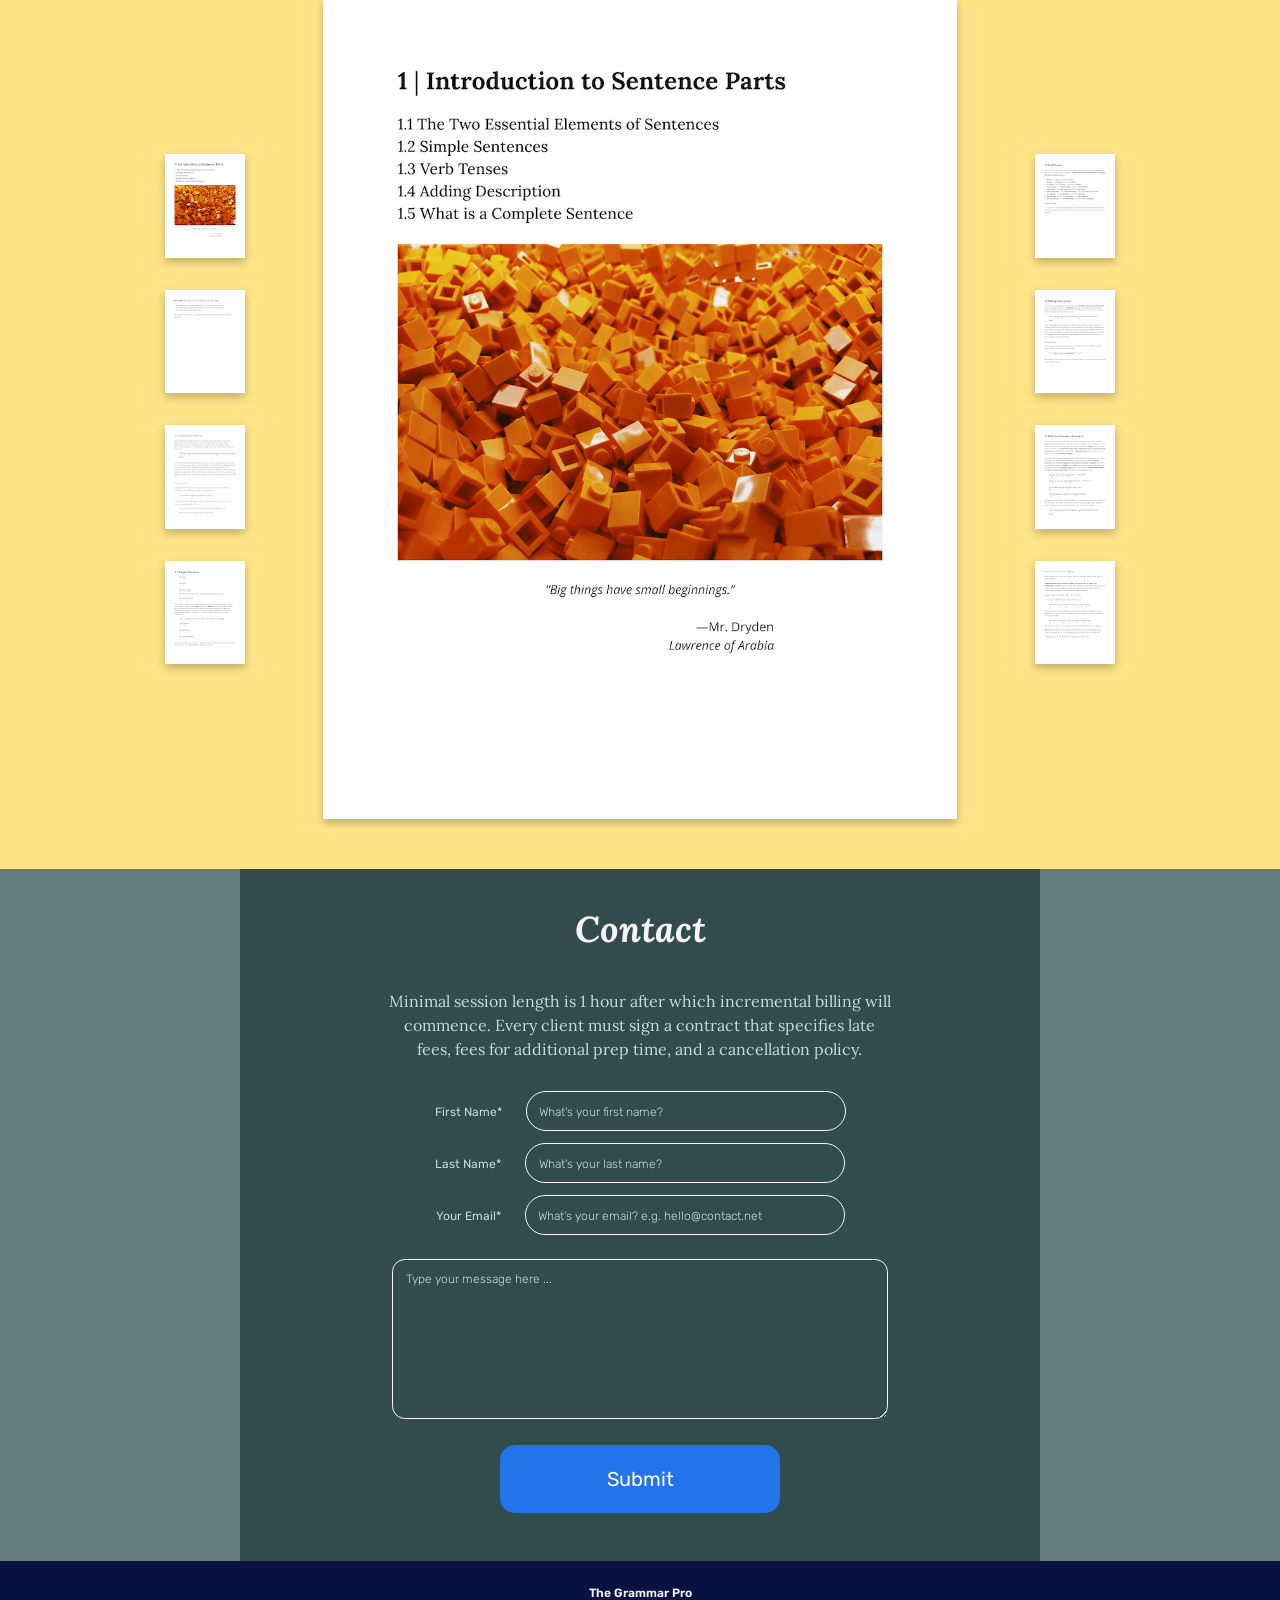
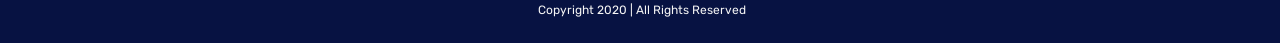
==== commit 295a3ebf: "spelling errors" ====
--- a/index.html
+++ b/index.html
@@ -1,29 +1,36 @@
 <!DOCTYPE html>
- <html lang="en">
+<html lang="en">
   <head>
     <title>The Grammar Pro</title>
-    <meta charset="UTF-8">
-    <meta name="viewport" content="width=device-width, initial-scale=1.0">
-    <meta http-equiv="X-UA-Compatible" content="ie=edge">
-    <link href="https://fonts.googleapis.com/css2?family=Lora:ital,wght@0,400;0,500;0,600;0,700;1,400;1,500;1,600;1,700&display=swap" rel="stylesheet">
-    <link href="https://fonts.googleapis.com/css2?family=Rubik:ital,wght@0,300;0,400;0,500;0,600;0,700;1,300;1,400;1,500;1,600;1,700&display=swap" rel="stylesheet">
+    <meta charset="UTF-8" />
+    <meta name="viewport" content="width=device-width, initial-scale=1.0" />
+    <meta http-equiv="X-UA-Compatible" content="ie=edge" />
+    <link
+      href="https://fonts.googleapis.com/css2?family=Lora:ital,wght@0,400;0,500;0,600;0,700;1,400;1,500;1,600;1,700&display=swap"
+      rel="stylesheet"
+    />
+    <link
+      href="https://fonts.googleapis.com/css2?family=Rubik:ital,wght@0,300;0,400;0,500;0,600;0,700;1,300;1,400;1,500;1,600;1,700&display=swap"
+      rel="stylesheet"
+    />
     <!-- <link rel="stylesheet" href="http://basehold.it/8"> -->
-    <link rel="stylesheet" href="styles.css">
+    <link rel="stylesheet" href="styles.css" />
   </head>
-  <body>
-    <header class="header">   
-      <div class="title-container">  
-        <img class="apple" src="img/apple.png">
+  <body id="body">
+    <header class="header">
+      <div class="title-container">
+        <img class="apple" src="img/apple.png" />
         <h1>The Grammar Pro</h1>
-        <img class="pencils" src="img/pencils.png">
-      </div>
-      
-      <input class="nav-toggle" id="nav-toggle" type=checkbox>  
-      
-      <label class="nav-toggle-label" for="nav-toggle" id=hamburger-menu> 
-      <span><img src="img/hamburger-menu.svg"></span></label>
-      
-      <nav class="mobile_tablet_nav"> 
+        <img class="pencils" src="img/pencils.png" />
+      </div>
+
+      <input class="nav-toggle" id="nav-toggle" type="checkbox" />
+
+      <label class="nav-toggle-label" for="nav-toggle" id="hamburger-menu">
+        <span><img src="img/hamburger-menu.svg" /></span
+      ></label>
+
+      <nav class="mobile_tablet_nav">
         <ul>
           <li><a href="index.html">Home</a></li>
           <li><a href="test-prep.html">Test Prep</a></li>
@@ -38,88 +45,98 @@
     <section class="first-row">
       <div class="fr-centralize-container">
         <div class="second-nav-container">
-          <h3>How Can I Help?</h3>
-          <nav class="second-nav"> 
+          <h4>How Can I Help?</h4>
+          <nav class="second-nav">
             <ul>
-              <li><a class="button" href="college-writing-prep.html">College Writing Prep</a></li>
-              <li><a class="button" href="class-assignments.html">Class Assignments</a></li>
-              <li><a class="button" href="college-essays.html">College Essays</a></li>
+              <li>
+                <a class="button" href="college-writing-prep.html"
+                  >College Writing Prep</a
+                >
+              </li>
+              <li>
+                <a class="button" href="class-assignments.html"
+                  >Class Assignments</a
+                >
+              </li>
+              <li>
+                <a class="button" href="college-essays.html">College Essays</a>
+              </li>
               <li><a class="button" href="test-prep.html">Test Prep</a></li>
             </ul>
           </nav>
         </div>
         <div class="headshot-bio-container">
-          <img class="headshot" src="img/headshot.png">
-          <h4>Meet Jack, <br>
-              The Grammar Pro</h4>
-          <p>Jack has helped dozens of students write 
-             better than they ever thought possible.</p>
-          <a href="about.html">See Qualifications</a>  
-        </div> 
+          <img class="headshot" src="img/headshot.png" />
+          <h4>
+            Meet Jack, <br />
+            The Grammar Pro
+          </h4>
+          <p>
+            Jack has helped dozens of students write better than they ever
+            thought possible.
+          </p>
+          <a href="about.html">See Qualifications</a>
+        </div>
       </div>
     </section>
 
     <section class="second-row">
-      
       <h3>What They Say</h3>
 
-      <img class="stars" src="img/stars.png">
-      
+      <img class="stars" src="img/stars.png" />
+
       <div class="testimonial-container">
-        <img class="quote-mark" src="img/quote-mark-left.png">
-        <p>“Jack really helped me understand a lot of English and 
-            reading topics that I was struggling with for the SAT 
-            and the ACT. All of his techniques and methods of 
-            teaching were very helpful and effective in getting 
-            the idea across. I was able to increase my scores 
-            significantly with his help. 10/10 recommended.”</p>
-        <img class="quote-mark" src="img/quote-mark-right.png">
+        <img class="quote-mark" src="img/quote-mark-left.png" />
+        <p>
+          “Jack really helped me understand a lot of English and reading topics
+          that I was struggling with for the SAT and the ACT. All of his
+          techniques and methods of teaching were very helpful and effective in
+          getting the idea across. I was able to increase my scores
+          significantly with his help. 10/10 recommended.”
+        </p>
+        <img class="quote-mark" src="img/quote-mark-right.png" />
       </div>
 
       <span>&#8212; Sanjana</span>
-      
-   
-
-      <img class="stars" src="img/stars.png">
+
+      <img class="stars" src="img/stars.png" />
 
       <div class="testimonial-container">
-        <img class="quote-mark" src="img/quote-mark-left.png">
-        <p>“It was a great experience. Jack was responsive and always 
-            had a plan when it came to attacking the sat. Always brought 
-            new material and utilized different ways of teaching in order 
-            to bring upon success.”</p>
-          <img class="quote-mark" src="img/quote-mark-right.png">
+        <img class="quote-mark" src="img/quote-mark-left.png" />
+        <p>
+          “It was a great experience. Jack was responsive and always had a plan
+          when it came to attacking the sat. Always brought new material and
+          utilized different ways of teaching in order to bring upon success.”
+        </p>
+        <img class="quote-mark" src="img/quote-mark-right.png" />
       </div>
 
       <span>&#8212; Dihan</span>
-      
-   
-
-      <img class="stars" src="img/stars.png">
-      
+
+      <img class="stars" src="img/stars.png" />
+
       <div class="testimonial-container">
-        <img class="quote-mark" src="img/quote-mark-left.png">
-         <p>“Mr. Jack is a great English tutor! He covers everything you 
-             need to learn, and he will answer every single question you 
-             have regarding the material! He genuinely wants you to succeed 
-             and I feel like that is key for improvement if you have someone 
-             cheering you on!”</p>
-         <img class="quote-mark" src="img/quote-mark-right.png">
+        <img class="quote-mark" src="img/quote-mark-left.png" />
+        <p>
+          “Mr. Jack is a great English tutor! He covers everything you need to
+          learn, and he will answer every single question you have regarding the
+          material! He genuinely wants you to succeed and I feel like that is
+          key for improvement if you have someone cheering you on!”
+        </p>
+        <img class="quote-mark" src="img/quote-mark-right.png" />
       </div>
 
       <span>&#8212; Anonymous</span>
-      
-    
 
       <a href="more-praise.html"> See More</a>
-
-    </section>
-   
+    </section>
+
     <section class="third-row">
-     
-      <h3>Simple, Intuitive<br>
-          Curriculum</h3>
-     
+      <h3>
+        Simple, Intuitive<br />
+        Curriculum
+      </h3>
+
       <div class="pagination">
         <ul>
           <li><label class="page-nav">1</label></li>
@@ -130,95 +147,89 @@
           <li><label class="page-nav">6</label></li>
           <li><label class="page-nav">7</label></li>
           <li><label class="page-nav">8</label></li>
-        </ul> 
+        </ul>
       </div>
 
       <div class="cur-main-container">
         <div class="page-container">
-          <img class="page" src="img/page1-small.png">
-          <img class="page" src="img/page2-small.png">
-          <img class="page" src="img/page3-small.png">
-          <img class="page" src="img/page4-small.png"> 
+          <img class="page" src="img/page1-small.png" />
+          <img class="page" src="img/page2-small.png" />
+          <img class="page" src="img/page3-small.png" />
+          <img class="page" src="img/page4-small.png" />
         </div>
         <div class="page-display-container">
-          <img class="photo-overlay" src="img/photo-overlay.png">
-          <img class="page-display" id="page-display" src="img/page1-large.png">
+          <img class="photo-overlay" src="img/photo-overlay.png" />
+          <img
+            class="page-display"
+            id="page-display"
+            src="img/page1-large.png"
+          />
         </div>
         <div class="page-container">
-          <img class="page" src="img/page5-small.png">
-          <img class="page" src="img/page6-small.png">
-          <img class="page" src="img/page7-small.png">
-          <img class="page" src="img/page8-small.png"> 
-        </div>
-      </div>
-
-    </section>
-   
+          <img class="page" src="img/page5-small.png" />
+          <img class="page" src="img/page6-small.png" />
+          <img class="page" src="img/page7-small.png" />
+          <img class="page" src="img/page8-small.png" />
+        </div>
+      </div>
+    </section>
+
     <section id="contact-form" class="fourth-row">
-      
       <div class="fourth-row-wrapper">
-        
         <h3>Contact</h3>
-        
-        <h5>Before You Reach Out</h5>
-        <p>My rate is 30$ per hour. There is no negotiating on price. 
-          Minimal session length is 1 hour after which incremental 
-          billing will commence. Every client must sign a contract 
-          that specifies late fees, fees for additional prep time, 
-          and a cancelation policy.
-        </p>
-        
-        <form action="https://docs.google.com/forms/u/0/d/e/1FAIpQLSePiaC2vJxJ7CP9GvBS-g3qoFeWBzNQceF9hEbdMlPiG9TYSA/formResponse"> 
-          <div class="input-container">
-            <div>   
-              <h5>Personal Info</h5> 
-              <input class="form-text-inputs" type="text" id="first-name" name="entry.1174935488" placeholder="First Name">
-              <input class="form-text-inputs" type="text" id="last-name" name="entry.1761074130" placeholder="Last Name">
-              <input class="form-text-inputs" type="email" id="email" name="entry.860456790" placeholder="e.g. hello@contact.net">
-            </div>
-            
-            <div> <!-- container  -->
-              <h5>I'm considering</h5>
-              <div class="checkbox-component">
-                <div class="row">
-                  <label>Class Assignments</label>
-                  <input type="checkbox" id="classassignments" name="entry.166687179" value="Class Assignments">
-                  <label for="classassignments" class="checkmark1"></label>
-                </div>
-                <div class="row">
-                  <label>PSAT/SAT/ACT Prep</label>
-                  <input type="checkbox" id="sat-act-prep" name="entry.166687179"  value="PSAT/SAT/ACT Prep">
-                  <label for="sat-act-prep" class="checkmark2"></label>
-                </div> 
-                <div class="row">
-                  <label>College Writing Prep</label> 
-                  <input type="checkbox" id="college-writing-prep" name="entry.166687179"  value="College Writing Prep">
-                  <label for="college-writing-prep" class="checkmark3"></label>
-                </div>
-                <div class="row">
-                  <label>Math Instruction</label>
-                  <input type="checkbox" id="math-instruction" name="entry.166687179"  value="Math Instruction">
-                  <label for="math-instruction" class="checkmark4"></label>
-                </div>   
-              </div>  <!-- checkbox-component div  -->
-            </div> <!-- container  -->
-          </div> <!-- fourth-row wrapper  -->
-
-          <div>
-            <h5>How can I help?</h5>
-            <textarea id="tmm" name="entry.1452614052" placeholder="Type your message here ... "></textarea>
-            <button type="submit">Submit</button>
-          </div>
+
+        <p class="margin-bottom-m">
+          Minimal session length is 1 hour after which incremental billing will
+          commence. Every client must sign a contract that specifies late fees,
+          fees for additional prep time, and a cancellation policy.
+        </p>
+
+        <form
+          action="https://docs.google.com/forms/u/0/d/e/1FAIpQLSePiaC2vJxJ7CP9GvBS-g3qoFeWBzNQceF9hEbdMlPiG9TYSA/formResponse"
+        >
+          <label class="fourth-row-hidden-label">First Name*</label
+          ><input
+            class="form-text-inputs"
+            type="text"
+            id="first-name"
+            name="entry.1174935488"
+            placeholder="What's your first name?"
+          />
+          <br />
+          <label class="fourth-row-hidden-label">Last Name*</label
+          ><input
+            class="form-text-inputs"
+            type="text"
+            id="last-name"
+            name="entry.1761074130"
+            placeholder="What's your last name?"
+          />
+          <br />
+          <label class="fourth-row-hidden-label">Your Email*</label
+          ><input
+            class="form-text-inputs"
+            type="email"
+            id="email"
+            name="entry.860456790"
+            placeholder="What's your email? e.g. hello@contact.net"
+          />
+          <textarea
+            id="tmm"
+            name="entry.1452614052"
+            placeholder="Type your message here ... "
+          ></textarea>
+
+          <button type="submit">Submit</button>
         </form>
-
-    </section>
-
-    <footer class="main-footer"> 
+      </div>
+    </section>
+
+    <footer class="main-footer">
       <div>
-        <span>The Grammar Pro</span> <br>
-        &nbsp;Copywrite 2020 | All Rights Reserved
+        <span>The Grammar Pro</span> <br />
+        &nbsp;Copyright 2020 | All Rights Reserved
       </div>
     </footer>
     <script src="the-grammar-pro.js"></script>
   </body>
- </html>
+</html>
--- a/styles.css
+++ b/styles.css
@@ -78,9 +78,14 @@
 
 /**** BEGIN: GLOBAL BASE STYLES ****/
 
+html {
+    -webkit-text-size-adjust: 100%;
+}
+
 body {
     font-size: 16px;
     font-family: 'lora';
+    position: static;
 }
 
 h1, h2, h3, h4, h5 {
@@ -147,23 +152,17 @@
 
 /**** END: GLOBAL BASE STYLES ****/
 
-/**** BEGIN: GLOBAL MEDIA QUERIES ****/
-
-@media screen and (min-width: 960px){ 
-
-    body {
-        font-size: 18px;
-    } 
-}   
-
-/**** END: GLOBAL MEDIA QUERIES ****/
-
 
 /**** BEGIN: UTILITY CLASSES ****/
 
 .margin-bottom {
     margin-bottom: 1.25rem;
 }
+
+.margin-bottom-m {
+    margin-bottom: 1.5rem;
+}
+
 
 .margin-top-xl-sm {
     margin-top: .375rem;
@@ -228,11 +227,13 @@
 
 /**** BEGIN: MOBILE AND SMALL TABLET NAVIGATION ****/
 
+
+
 .mobile_tablet_nav {
     position: absolute;
     background-color: var(--primary-orange);
     width: 100%;
-    height: calc(100vh - 2.45rem);
+    height: calc(100vh - 2.644375rem);
     transform: scale(1,0);
     transform-origin: top;
     transition: transform 400ms ease-in-out;
@@ -362,7 +363,7 @@
 }
 
 .headshot {
-    max-width: 264px;
+    width: 240px;
     margin-bottom: .64rem;
 }
 
@@ -400,12 +401,14 @@
 @media screen and (min-width: 690px) { 
 
     .first-row {
-    padding-top: 4em; 
-    padding-bottom: 4em; 
-    }
-
+        padding-top: 3.75rem;
+    }
     .second-nav {
         display: block;
+    }
+
+    .second-nav li {
+        margin-bottom: .75rem;
     }
 
     .second-nav-container {
@@ -472,11 +475,12 @@
     }
 
     .second-row span {
+        font-size: .75rem;
         font-family: "Lora";
         display: block;
         line-height: 1.5rem;
         color: var(--creme);
-        margin-right: 1.5rem;
+        margin-right: .75rem;
     }
 
     .second-row a {
@@ -535,7 +539,7 @@
 
    .cur-main-container {
        width: 100%;
-       margin-top: 1rem;
+       margin-top: .75rem;
    }
 
     .page-display-container {
@@ -596,7 +600,7 @@
     
     .pagination {
         display: block;
-        margin-top: 1rem;
+        margin-top: .75rem;
     }
     
     .photo-overlay {
@@ -662,6 +666,12 @@
     display: none;
 }
 
+}
+
+@media screen and (min-width: 960px){ 
+    .page-nav { 
+        font-size: .88rem;
+    }
 }
 
 @media screen and (min-width: 1004px) { 
@@ -707,7 +717,7 @@
 
     .fourth-row h3 {
         color: var(--creme);
-        margin-bottom: .70rem;
+        margin-bottom: 2.2rem; 
     }
     .fourth-row h5 { 
         color:var(--creme);
@@ -716,18 +726,35 @@
 
     .fourth-row p {
         color: var(--light-grey);
-        margin: 0 auto 1rem; 
+        margin-left: auto; 
+        margin-right: auto;
+        margin-bottom: 1.5rem;
         width: calc(100% - 2rem);
         max-width: 31.58em;
+        hyphens: auto;
+    }
+
+    .fourth-row label {
+        margin-right: 1.5rem;
+        color: var(--creme);
+        line-height: 1.5rem;
+        color: var(--light-grey);
+        font-size: 1em;
+        font-family: 'Rubik';
+        font-size: .75rem;
+    }
+
+    .fourth-row-hidden-label {
+        display: none; 
     }
     
     input[type="text"]  {
         margin-top: .375rem;
         margin-bottom: .375rem;
         box-sizing: border-box;
-        border-radius: .8rem;
+        border-radius: 1.5625rem;
         background-color: var(--dark-grey);
-        height: 3rem;
+        height: 2.5rem; 
         border: solid var(--creme) .1rem;
         padding-left: .8rem;
         font-size: 1rem;  
@@ -745,12 +772,12 @@
 
     input[type="email"]  {
         margin-top: .375rem;
-        margin-bottom: 1rem;
+        margin-bottom: 1.5rem;
         box-sizing: border-box;
         width: calc(100% - 2rem);
         max-width: 20em;
-        height: 3em; 
-        border-radius: .8rem;
+        height: 2.5rem; 
+        border-radius: 1.5625rem;
         background-color: var(--dark-grey);
         border: solid var(--creme) .1rem;
         padding-left: .8rem;
@@ -763,178 +790,6 @@
         font-family: 'Rubik';
         font-weight: 300;
         font-size: .75rem;
-        opacity: 1;
-        line-height: 1.2rem;
-    }
-
-
-    .checkbox-component {
-        width: 15em;
-        display: flex;
-        flex-direction: column;
-        margin: 0 auto 1rem;
-    }
-    .row {
-        display: flex;
-        justify-content: space-between;
-    }
-
-    .checkbox-component label {
-        line-height: 1.5rem;
-        margin-bottom: .375rem;
-        color: var(--light-grey);
-        font-size: 1em;
-        font-family: 'Rubik';
-    } 
-    
-    /* checkbox1 */ 
-
-    .checkmark1, .checkmark2, .checkmark3, .checkmark4 {
-        display: block;
-        width: 20px; 
-        height: 20px;
-        background-color: var(--light-grey);
-        border-radius: 2.5px;
-        position: relative; 
-        transition: background-color 0.4s;
-        margin-left: 1rem;
-        /* margin-bottom: -.25rem;
-        margin-left: 2rem; */
-    }
-
-    #classassignments:checked  ~ .checkmark1 {
-        background-color: #3477DB;
-    }
-
-    .checkmark1::after {
-        content: ""; 
-        position: absolute;
-        width: 5px; 
-        height: 9.5px; 
-        border-right: 2px solid #fff; 
-        border-bottom: 2px solid #fff;
-        top: 40%; 
-        left: 50%;
-        transform: translate(-50%, -50%) rotateZ(40deg);
-        opacity: 0;
-        transition: all 0.4s;
-    }
-
-    #classassignments:checked  ~ .checkmark1:after {
-        opacity:1; 
-    }
-
-     /* checkbox2 */ 
-
-     .checkmark2 {
-        display: block;
-        width: 20px; 
-        height: 20px; 
-        background-color: var(--light-grey);
-        border-radius: 2.5px;
-        position: relative; 
-        transition: background-color 0.4s;
-        /* margin-bottom: -.25rem; */
-        /* margin-left: 1.53rem; */
-    }
-
-    #sat-act-prep:checked  ~ .checkmark2 {
-        background-color: #3477DB;
-    }
-
-    .checkmark2::after {
-        content: ""; 
-        position: absolute;
-        width: 5px; 
-        height: 9.5px; 
-        border-right: 2px solid #fff; 
-        border-bottom: 2px solid #fff;
-        top: 40%; 
-        left: 50%;
-        transform: translate(-50%, -50%) rotateZ(40deg);
-        opacity: 0;
-        transition: all 0.4s;
-    }
-
-    #sat-act-prep:checked  ~ .checkmark2:after {
-        opacity:1; 
-    }
-
-    /* checkbox3 */ 
-
-       .checkmark3 {
-        display: block;
-        width: 20px; 
-        height: 20px; 
-        background-color: var(--light-grey);
-        border-radius: 2.5px;
-        position: relative; 
-        transition: background-color 0.4s;
-        /* margin-bottom: -.25rem; */
-        /* margin-left: 1.1rem; */
-    }
-
-    #college-writing-prep:checked  ~ .checkmark3 {
-        background-color: #3477DB;
-    }
-
-    .checkmark3::after {
-        content: ""; 
-        position: absolute;
-        width: 5px; 
-        height: 9.5px; 
-        border-right: 2px solid #fff; 
-        border-bottom: 2px solid #fff;
-        top: 40%; 
-        left: 50%;
-        transform: translate(-50%, -50%) rotateZ(40deg);
-        opacity: 0;
-        transition: all 0.4s;
-    }
-
-    #college-writing-prep:checked  ~ .checkmark3:after {
-        opacity:1; 
-    }
-
-    /* checkbox4 */ 
-
-    .checkmark4 {
-        display: block;
-        width: 20px; 
-        height: 20px; 
-        background-color: var(--light-grey);
-        border-radius: 2.5px;
-        position: relative; 
-        transition: background-color 0.4s;
-        /* margin-bottom: -.25rem;
-        margin-left: 2.8rem; */
-    }
-
-    #math-instruction:checked  ~ .checkmark4 {
-        background-color: #3477DB;
-    }
-
-    .checkmark4::after {
-        content: ""; 
-        position: absolute;
-        width: 5px; 
-        height: 9.5px; 
-        border-right: 2px solid #fff; 
-        border-bottom: 2px solid #fff;
-        top: 40%; 
-        left: 50%;
-        transform: translate(-50%, -50%) rotateZ(40deg);
-        opacity: 0;
-        transition: all 0.4s;
-    }
-
-    #math-instruction:checked  ~ .checkmark4:after {
-        opacity:1; 
-    }
-
-
-    input[type=checkbox] {
-        display: none;
     }
     
     textarea {
@@ -949,7 +804,8 @@
         border: solid var(--creme) .1rem;
         background-color: var(--dark-grey);
         margin-bottom: 1.5rem;
-        max-width: 32.6rem;
+        max-width: 31rem;
+        outline: none;
     }
 
     button {
@@ -982,23 +838,11 @@
 
 /**** BEGIN: FOURTH ROW MEDIA QUERIES ****/
 
-@media screen and (min-width: 410px) {
-    
-    input[type="text"]  {
-        margin-top: 1rem;
-        margin-bottom: .5rem;
-        margin-left: .18rem;
-        margin-right: .18rem;
-        width: 43.5%;
-        max-width: 16em;
-    }
-
-    input[type="email"]  {
-        margin-top: .35rem;
-        margin-bottom: 1rem;
-        width: 89%;
-        max-width: 32.6em;
-    }
+@media screen and (min-width: 424px) {
+
+.fourth-row-hidden-label {
+    display: inline-block; 
+}
 }
 
 @media screen and (min-width: 800px) {
@@ -1098,12 +942,12 @@
 /**** END: SECONDARY CONTENT BASE STYLES ****/
 
 /**** BEGIN: SECONDARY CONTENT MEDIA QUERIES ****/
-
+/* 
 @media screen and (min-width: 490px) {
     .sec-con-photo-small {
-        width: 16.8em;
-    }
-}
+        width: 14.8rem;
+    }
+} */
 
 @media screen and (min-width: 600px) { 
    
@@ -1128,6 +972,7 @@
     }
 
     .sec-img-background p {
+        font-weight: 500;
         color: white;
         line-height: 1.5rem;
         text-align: center;
@@ -1135,7 +980,8 @@
 
     .sec-img-background span {
         margin-top: .75rem;
-        font-weight: 500;
+        font-weight: 400;
+        font-size: .75rem;
         display: block;
         color: white;
         line-height: 1.5rem;
@@ -1144,21 +990,25 @@
     .sec-con-blockquote {
         display: block;
         text-align: center;
-        margin-right: 1.5rem;
+        margin-right: 6%;
     }
    
 }
 @media screen and (min-width: 607px) { 
-    .secondary-content ul {
-        
+    .secondary-content ul {  
         margin-left: 1em;
     }
 }
 
-@media screen and (min-width: 785px) {
+@media screen and (min-width: 830px) {
     .sec-img-background p {
         font-size: 1.25rem;
         line-height: 1.75rem;
+    }
+    .sec-con-photo-small {
+        text-align: none;
+        margin-right: 0;
+        width: 15.9rem;
     }
 }
 @media screen and (min-width: 690px) { 
@@ -1167,10 +1017,6 @@
          padding-top: 1.8em;
     }
      
-
-    .sec-con-blockquote {
-       margin-right: 2rem;
-    } 
 
     .alt-nav {
         display: block;
@@ -1200,6 +1046,13 @@
     }
 }
 
+@media screen and (min-width: 930px) { 
+    .sec-con-blockquote {
+        display: block;
+        text-align: center;
+        margin-right: 3.5rem;
+    }
+}
 /**** END: SECONDARY CONTENT MEDIA QUERIES ****/
 
 
@@ -1212,7 +1065,7 @@
 
 /**** END: COLLEGE WRITING PREP STYLES ****/
 
-/**** BEGIN: COLLEGE WRITING MEDIA QUEERIES ****/
+/**** BEGIN: COLLEGE WRITING MEDIA QUERIES ****/
 
 @media screen and (min-width: 377px) { 
 
@@ -1224,7 +1077,7 @@
         display: none;
     }
 }
- /**** END: COLLEGE WRITING MEDIA QUEERIES ****/
+ /**** END: COLLEGE WRITING MEDIA QUERIES ****/
 
 /**** BEGIN: CLASS ASSIGNMENT STYLES ****/
 
@@ -1235,7 +1088,7 @@
  
  /**** END: CLASS ASSIGNMENT  STYLES ****/
  
- /**** BEGIN: CLASS ASSIGNMENT MEDIA QUEERIES ****/
+ /**** BEGIN: CLASS ASSIGNMENT MEDIA QUERIES ****/
  
  @media screen and (min-width: 323px) { 
  
@@ -1243,20 +1096,19 @@
          line-height: 3rem;
       }
  }
-  /**** END: CLASS ASSIGNMENT MEDIA QUEERIES ****/
+  /**** END: CLASS ASSIGNMENT MEDIA QUERIES ****/
 
 /* To Do's */
 /* 
 
-- mobile navigation bug 
+- landscape navigation bug 
+- clean up fourth row css
+-cross browser testing 
+- cross retina display 
 - image resolutions |  
 - mobile button interactions 
-- font size changing in second-row  
-- text enlarged on landscape view on mobile 
 - revise secondary-content text 
-- margins for secondary-content text 
-- eliminating scroll bar on drop down navigation 
-- input length adjustments 
+- mobile inputs 
 
 
 */ 
@@ -1267,13 +1119,12 @@
 * @author leshido
 */
 
-body {
+/* body {
     position: relative;
 }
 
 body::after {
-    /* Change the `height` parameter here to match your base line-height. */
-    background: url('data:image/svg+xml;utf8,<svg height="" width="1" xmlns="http://www.w3.org/2000/svg"><rect width="1" height="0.5" style="fill:rgba(255, 0, 0, 1)" /></svg>') repeat top left;
+    background: url('data:image/svg+xml;utf8,<svg height="6" width="1" xmlns="http://www.w3.org/2000/svg"><rect width="1" height="0.5" style="fill:rgba(255, 0, 0, 1)" /></svg>') repeat top left;
     
     content: "";
     display: block;
@@ -1288,5 +1139,5 @@
 
 body:active::after {
     display: none;
-}
-
+} */
+
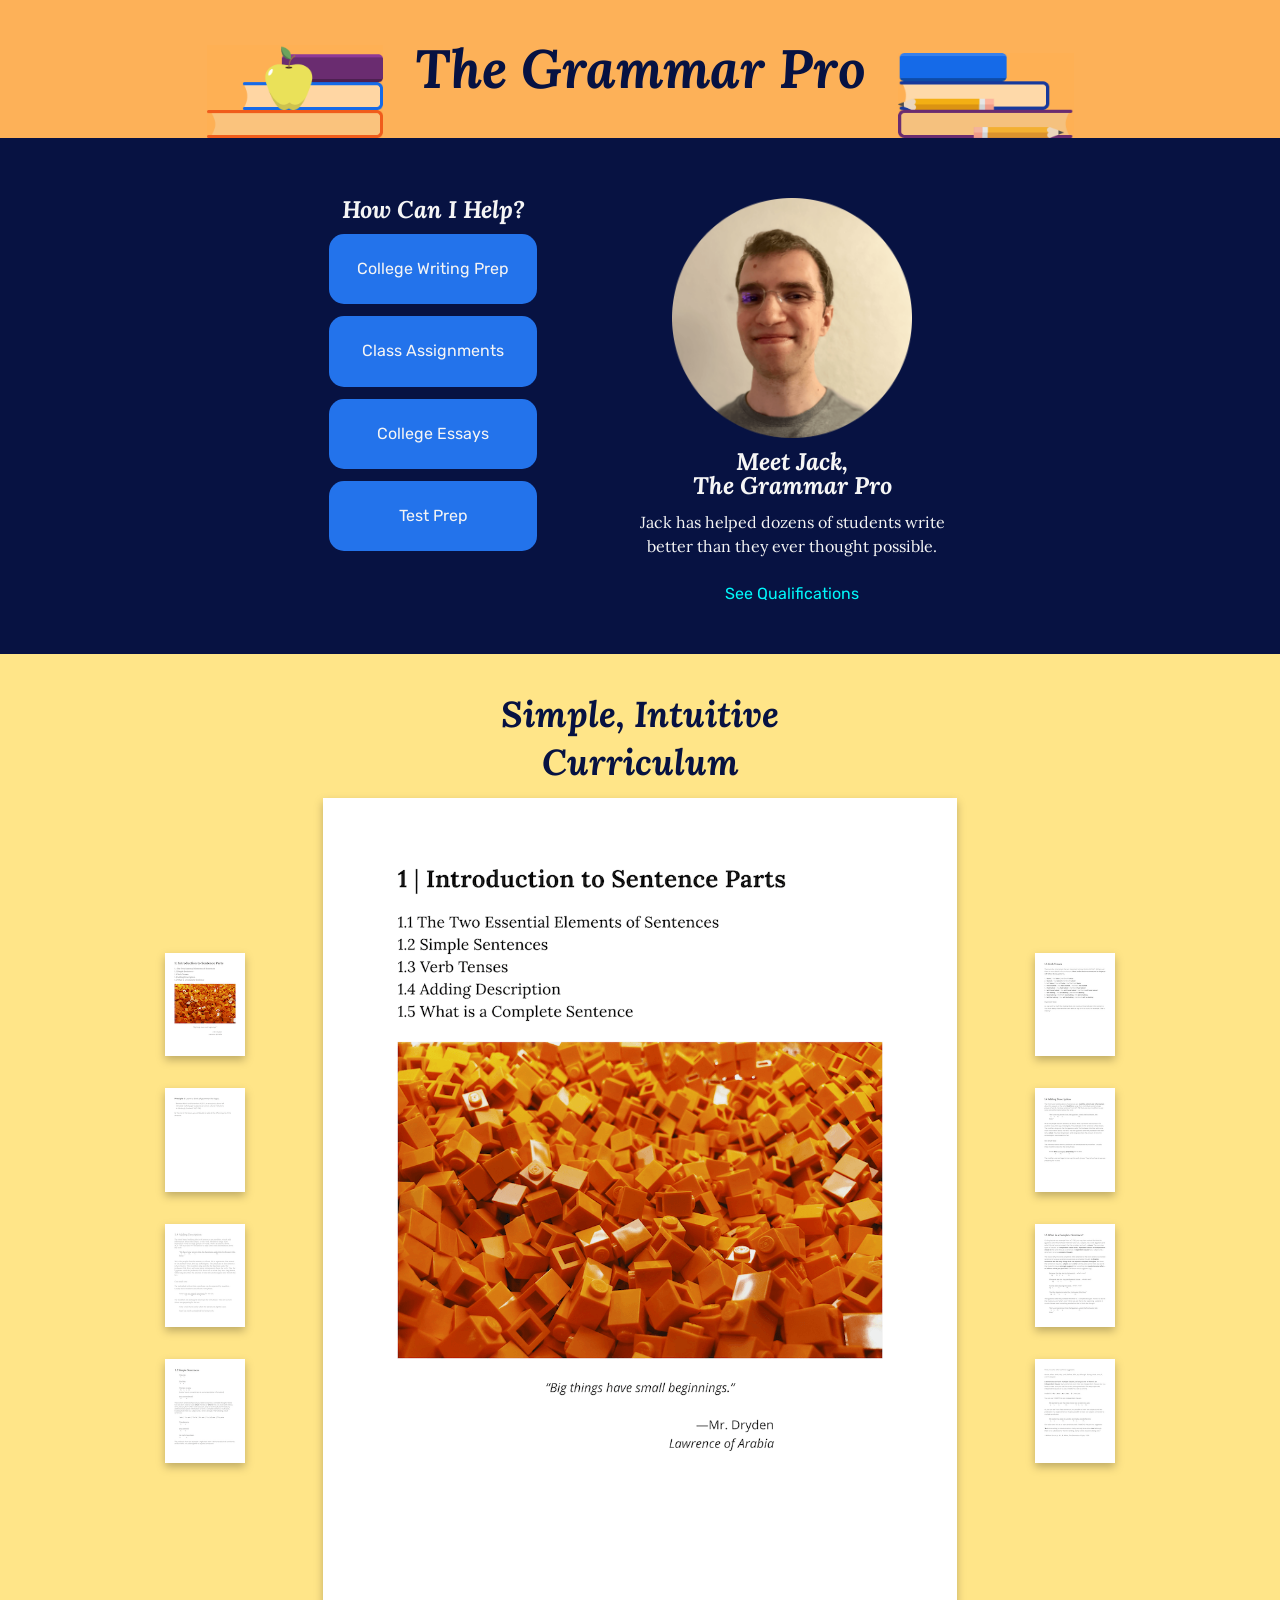
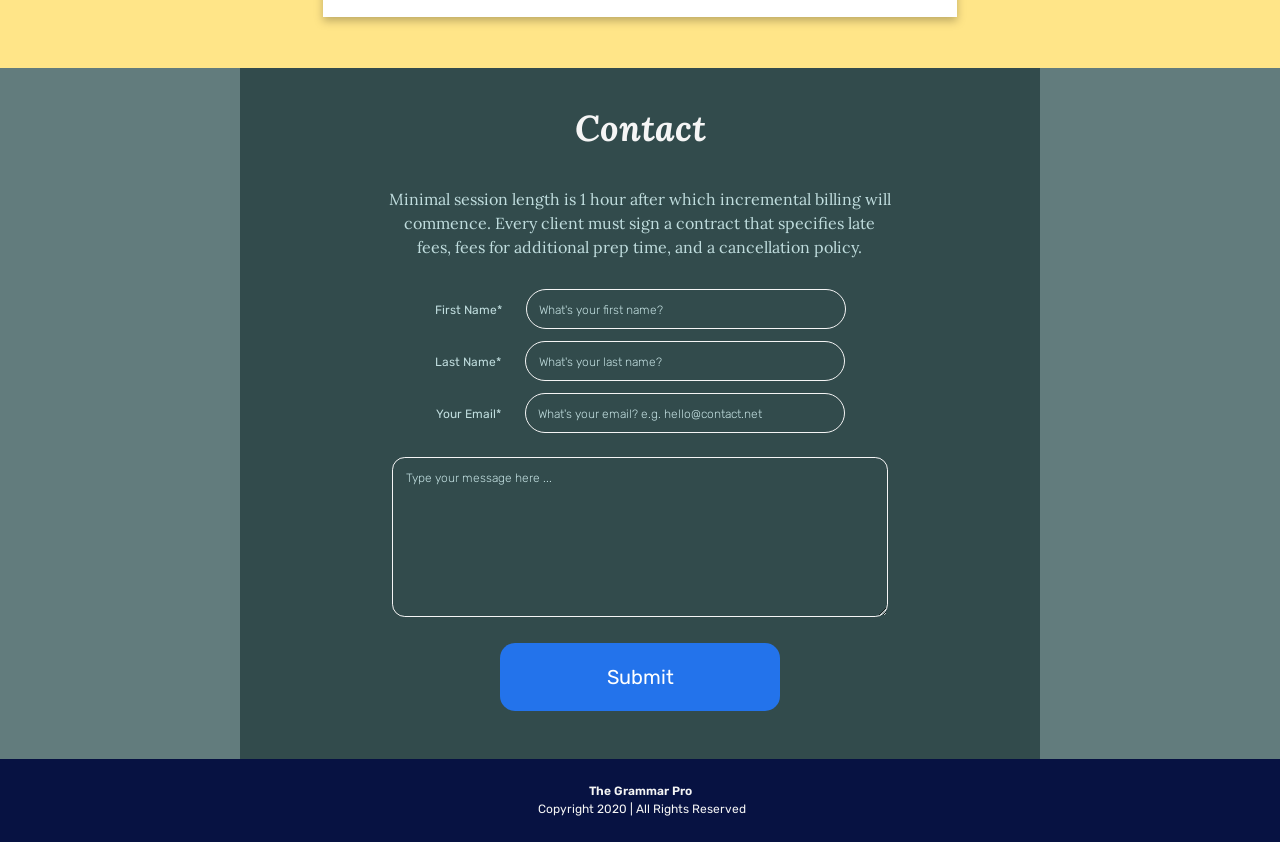
==== commit 8bb46d18: "Comment Out Testimonials" ====
--- a/index.html
+++ b/index.html
@@ -80,7 +80,7 @@
       </div>
     </section>
 
-    <section class="second-row">
+    <!-- <section class="second-row">
       <h3>What They Say</h3>
 
       <img class="stars" src="img/stars.png" />
@@ -129,7 +129,7 @@
       <span>&#8212; Anonymous</span>
 
       <a href="more-praise.html"> See More</a>
-    </section>
+    </section> -->
 
     <section class="third-row">
       <h3>
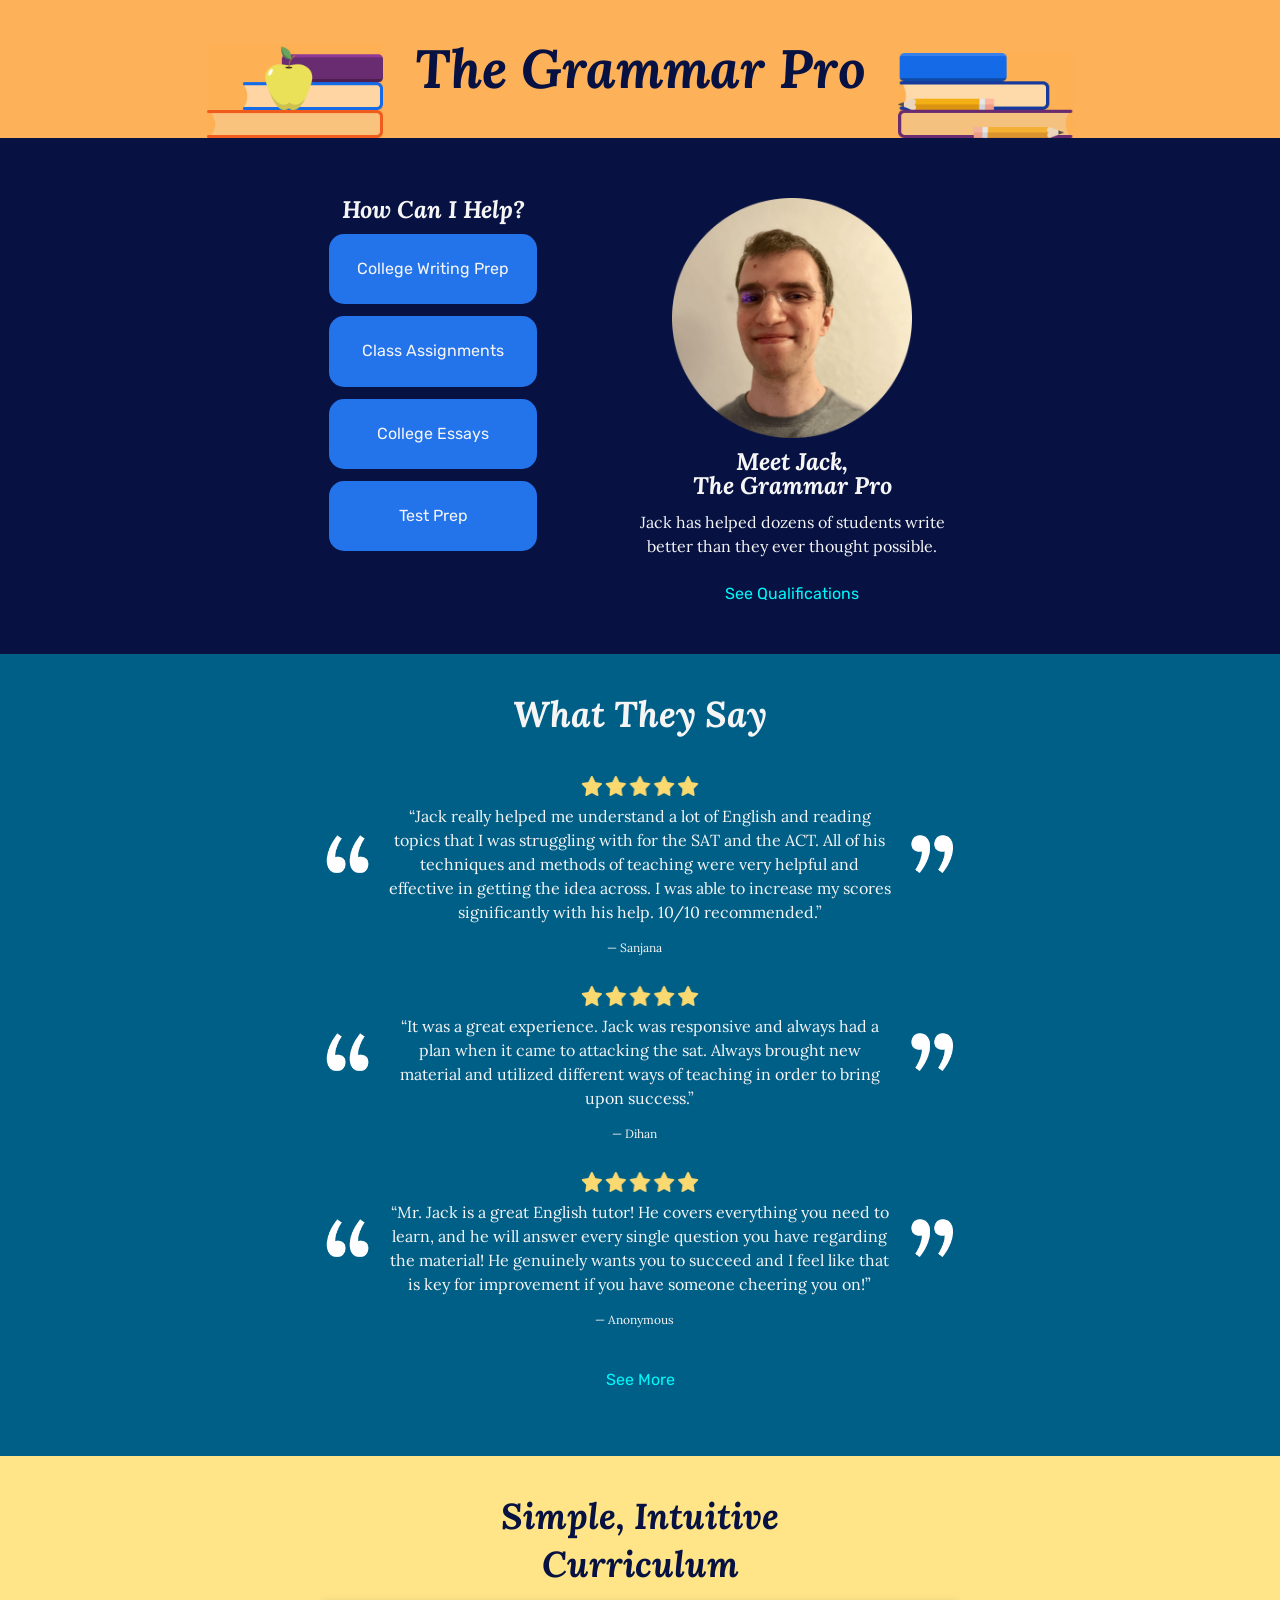
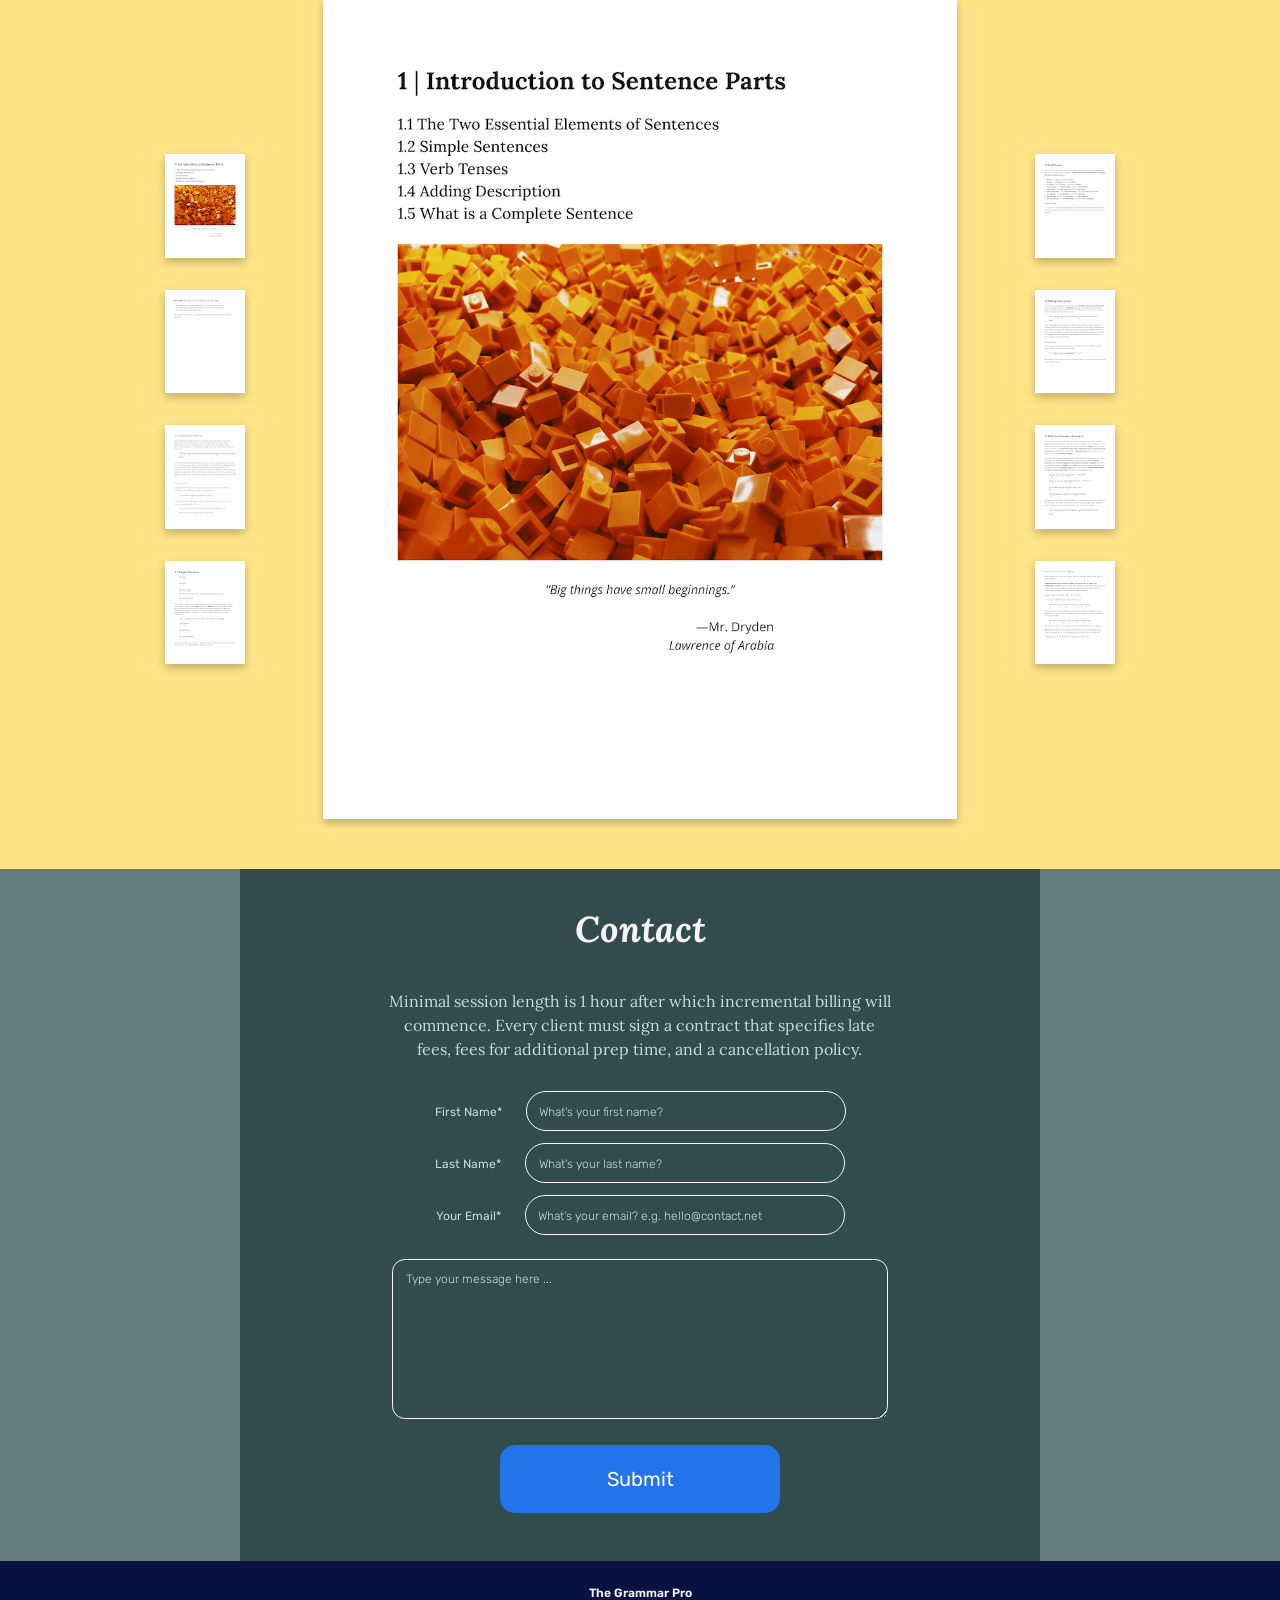
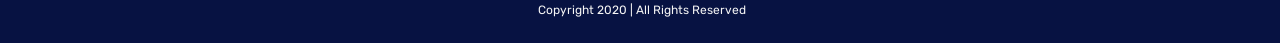
==== commit 78a4d5eb: "uncomment" ====
--- a/index.html
+++ b/index.html
@@ -80,7 +80,7 @@
       </div>
     </section>
 
-    <!-- <section class="second-row">
+    <section class="second-row">
       <h3>What They Say</h3>
 
       <img class="stars" src="img/stars.png" />
@@ -129,7 +129,7 @@
       <span>&#8212; Anonymous</span>
 
       <a href="more-praise.html"> See More</a>
-    </section> -->
+    </section>
 
     <section class="third-row">
       <h3>
